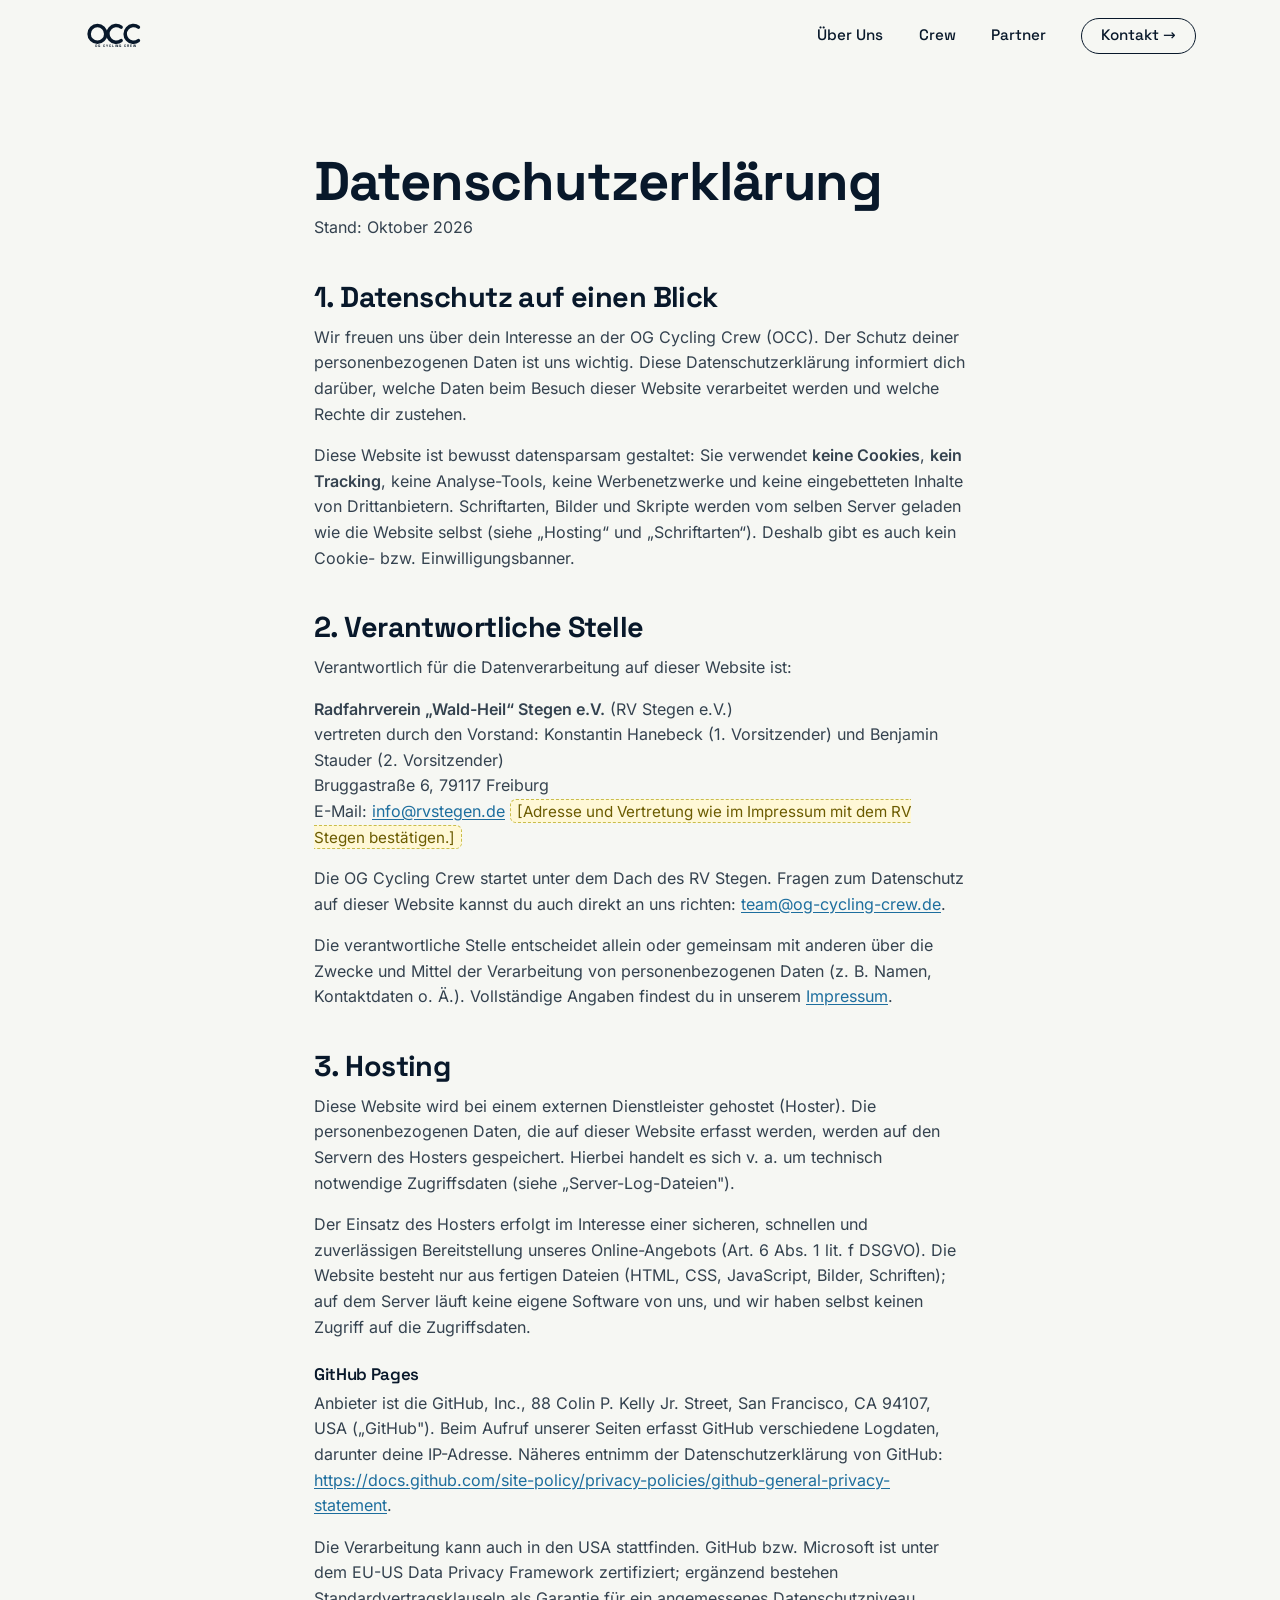
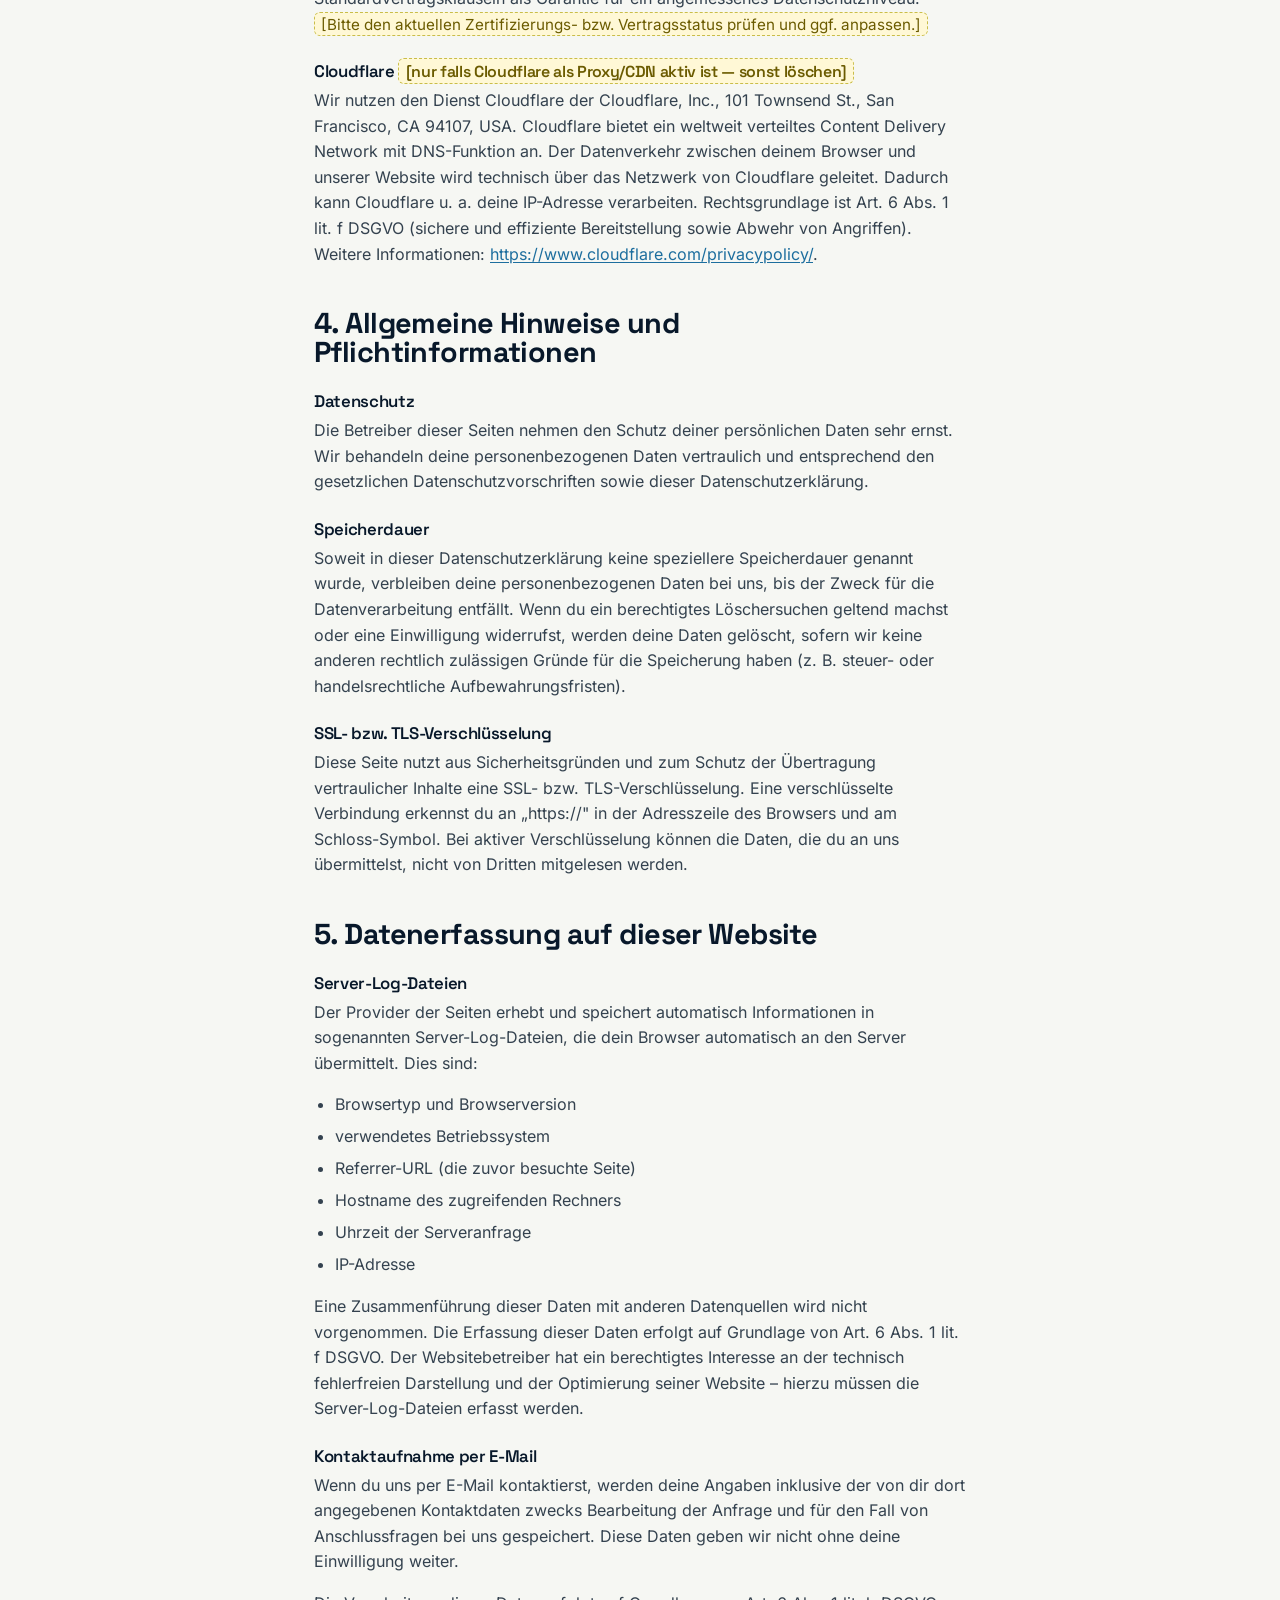
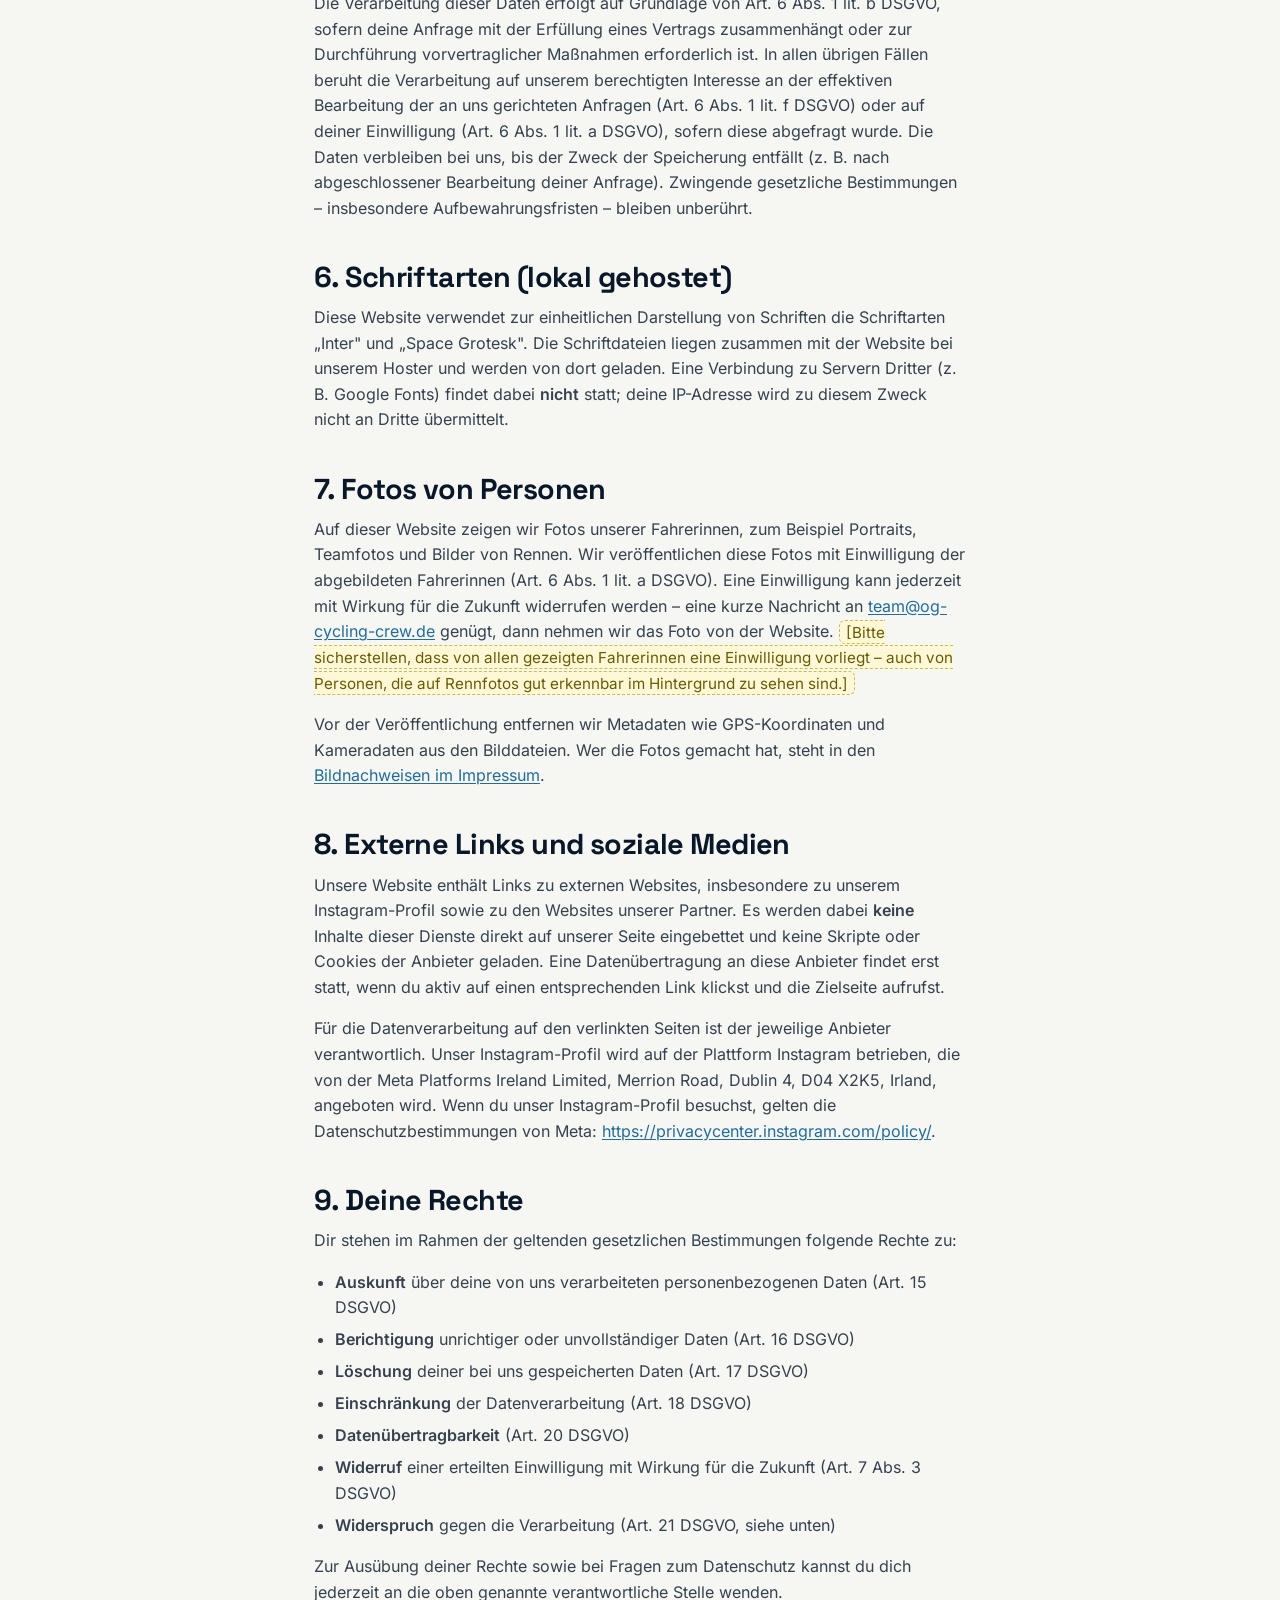
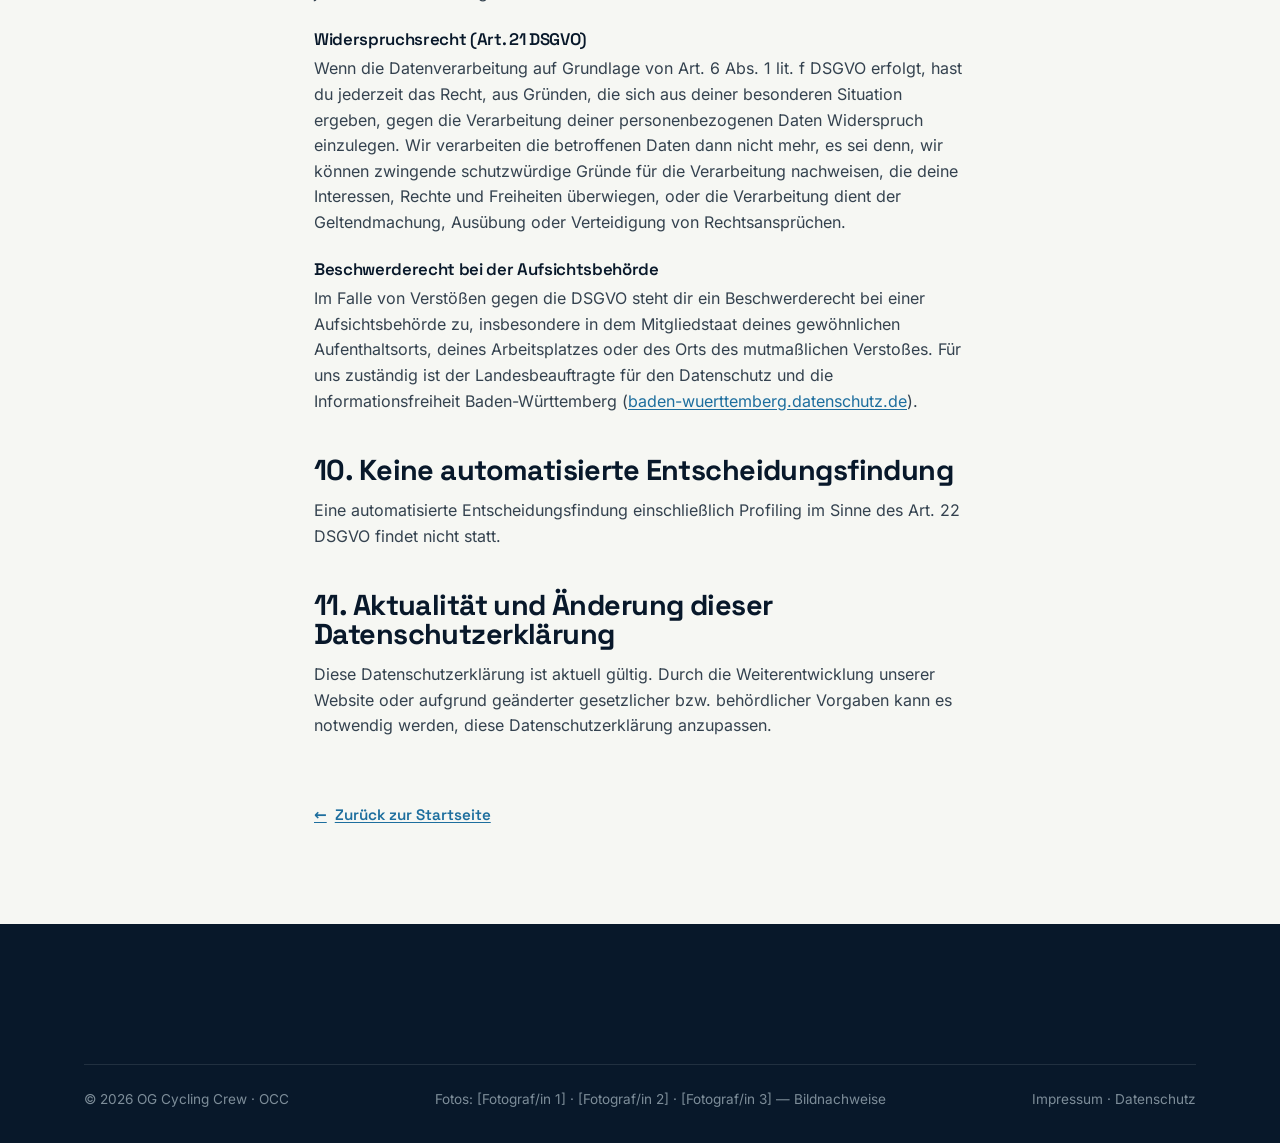
==== datenschutz.html @ 3dcd3c5e "Add Datenschutzerklärung and Impressum pages for OG Cycling Crew website. Add Caroussel with race im" ====
<!DOCTYPE html>
<html lang="de">
<head>
  <meta charset="UTF-8" />
  <meta name="viewport" content="width=device-width, initial-scale=1.0" />
  <title>Datenschutzerklärung — OG Cycling Crew</title>
  <meta name="description" content="Datenschutzerklärung der OG Cycling Crew (OCC)" />
  <meta name="robots" content="index, follow" />

  <link rel="icon" href="assets/logo.svg" type="image/svg+xml" />
  <link rel="preload" as="font" type="font/woff2" href="assets/fonts/inter-400.woff2" crossorigin />
  <link rel="preload" as="font" type="font/woff2" href="assets/fonts/space-grotesk-700.woff2" crossorigin />
  <link rel="stylesheet" href="css/style.css?v=61" />
</head>
<body>

  <!-- ============ HEADER (simplified for subpages) ============ -->
  <header class="header header--sub scrolled" id="header" style="position:absolute;background:none;box-shadow:none">
    <div class="wrap header__inner">
      <a href="index.html#top" class="brand" aria-label="OG Cycling Crew — Startseite">
        <svg class="brand__logo" viewBox="0 0 200 80" role="img" aria-label="OG Cycling Crew">
          <g fill="none" stroke="currentColor" stroke-width="11" stroke-linecap="round">
            <circle cx="42" cy="34" r="26"/>
            <path d="M 116 13 A 26 26 0 1 0 116 55"/>
            <path d="M 170 13 A 26 26 0 1 0 170 55"/>
          </g>
          <text x="100" y="76" text-anchor="middle" fill="currentColor"
                font-family="'Space Grotesk',sans-serif" font-size="11"
                font-weight="700" letter-spacing="3">OG CYCLING CREW</text>
        </svg>
      </a>
      <nav class="nav" id="nav">
        <a href="index.html#about">Über Uns</a>
        <a href="index.html#riders-light">Crew</a>
        <a href="index.html#sponsors">Partner</a>
        <a href="index.html#contact" class="nav__cta">Kontakt <span class="arrow">→</span></a>
      </nav>
      <button class="burger" id="burger" aria-label="Menü öffnen" aria-expanded="false">
        <span></span><span></span><span></span>
      </button>
    </div>
  </header>
  <div class="nav-backdrop" id="navBackdrop"></div>

  <!-- ============ DATENSCHUTZ ============ -->
  <main class="legal">
    <div class="wrap">
      <h1 class="legal__title">Datenschutzerklärung</h1>
      <p class="legal__updated">Stand: Oktober 2026</p>

      <h2>1. Datenschutz auf einen Blick</h2>
      <p>
        Wir freuen uns über dein Interesse an der OG Cycling Crew (OCC). Der Schutz deiner
        personenbezogenen Daten ist uns wichtig. Diese Datenschutzerklärung informiert dich darüber,
        welche Daten beim Besuch dieser Website verarbeitet werden und welche Rechte dir zustehen.
      </p>
      <p>
        Diese Website ist bewusst datensparsam gestaltet: Sie verwendet <strong>keine Cookies</strong>,
        <strong>kein Tracking</strong>, keine Analyse-Tools, keine Werbenetzwerke und keine
        eingebetteten Inhalte von Drittanbietern. Schriftarten, Bilder und Skripte werden vom selben
        Server geladen wie die Website selbst (siehe „Hosting“ und „Schriftarten“). Deshalb gibt es
        auch kein Cookie- bzw. Einwilligungsbanner.
      </p>

      <h2>2. Verantwortliche Stelle</h2>
      <p>
        Verantwortlich für die Datenverarbeitung auf dieser Website ist:
      </p>
      <p>
        <strong>Radfahrverein „Wald-Heil“ Stegen e.V.</strong> (RV Stegen e.V.)<br />
        vertreten durch den Vorstand: Konstantin Hanebeck (1. Vorsitzender) und
        Benjamin Stauder (2. Vorsitzender)<br />
        Bruggastraße 6, 79117 Freiburg<br />
        E-Mail: <a href="mailto:info@rvstegen.de">info@rvstegen.de</a>
        <span class="todo">[Adresse und Vertretung wie im Impressum mit dem RV Stegen bestätigen.]</span>
      </p>
      <p>
        Die OG Cycling Crew startet unter dem Dach des RV Stegen. Fragen zum Datenschutz auf
        dieser Website kannst du auch direkt an uns richten:
        <a href="mailto:team@og-cycling-crew.de">team@og-cycling-crew.de</a>.
      </p>
      <p>
        Die verantwortliche Stelle entscheidet allein oder gemeinsam mit anderen über die Zwecke und
        Mittel der Verarbeitung von personenbezogenen Daten (z. B. Namen, Kontaktdaten o. Ä.).
        Vollständige Angaben findest du in unserem <a href="impressum.html">Impressum</a>.
      </p>

      <h2>3. Hosting</h2>
      <p>
        Diese Website wird bei einem externen Dienstleister gehostet (Hoster). Die personenbezogenen
        Daten, die auf dieser Website erfasst werden, werden auf den Servern des Hosters gespeichert.
        Hierbei handelt es sich v. a. um technisch notwendige Zugriffsdaten (siehe „Server-Log-Dateien").
      </p>
      <p>
        Der Einsatz des Hosters erfolgt im Interesse einer sicheren, schnellen und zuverlässigen
        Bereitstellung unseres Online-Angebots (Art. 6 Abs. 1 lit. f DSGVO). Die Website besteht nur
        aus fertigen Dateien (HTML, CSS, JavaScript, Bilder, Schriften); auf dem Server läuft keine
        eigene Software von uns, und wir haben selbst keinen Zugriff auf die Zugriffsdaten.
      </p>
      <h3>GitHub Pages</h3>
      <p>
        Anbieter ist die GitHub, Inc., 88 Colin P. Kelly Jr. Street, San Francisco, CA 94107, USA
        („GitHub"). Beim Aufruf unserer Seiten erfasst GitHub verschiedene Logdaten, darunter deine
        IP-Adresse. Näheres entnimm der Datenschutzerklärung von GitHub:
        <a href="https://docs.github.com/site-policy/privacy-policies/github-general-privacy-statement" target="_blank" rel="noopener">https://docs.github.com/site-policy/privacy-policies/github-general-privacy-statement</a>.
      </p>
      <p>
        Die Verarbeitung kann auch in den USA stattfinden. GitHub bzw. Microsoft ist unter dem
        EU-US Data Privacy Framework zertifiziert; ergänzend bestehen Standardvertragsklauseln als
        Garantie für ein angemessenes Datenschutzniveau. <span class="todo">[Bitte den aktuellen
        Zertifizierungs- bzw. Vertragsstatus prüfen und ggf. anpassen.]</span>
      </p>

      <!-- Cloudflare-Block: nur nötig, wenn die Domain über Cloudflare läuft (siehe todo.md).
           Wenn ihr Cloudflare NICHT nutzt, diesen Abschnitt löschen. -->
      <h3>Cloudflare <span class="todo">[nur falls Cloudflare als Proxy/CDN aktiv ist — sonst löschen]</span></h3>
      <p>
        Wir nutzen den Dienst Cloudflare der Cloudflare, Inc., 101 Townsend St., San Francisco, CA
        94107, USA. Cloudflare bietet ein weltweit verteiltes Content Delivery Network mit
        DNS-Funktion an. Der Datenverkehr zwischen deinem Browser und unserer Website wird technisch
        über das Netzwerk von Cloudflare geleitet. Dadurch kann Cloudflare u. a. deine IP-Adresse
        verarbeiten. Rechtsgrundlage ist Art. 6 Abs. 1 lit. f DSGVO (sichere und effiziente
        Bereitstellung sowie Abwehr von Angriffen). Weitere Informationen:
        <a href="https://www.cloudflare.com/privacypolicy/" target="_blank" rel="noopener">https://www.cloudflare.com/privacypolicy/</a>.
      </p>

      <h2>4. Allgemeine Hinweise und Pflichtinformationen</h2>
      <h3>Datenschutz</h3>
      <p>
        Die Betreiber dieser Seiten nehmen den Schutz deiner persönlichen Daten sehr ernst. Wir
        behandeln deine personenbezogenen Daten vertraulich und entsprechend den gesetzlichen
        Datenschutzvorschriften sowie dieser Datenschutzerklärung.
      </p>
      <h3>Speicherdauer</h3>
      <p>
        Soweit in dieser Datenschutzerklärung keine speziellere Speicherdauer genannt wurde,
        verbleiben deine personenbezogenen Daten bei uns, bis der Zweck für die Datenverarbeitung
        entfällt. Wenn du ein berechtigtes Löschersuchen geltend machst oder eine Einwilligung
        widerrufst, werden deine Daten gelöscht, sofern wir keine anderen rechtlich zulässigen Gründe
        für die Speicherung haben (z. B. steuer- oder handelsrechtliche Aufbewahrungsfristen).
      </p>
      <h3>SSL- bzw. TLS-Verschlüsselung</h3>
      <p>
        Diese Seite nutzt aus Sicherheitsgründen und zum Schutz der Übertragung vertraulicher Inhalte
        eine SSL- bzw. TLS-Verschlüsselung. Eine verschlüsselte Verbindung erkennst du an „https://" in
        der Adresszeile des Browsers und am Schloss-Symbol. Bei aktiver Verschlüsselung können die
        Daten, die du an uns übermittelst, nicht von Dritten mitgelesen werden.
      </p>

      <h2>5. Datenerfassung auf dieser Website</h2>
      <h3>Server-Log-Dateien</h3>
      <p>
        Der Provider der Seiten erhebt und speichert automatisch Informationen in sogenannten
        Server-Log-Dateien, die dein Browser automatisch an den Server übermittelt. Dies sind:
      </p>
      <ul>
        <li>Browsertyp und Browserversion</li>
        <li>verwendetes Betriebssystem</li>
        <li>Referrer-URL (die zuvor besuchte Seite)</li>
        <li>Hostname des zugreifenden Rechners</li>
        <li>Uhrzeit der Serveranfrage</li>
        <li>IP-Adresse</li>
      </ul>
      <p>
        Eine Zusammenführung dieser Daten mit anderen Datenquellen wird nicht vorgenommen. Die
        Erfassung dieser Daten erfolgt auf Grundlage von Art. 6 Abs. 1 lit. f DSGVO. Der
        Websitebetreiber hat ein berechtigtes Interesse an der technisch fehlerfreien Darstellung und
        der Optimierung seiner Website – hierzu müssen die Server-Log-Dateien erfasst werden.
      </p>

      <h3>Kontaktaufnahme per E-Mail</h3>
      <p>
        Wenn du uns per E-Mail kontaktierst, werden deine Angaben inklusive der von dir dort angegebenen
        Kontaktdaten zwecks Bearbeitung der Anfrage und für den Fall von Anschlussfragen bei uns
        gespeichert. Diese Daten geben wir nicht ohne deine Einwilligung weiter.
      </p>
      <p>
        Die Verarbeitung dieser Daten erfolgt auf Grundlage von Art. 6 Abs. 1 lit. b DSGVO, sofern
        deine Anfrage mit der Erfüllung eines Vertrags zusammenhängt oder zur Durchführung
        vorvertraglicher Maßnahmen erforderlich ist. In allen übrigen Fällen beruht die Verarbeitung
        auf unserem berechtigten Interesse an der effektiven Bearbeitung der an uns gerichteten
        Anfragen (Art. 6 Abs. 1 lit. f DSGVO) oder auf deiner Einwilligung (Art. 6 Abs. 1 lit. a DSGVO),
        sofern diese abgefragt wurde. Die Daten verbleiben bei uns, bis der Zweck der Speicherung
        entfällt (z. B. nach abgeschlossener Bearbeitung deiner Anfrage). Zwingende gesetzliche
        Bestimmungen – insbesondere Aufbewahrungsfristen – bleiben unberührt.
      </p>

      <h2>6. Schriftarten (lokal gehostet)</h2>
      <p>
        Diese Website verwendet zur einheitlichen Darstellung von Schriften die Schriftarten „Inter"
        und „Space Grotesk". Die Schriftdateien liegen zusammen mit der Website bei unserem Hoster
        und werden von dort geladen. Eine Verbindung zu Servern Dritter (z. B. Google Fonts) findet dabei
        <strong>nicht</strong> statt; deine IP-Adresse wird zu diesem Zweck nicht an Dritte übermittelt.
      </p>

      <h2>7. Fotos von Personen</h2>
      <p>
        Auf dieser Website zeigen wir Fotos unserer Fahrerinnen, zum Beispiel Portraits, Teamfotos
        und Bilder von Rennen. Wir veröffentlichen diese Fotos mit Einwilligung der abgebildeten
        Fahrerinnen (Art. 6 Abs. 1 lit. a DSGVO). Eine Einwilligung kann jederzeit mit Wirkung für die
        Zukunft widerrufen werden – eine kurze Nachricht an
        <a href="mailto:team@og-cycling-crew.de">team@og-cycling-crew.de</a> genügt, dann nehmen wir
        das Foto von der Website.
        <span class="todo">[Bitte sicherstellen, dass von allen gezeigten Fahrerinnen eine Einwilligung vorliegt
        – auch von Personen, die auf Rennfotos gut erkennbar im Hintergrund zu sehen sind.]</span>
      </p>
      <p>
        Vor der Veröffentlichung entfernen wir Metadaten wie GPS-Koordinaten und Kameradaten aus
        den Bilddateien. Wer die Fotos gemacht hat, steht in den
        <a href="impressum.html#bildnachweise">Bildnachweisen im Impressum</a>.
      </p>

      <h2>8. Externe Links und soziale Medien</h2>
      <p>
        Unsere Website enthält Links zu externen Websites, insbesondere zu unserem Instagram-Profil
        sowie zu den Websites unserer Partner. Es werden dabei <strong>keine</strong> Inhalte dieser
        Dienste direkt auf unserer Seite eingebettet und keine Skripte oder Cookies der Anbieter
        geladen. Eine Datenübertragung an diese Anbieter findet erst statt, wenn du aktiv auf einen
        entsprechenden Link klickst und die Zielseite aufrufst.
      </p>
      <p>
        Für die Datenverarbeitung auf den verlinkten Seiten ist der jeweilige Anbieter verantwortlich.
        Unser Instagram-Profil wird auf der Plattform Instagram betrieben, die von der Meta Platforms
        Ireland Limited, Merrion Road, Dublin 4, D04 X2K5, Irland, angeboten wird. Wenn du unser
        Instagram-Profil besuchst, gelten die Datenschutzbestimmungen von Meta:
        <a href="https://privacycenter.instagram.com/policy/" target="_blank" rel="noopener">https://privacycenter.instagram.com/policy/</a>.
      </p>

      <h2>9. Deine Rechte</h2>
      <p>Dir stehen im Rahmen der geltenden gesetzlichen Bestimmungen folgende Rechte zu:</p>
      <ul>
        <li><strong>Auskunft</strong> über deine von uns verarbeiteten personenbezogenen Daten (Art. 15 DSGVO)</li>
        <li><strong>Berichtigung</strong> unrichtiger oder unvollständiger Daten (Art. 16 DSGVO)</li>
        <li><strong>Löschung</strong> deiner bei uns gespeicherten Daten (Art. 17 DSGVO)</li>
        <li><strong>Einschränkung</strong> der Datenverarbeitung (Art. 18 DSGVO)</li>
        <li><strong>Datenübertragbarkeit</strong> (Art. 20 DSGVO)</li>
        <li><strong>Widerruf</strong> einer erteilten Einwilligung mit Wirkung für die Zukunft (Art. 7 Abs. 3 DSGVO)</li>
        <li><strong>Widerspruch</strong> gegen die Verarbeitung (Art. 21 DSGVO, siehe unten)</li>
      </ul>
      <p>
        Zur Ausübung deiner Rechte sowie bei Fragen zum Datenschutz kannst du dich jederzeit an die
        oben genannte verantwortliche Stelle wenden.
      </p>

      <h3>Widerspruchsrecht (Art. 21 DSGVO)</h3>
      <p>
        Wenn die Datenverarbeitung auf Grundlage von Art. 6 Abs. 1 lit. f DSGVO erfolgt, hast du
        jederzeit das Recht, aus Gründen, die sich aus deiner besonderen Situation ergeben, gegen die
        Verarbeitung deiner personenbezogenen Daten Widerspruch einzulegen. Wir verarbeiten die
        betroffenen Daten dann nicht mehr, es sei denn, wir können zwingende schutzwürdige Gründe für
        die Verarbeitung nachweisen, die deine Interessen, Rechte und Freiheiten überwiegen, oder die
        Verarbeitung dient der Geltendmachung, Ausübung oder Verteidigung von Rechtsansprüchen.
      </p>

      <h3>Beschwerderecht bei der Aufsichtsbehörde</h3>
      <p>
        Im Falle von Verstößen gegen die DSGVO steht dir ein Beschwerderecht bei einer
        Aufsichtsbehörde zu, insbesondere in dem Mitgliedstaat deines gewöhnlichen Aufenthaltsorts,
        deines Arbeitsplatzes oder des Orts des mutmaßlichen Verstoßes. Für uns zuständig ist der
        Landesbeauftragte für den Datenschutz und die Informationsfreiheit Baden-Württemberg
        (<a href="https://www.baden-wuerttemberg.datenschutz.de" target="_blank" rel="noopener">baden-wuerttemberg.datenschutz.de</a>).
      </p>

      <h2>10. Keine automatisierte Entscheidungsfindung</h2>
      <p>
        Eine automatisierte Entscheidungsfindung einschließlich Profiling im Sinne des Art. 22 DSGVO
        findet nicht statt.
      </p>

      <h2>11. Aktualität und Änderung dieser Datenschutzerklärung</h2>
      <p>
        Diese Datenschutzerklärung ist aktuell gültig. Durch die Weiterentwicklung unserer Website oder
        aufgrund geänderter gesetzlicher bzw. behördlicher Vorgaben kann es notwendig werden, diese
        Datenschutzerklärung anzupassen.
      </p>

      <a href="index.html" class="legal__back"><span aria-hidden="true">←</span> Zurück zur Startseite</a>
    </div>
  </main>

  <!-- ============ FOOTER ============ -->
  <footer class="footer">
    <div class="wrap">
      <div class="footer__bottom">
        <span>© <span id="year">2026</span> OG Cycling Crew · OCC</span>
        <!-- TODO: photographer names (keep in sync with impressum.html#bildnachweise) -->
        <span>Fotos: [Fotograf/in 1] · [Fotograf/in 2] · [Fotograf/in 3] — <a href="impressum.html#bildnachweise">Bildnachweise</a></span>
        <span><a href="impressum.html">Impressum</a> · <a href="datenschutz.html">Datenschutz</a></span>
      </div>
    </div>
  </footer>

  <script src="js/main.js?v=61"></script>
</body>
</html>
---- css/style.css ----
/* ============================================================
   OG CYCLING CREW — occ-website
   Static stylesheet (no build step, GitHub Pages friendly)
   ============================================================ */

/* ---------- Self-hosted fonts (GDPR: no Google Fonts request) ----------
   Files live in assets/fonts/ as .woff2 — see todo.md / download notes. */
@font-face {
  font-family: "Space Grotesk";
  font-style: normal;
  font-weight: 400;
  font-display: swap;
  src: url("../assets/fonts/space-grotesk-400.woff2") format("woff2");
}
@font-face {
  font-family: "Space Grotesk";
  font-style: normal;
  font-weight: 500;
  font-display: swap;
  src: url("../assets/fonts/space-grotesk-500.woff2") format("woff2");
}
@font-face {
  font-family: "Space Grotesk";
  font-style: normal;
  font-weight: 600;
  font-display: swap;
  src: url("../assets/fonts/space-grotesk-600.woff2") format("woff2");
}
@font-face {
  font-family: "Space Grotesk";
  font-style: normal;
  font-weight: 700;
  font-display: swap;
  src: url("../assets/fonts/space-grotesk-700.woff2") format("woff2");
}
@font-face {
  font-family: "Inter";
  font-style: normal;
  font-weight: 400;
  font-display: swap;
  src: url("../assets/fonts/inter-400.woff2") format("woff2");
}
@font-face {
  font-family: "Inter";
  font-style: normal;
  font-weight: 500;
  font-display: swap;
  src: url("../assets/fonts/inter-500.woff2") format("woff2");
}
@font-face {
  font-family: "Inter";
  font-style: normal;
  font-weight: 600;
  font-display: swap;
  src: url("../assets/fonts/inter-600.woff2") format("woff2");
}

/* ---------- Design tokens ---------- */
:root {
  /* Brand palette pulled from the OCC jerseys & logo */
  --ink:    #08182a;   /* near-black navy            */
  --navy:   #0f2e4a;   /* deep blue                  */
  --blue:   #1d6e9e;   /* ocean blue                 */
  --teal:   #1c8068;   /* jersey teal                */
  --green:  #46a45a;   /* fresh green                */
  --lime:   #e7e24a;   /* yellow / lime accent       */
  --buli:   #29418f;   /* Bundesliga periwinkle (from the rider-name typography) */
  --rg:     #426b67;   /* Renngemeinschaft teal-green (from the rider-name typography) */
  --paper:  #f6f7f3;   /* warm off-white             */
  --white:  #ffffff;
  --muted:  #6b7785;   /* secondary text             */
  --line:   #e2e5df;   /* hairlines                  */

  /* Signature jersey gradient */
  --grad: linear-gradient(100deg, var(--navy) 0%, var(--blue) 28%, var(--teal) 55%, var(--green) 78%, var(--lime) 100%);

  --font-display: "Space Grotesk", "Archivo", system-ui, sans-serif;
  --font-body: "Inter", system-ui, -apple-system, sans-serif;

  --maxw: 1240px;
  --pad: clamp(1.25rem, 5vw, 4rem);
  --radius: 14px;

  --ease: cubic-bezier(.22, 1, .36, 1);
}

/* ---------- Reset ---------- */
*, *::before, *::after { box-sizing: border-box; }
* { margin: 0; }
html { scroll-behavior: smooth; -webkit-text-size-adjust: 100%; }
@media (prefers-reduced-motion: reduce) {
  html { scroll-behavior: auto; }
  *, *::before, *::after { animation-duration: .001ms !important; transition-duration: .001ms !important; }
}

body {
  font-family: var(--font-body);
  color: var(--ink);
  background: var(--paper);
  line-height: 1.6;
  -webkit-font-smoothing: antialiased;
  overflow-x: hidden;
}

img { max-width: 100%; display: block; }
a { color: inherit; text-decoration: none; }
ul { list-style: none; padding: 0; }

/* ---------- Layout helpers ---------- */
.wrap { width: 100%; max-width: var(--maxw); margin-inline: auto; padding-inline: var(--pad); }
.section { padding-block: clamp(4rem, 9vw, 8rem); }
.section--dark { background: var(--ink); color: var(--paper); }
.section--tint { background: var(--white); }

.eyebrow {
  font-family: var(--font-display);
  font-size: .8rem;
  font-weight: 600;
  letter-spacing: .22em;
  text-transform: uppercase;
  color: var(--teal);
  display: inline-flex;
  align-items: center;
  gap: .65rem;
  margin-bottom: 1.25rem;
}
.eyebrow::before {
  content: "";
  width: 34px; height: 3px;
  background: var(--grad);
  border-radius: 2px;
}
.section--dark .eyebrow { color: var(--lime); }

h1, h2, h3 { font-family: var(--font-display); font-weight: 700; line-height: 1.02; letter-spacing: -.02em; }
h2.section-title { font-size: clamp(2rem, 5.5vw, 3.6rem); font-weight: 700; }
.lead { font-size: clamp(1.05rem, 2vw, 1.3rem); color: var(--muted); max-width: 60ch; }
.section--dark .lead { color: #aab8c4; }

/* ---------- Buttons ---------- */
.btn {
  display: inline-flex; align-items: center; gap: .6rem;
  font-family: var(--font-display); font-weight: 600;
  font-size: .95rem; letter-spacing: .01em;
  padding: .9rem 1.6rem; border-radius: 100px;
  border: 1.5px solid transparent;
  cursor: pointer; transition: transform .25s var(--ease), box-shadow .25s var(--ease), background .25s, color .25s;
}
.btn .arrow { transition: transform .3s var(--ease); }
.btn:hover .arrow { transform: translateX(4px); }
.btn--primary { background: var(--ink); color: var(--white); }
.btn--primary:hover { transform: translateY(-2px); box-shadow: 0 12px 30px -12px rgba(8,24,42,.6); }
.btn--grad { background: var(--grad); color: var(--white); background-size: 160% 160%; background-repeat: no-repeat; }
.btn--grad:hover { transform: translateY(-2px); background-position: 100% 0; box-shadow: 0 14px 34px -14px rgba(28,128,104,.7); }
.btn--ghost { border-color: currentColor; background: transparent; }
.btn--ghost:hover { background: var(--ink); color: var(--white); border-color: var(--ink); }
.section--dark .btn--ghost:hover { background: var(--paper); color: var(--ink); border-color: var(--paper); }

/* ============================================================
   HEADER / NAV
   ============================================================ */
.header {
  position: fixed; inset: 0 0 auto 0; z-index: 100;
  padding-block: 1.1rem;
  transition: background .35s var(--ease), padding .35s var(--ease), box-shadow .35s;
}
.header.scrolled {
  background: rgba(8,24,42,.85);
  backdrop-filter: saturate(150%) blur(14px);
  padding-block: .65rem;
  box-shadow: 0 1px 0 rgba(255,255,255,.08);
}
.header__inner { display: flex; align-items: center; justify-content: space-between; gap: 2rem; }
.brand { display: flex; align-items: center; gap: .8rem; color: var(--white); transition: color .35s; }
.header.scrolled .brand { color: var(--white); }
.brand__logo { width: 64px; height: auto; }

.nav { display: flex; align-items: center; gap: 2.2rem; }
.nav a {
  font-family: var(--font-display); font-weight: 500; font-size: .95rem;
  color: var(--white); position: relative; transition: color .35s; padding-block: .3rem;
}
.header.scrolled .nav a { color: var(--white); }
.nav a::after {
  content: ""; position: absolute; left: 0; bottom: -2px; height: 2px; width: 0;
  background: var(--grad); transition: width .3s var(--ease);
}
.nav a:hover::after, .nav a.active::after { width: 100%; }
.nav__cta { padding: .55rem 1.2rem; border: 1.5px solid currentColor; border-radius: 100px; }
.nav__cta::after { display: none; }
.nav__cta:hover { background: var(--lime); color: var(--ink) !important; border-color: var(--lime); }

.burger { display: none; background: none; border: 0; cursor: pointer; width: 30px; height: 22px; position: relative; }
.burger span { position: absolute; left: 0; height: 2.5px; width: 100%; background: currentColor; border-radius: 2px; transition: .3s var(--ease); }
.burger span:nth-child(1) { top: 0; }
.burger span:nth-child(2) { top: 50%; transform: translateY(-50%); }
.burger span:nth-child(3) { bottom: 0; }
.burger { color: var(--white); }
.header.scrolled .burger { color: var(--white); }
body.nav-open .burger span:nth-child(1) { top: 50%; transform: translateY(-50%) rotate(45deg); }
body.nav-open .burger span:nth-child(2) { opacity: 0; }
body.nav-open .burger span:nth-child(3) { bottom: 50%; transform: translateY(50%) rotate(-45deg); }

/* ============================================================
   HERO
   ============================================================ */
.hero {
  position: relative; min-height: 100svh; display: flex; align-items: flex-end;
  color: var(--white); overflow: hidden;
}
.hero__media { position: absolute; inset: 0; z-index: -2; }
.hero__media img { width: 100%; height: 100%; object-fit: cover; object-position: center 30%; }
.hero__media::after {
  content: ""; position: absolute; inset: 0;
  background:
    linear-gradient(180deg, rgba(8,24,42,.45) 0%, rgba(8,24,42,.1) 35%, rgba(8,24,42,.85) 100%),
    linear-gradient(100deg, rgba(15,46,74,.5), rgba(28,128,104,.2) 60%, rgba(231,226,74,.12));
}
.hero__inner { padding-bottom: clamp(3rem, 8vw, 7rem); padding-top: 8rem; width: 100%; }
.hero__tag {
  font-family: var(--font-display); font-weight: 600; letter-spacing: .25em; text-transform: uppercase;
  font-size: .8rem; color: var(--lime); margin-bottom: 1.4rem;
  display: inline-flex; align-items: center; gap: .7rem;
}
.hero__tag::before { content: ""; width: 40px; height: 3px; background: var(--lime); border-radius: 2px; }
.hero h1 {
  font-size: clamp(2.8rem, 11vw, 9rem); font-weight: 700; line-height: .92;
  text-transform: uppercase; letter-spacing: -.03em;
  text-shadow: 0 2px 28px rgba(8,24,42,.5);
}
.hero h1 .accent {
  /* energetic neon gradient (green → cyan → blue) + dark halo + colored glow */
  background: linear-gradient(100deg, #39ff8b 0%, #19f0c8 45%, #29c4ff 100%);
  -webkit-background-clip: text; background-clip: text; color: transparent;

}
.hero__sub {
  margin-top: 1.6rem; max-width: 48ch; font-size: clamp(1.05rem, 2vw, 1.35rem);
  color: #dfe7ec;
}
.hero__actions { margin-top: 2.4rem; display: flex; flex-wrap: wrap; gap: 1rem; }
.hero__scroll {
  position: absolute; right: var(--pad); bottom: clamp(3rem,8vw,7rem); z-index: 2;
  writing-mode: vertical-rl; font-family: var(--font-display); font-size: .72rem;
  letter-spacing: .25em; text-transform: uppercase; color: #cdd8e0; display: flex; align-items: center; gap: 1rem;
}
.hero__scroll::after { content: ""; width: 1.5px; height: 60px; background: linear-gradient(var(--lime), transparent); animation: scrollLine 2s var(--ease) infinite; }
@keyframes scrollLine { 0%,100% { opacity: .3; transform: scaleY(.6); } 50% { opacity: 1; transform: scaleY(1); } }
@media (max-width: 720px) { .hero__scroll { display: none; } }

/* Marquee strip under hero */
.marquee {
  background: var(--ink); color: var(--paper); overflow: hidden; padding-block: 1rem;
  border-top: 1px solid rgba(255,255,255,.08);
}
.marquee__track { display: flex; gap: 3rem; width: max-content; animation: marquee 32s linear infinite; }
.marquee__track span {
  font-family: var(--font-display); font-weight: 600; font-size: 1.05rem; letter-spacing: .02em;
  display: inline-flex; align-items: center; gap: 3rem; text-transform: uppercase; white-space: nowrap;
}
.marquee__track span::after { content: "◆"; color: var(--lime); font-size: .7rem; }
@keyframes marquee { to { transform: translateX(-50%); } }
.marquee:hover .marquee__track { animation-play-state: paused; }

/* ============================================================
   INTRO / ABOUT
   ============================================================ */
.intro__grid { display: grid; grid-template-columns: 1.1fr .9fr; gap: clamp(2rem, 5vw, 5rem); align-items: center; }
.intro h2 { font-size: clamp(1.8rem, 4.5vw, 3.2rem); margin-bottom: 1.5rem; }
.intro h2 em { font-style: normal; color: var(--teal); }
.intro p + p { margin-top: 1.1rem; }
/* Team photo and map simply stacked one below the other */
.intro__media { display: flex; flex-direction: column; gap: 1rem; }
.intro__media img { border-radius: var(--radius); width: 100%; height: auto; display: block; }
.intro__photo { box-shadow: 0 26px 50px -28px rgba(8,24,42,.45); }
.intro__badge {
  position: absolute; bottom: -22px; left: -22px; background: var(--grad);
  color: var(--white); padding: 1.1rem 1.4rem; border-radius: var(--radius);
  font-family: var(--font-display); box-shadow: 0 20px 40px -20px rgba(8,24,42,.5);
}
.intro__badge b { display: block; font-size: 2rem; line-height: 1; }
.intro__badge span { font-size: .8rem; letter-spacing: .08em; text-transform: uppercase; }
@media (max-width: 880px) { .intro__grid { grid-template-columns: 1fr; } .intro__media { order: -1; } }

/* ---------- Stats row ---------- */
.stats { display: grid; grid-template-columns: repeat(4, 1fr); gap: 1px; background: var(--line); border-radius: var(--radius); overflow: hidden; margin-top: clamp(3rem,6vw,4.5rem); }
.stat { background: var(--paper); padding: 2rem 1.5rem; }
.section--tint .stat { background: var(--white); }
.stat b { font-family: var(--font-display); font-size: clamp(2rem,5vw,3rem); display: block; line-height: 1; background: var(--grad); -webkit-background-clip: text; background-clip: text; color: transparent; }
.stat span { font-size: .9rem; color: var(--muted); margin-top: .5rem; display: block; }
@media (max-width: 680px) { .stats { grid-template-columns: repeat(2,1fr); } }

/* Key figures in the About section, styled as race bibs (Startnummern):
   white fabric patch, four safety-pin holes, small header strip, big black number.
   Bibs hang slightly crooked, like they've been pinned on in a hurry. */
.figures {
  display: grid; grid-template-columns: repeat(3, 1fr); gap: clamp(1.5rem, 4vw, 3.5rem);
  margin-top: clamp(4rem, 8vw, 6.5rem);
}
.bib {
  position: relative; display: flex; flex-direction: column; align-items: center; justify-content: center;
  aspect-ratio: 1.414 / 1; /* DIN A landscape (√2 : 1) */
  padding: 1.2rem 1.4rem; background: var(--white); color: var(--ink);
  border: 1px solid var(--line); border-radius: 4px;
  box-shadow: 0 1px 0 rgba(8,24,42,.04), 0 18px 30px -22px rgba(8,24,42,.35);
  /* safety-pin holes in the four corners */
  background-image:
    radial-gradient(circle at 14px 14px, var(--ink) 4.5px, transparent 5.2px),
    radial-gradient(circle at calc(100% - 14px) 14px, var(--ink) 4.5px, transparent 5.2px),
    radial-gradient(circle at 14px calc(100% - 14px), var(--ink) 4.5px, transparent 5.2px),
    radial-gradient(circle at calc(100% - 14px) calc(100% - 14px), var(--ink) 4.5px, transparent 5.2px);
  transition: transform .4s var(--ease);
}
.bib__head {
  font-family: var(--font-display); font-size: .62rem; font-weight: 700; letter-spacing: .28em;
  text-transform: uppercase; color: var(--teal);
  border-bottom: 2px solid var(--lime); padding-bottom: .35rem; margin-bottom: .6rem;
}
.bib__num {
  font-family: var(--font-display); font-weight: 700; line-height: 1;
  font-size: clamp(4.2rem, 9vw, 7.2rem); letter-spacing: -.03em; font-variant-numeric: tabular-nums;
}
/* label printed under the number, like the rider's name on a bib */
.bib__label {
  margin-top: .7rem; text-align: center; max-width: 100%;
  font-family: var(--font-display); font-weight: 700; font-size: .8rem; line-height: 1.3;
  letter-spacing: .14em; text-transform: uppercase; color: var(--ink);
}
.bib:nth-child(1) { transform: rotate(-2deg); }
.bib:nth-child(2) { transform: rotate(1.2deg) translateY(10px); }
.bib:nth-child(3) { transform: rotate(-.8deg); }
.bib:hover { transform: rotate(0) translateY(-3px); }
@media (max-width: 680px) {
  .figures { grid-template-columns: 1fr; gap: 2.2rem; max-width: 320px; }
  .bib:nth-child(2) { transform: rotate(1.2deg); }
}


/* ============================================================
   PILLARS / WHAT WE DO
   ============================================================ */
.pillars { display: grid; grid-template-columns: repeat(3, 1fr); gap: 1.5rem; margin-top: 3.5rem; }
.pillar {
  background: var(--paper); border: 1px solid rgba(255,255,255,.08); border-radius: var(--radius);
  padding: 2.2rem; position: relative; overflow: hidden; transition: transform .35s var(--ease), box-shadow .35s;
}
.section--dark .pillar { background: #0d2236; }
.pillar:hover { transform: translateY(-6px); box-shadow: 0 26px 50px -28px rgba(0,0,0,.6); }
.pillar__num { font-family: var(--font-display); font-size: .85rem; color: var(--lime); letter-spacing: .1em; }
.pillar h3 { font-size: 1.45rem; margin: 1rem 0 .6rem; }
.pillar p { color: #aab8c4; font-size: .98rem; }
.section--dark .pillar p { color: #9fb0bc; }
.pillar::before { content: ""; position: absolute; left: 0; top: 0; height: 4px; width: 100%; background: var(--grad); transform: scaleX(0); transform-origin: left; transition: transform .4s var(--ease); }
.pillar:hover::before { transform: scaleX(1); }
@media (max-width: 860px) { .pillars { grid-template-columns: 1fr; } }

/* ============================================================
   CREW / RIDERS
   ============================================================ */
/* Group subheading above each crew grid (Renngemeinschaft, Bundesligateam, …) */
.crew-group {
  font-family: var(--font-display); font-weight: 700; letter-spacing: -.01em; color: var(--ink);
  font-size: clamp(1.3rem, 3vw, 2rem); line-height: 1;
  margin: clamp(3rem, 6vw, 4.5rem) 0 1.6rem;
  display: flex; align-items: center; gap: 1.1rem;
}
.crew-group::before { display: none; }
#riders-light .crew-group::before { display: none; }
.crew-empty { color: var(--muted); font-style: italic; }

/* secondary heading inside the crew section (e.g. "Off-Bike Team") — clear separation above */
.crew-subsection {
  margin-top: clamp(3.5rem, 7vw, 6rem);
  padding-top: clamp(2.5rem, 5vw, 4rem);
}
/* when a group title sits directly under a (sub)section title, collapse its big top margin */
.section-title + .crew-group { margin-top: 1.4rem; }

.crew-grid { display: grid; grid-template-columns: repeat(3, 1fr); gap: 1.5rem; margin-top: 0; }
@media (max-width: 760px) { .crew-grid { grid-template-columns: repeat(2, 1fr); } }
/* Portraits are 4:5 with the rider's name designed into the image — match the ratio so nothing is cropped */
.rider {
  position: relative; border-radius: var(--radius); overflow: hidden; background: var(--navy); aspect-ratio: 4/5;
  transition: transform .4s var(--ease), box-shadow .4s var(--ease);
}
/* Zoom anchored to the top-left so the rider's name (baked into that corner) stays in frame */
.rider img { width: 100%; height: 100%; object-fit: cover; transition: transform .6s var(--ease); transform-origin: top left; }
.rider:hover { transform: translateY(-6px); box-shadow: 0 26px 48px -26px rgba(8,24,42,.5); }
.rider:hover img { transform: scale(1.06); }
.rider--add {
  display: flex; align-items: center; justify-content: center; flex-direction: column; gap: .8rem;
  border: 2px dashed rgba(15,46,74,.25); background: transparent; color: var(--muted); text-align: center; padding: 1.5rem;
}
.section--dark .rider--add { color: #8fa0ac; }
.rider--add .plus { font-size: 2.4rem; font-family: var(--font-display); color: var(--teal); }

/* ============================================================
   BUNDESLIGA / CLUB PARTNERSHIP
   ============================================================ */
.club__grid { display: grid; grid-template-columns: 1.05fr .95fr; gap: clamp(2rem, 5vw, 4.5rem); align-items: center; }
/* Mirrored variant: photo on the left (text stays first in the DOM, so mobile still reads text → photo) */
.club__grid--reverse { grid-template-columns: .95fr 1.05fr; }
.club__grid--reverse .club-photo { order: -1; }
@media (max-width: 880px) {
  .club__grid { grid-template-columns: 1fr; }
  .club__grid--reverse .club-photo { order: 0; }
}

/* Renngemeinschaft identity colour (teal-green) */
#renngemeinschaft .eyebrow { color: var(--rg); }
#renngemeinschaft .eyebrow::before { background: linear-gradient(90deg, var(--rg), transparent); }
#renngemeinschaft + #bundesliga { padding-top: 0; }

/* Mirrored layout: text right-aligned next to the left photo (desktop only; mobile stays left-aligned) */
@media (min-width: 881px) {
  .club__grid--reverse > div { text-align: right; }
  .club__grid--reverse .eyebrow { flex-direction: row-reverse; }
  #renngemeinschaft .eyebrow::before { background: linear-gradient(270deg, var(--rg), transparent); }
}

/* Small keyword pills under the club text */
.club-tags { list-style: none; display: flex; flex-wrap: wrap; gap: .6rem; margin: 1.6rem 0 0; padding: 0; }
.club-tags li { padding: .45rem .95rem; border: 1px solid var(--rg); border-radius: 999px; color: var(--rg); font-size: .85rem; font-weight: 600; }

/* Feature photo at its natural ratio — matches the About section imagery */
.club-photo { width: 100%; height: auto; display: block; border-radius: var(--radius); box-shadow: 0 26px 50px -28px rgba(8,24,42,.45); }

/* Bundesliga identity colour (periwinkle from the rider-name typography) — used for all Bundesliga accents */
#bundesliga .eyebrow { color: var(--buli); }
#bundesliga .eyebrow::before { background: linear-gradient(90deg, var(--buli), transparent); }
.crew-group--buli { color: var(--buli); }
.crew-group--buli::before { display: none; }
.crew-group--rg { color: var(--rg); }
.crew-group--rg::before { display: none; }

/* On the dark riders section keep the headings legible (the default ink/teal/
   periwinkle tones are too dark on the navy background) */
.section--dark .crew-group { color: var(--paper); }
.section--dark .crew-group--rg { color: #6fb39c; }
.section--dark .crew-group--buli { color: #8ea2e6; }
.section--dark .crew-subsection { border-top-color: rgba(255,255,255,.14); }

/* --- Light variant: dark photos on a white background, with a name label below --- */
.section--white { background: var(--white); color: var(--ink); }

/* Card wrapping the photo and its name caption */
.rider-card {
  display: flex; flex-direction: column;
  background: var(--white); border-radius: var(--radius); overflow: hidden;
  border: 1px solid var(--line);
  box-shadow: 0 14px 30px -24px rgba(8,24,42,.4);
  transition: transform .4s var(--ease), box-shadow .4s var(--ease);
}
.rider-card__photo { position: relative; aspect-ratio: 4/5; overflow: hidden; background: var(--paper); }
.rider-card__photo img { width: 100%; height: 100%; object-fit: cover; transition: transform .6s var(--ease); }
.rider-card:hover { transform: translateY(-6px); box-shadow: 0 26px 48px -26px rgba(8,24,42,.35); }
.rider-card:hover .rider-card__photo img { transform: scale(1.05); }

/* Name caption — display font, navy ink, with a small brand accent bar above */
.rider-card figcaption { padding: 1rem 1.15rem 1.2rem; }
.rider-card__name {
  font-family: var(--font-display); font-weight: 600; color: var(--ink);
  font-size: 1.05rem; line-height: 1.2; letter-spacing: -.01em;
}
.rider-card__name::before {
  content: ""; display: block; width: 26px; height: 3px; border-radius: 2px;
  background: var(--grad); margin-bottom: .65rem;
}

/* ============================================================
   MOMENTS — auto-scrolling photo marquee
   ============================================================ */
/* Full-bleed band; each track holds its photos twice, so sliding it by -50% loops seamlessly.
   Only transform is animated (GPU-composited, no layout/paint per frame). */
.photo-strip {
  --strip-h: clamp(190px, 26vw, 340px);
  display: grid; grid-template-columns: minmax(0, 1fr); gap: 1rem; margin-top: 3rem; overflow: hidden;
  -webkit-mask-image: linear-gradient(90deg, transparent, #000 6%, #000 94%, transparent);
          mask-image: linear-gradient(90deg, transparent, #000 6%, #000 94%, transparent);
}
/* each row clips its own track, so the JS image feeder can tell what's actually in view */
.photo-strip__row { overflow: hidden; }
.photo-strip__track {
  display: flex; width: max-content;
  animation: photo-strip 240s linear infinite;
  will-change: transform;
}
.photo-strip__row--reverse .photo-strip__track { animation-direction: reverse; animation-duration: 270s; }
/* margin instead of gap so both halves are exactly equal → no jump at the loop point */
.photo-strip__track img {
  height: var(--strip-h); width: auto; flex: none; margin-right: 1rem;
  object-fit: cover; background: #0d2236; display: block;
}
.photo-strip:hover .photo-strip__track,
.photo-strip.is-paused .photo-strip__track { animation-play-state: paused; }
@keyframes photo-strip { to { transform: translateX(-50%); } }

/* Reduced motion: no auto-scroll, rows become swipeable instead */
@media (prefers-reduced-motion: reduce) {
  .photo-strip__track { animation: none; }
  .photo-strip__row { overflow-x: auto; }
  .photo-strip__track img[aria-hidden="true"] { display: none; }
}

/* ============================================================
   EVENTS / CALENDAR
   ============================================================ */
.events { margin-top: 3.5rem; }
.event {
  display: grid; grid-template-columns: 130px 1fr auto; gap: 1.5rem; align-items: center;
  padding: 1.6rem 0; border-top: 1px solid rgba(255,255,255,.12); transition: padding-left .3s var(--ease);
}
.event:last-child { border-bottom: 1px solid rgba(255,255,255,.12); }
.event:hover { padding-left: .8rem; }
.event__date { font-family: var(--font-display); }
.event__date b { display: block; font-size: 1.6rem; line-height: 1; }
.event__date span { font-size: .8rem; color: var(--lime); letter-spacing: .12em; text-transform: uppercase; }
.event__body h3 { font-size: 1.25rem; }
.event__body p { color: #9fb0bc; font-size: .92rem; margin-top: .2rem; }
.event__type { font-family: var(--font-display); font-size: .75rem; letter-spacing: .1em; text-transform: uppercase; padding: .4rem .9rem; border: 1px solid rgba(255,255,255,.25); border-radius: 100px; white-space: nowrap; }
@media (max-width: 720px) { .event { grid-template-columns: 90px 1fr; } .event__type { display: none; } }

/* ============================================================
   SPONSORS — 3D flip cards
   ============================================================ */
.sponsors-grid { display: grid; grid-template-columns: repeat(auto-fill, minmax(250px,1fr)); gap: 1.5rem; margin-top: 3.5rem; }

.sponsor-card {
  display: block; aspect-ratio: 3/2; perspective: 1200px;
  border-radius: var(--radius); outline-offset: 4px; cursor: pointer;
}
.sponsor-card__inner {
  position: relative; width: 100%; height: 100%;
  transform-style: preserve-3d; transition: transform 1s var(--ease);
}
@media (hover: hover) {
  .sponsor-card:hover .sponsor-card__inner,
  .sponsor-card:focus-visible .sponsor-card__inner { transform: rotateY(180deg); }
}
.sponsor-card__face {
  position: absolute; inset: 0; border-radius: var(--radius);
  -webkit-backface-visibility: hidden; backface-visibility: hidden;
  display: flex; flex-direction: column; align-items: center; justify-content: center;
  gap: .9rem; padding: 1rem; text-align: center; overflow: hidden;
}
.sponsor-card__front {
  background: var(--white); border: 1px solid var(--line);
  box-shadow: 0 10px 30px -22px rgba(8,24,42,.4);
}
/* Per-logo front backgrounds — matched to each logo image's own background so it blends seamlessly */
.sponsor-card__front--black { background: #000; border-color: #000; }
.sponsor-card__front--grey  { background: #e6e6e6; border-color: #e6e6e6; }
/* Calm neutral back — soft grey (the --line tone) with dark text, no gradient */
.sponsor-card__back { background: var(--paper); color: var(--ink); border: 1px solid var(--line); transform: rotateY(180deg); }

/* Only the face currently facing the user should capture clicks. Without this,
   the flipped-away front still intercepts pointer events and the back's
   "Zur Webseite" button feels unclickable. */
.sponsor-card__back { pointer-events: none; }
@media (hover: hover) {
  .sponsor-card:hover .sponsor-card__front,
  .sponsor-card:focus-within .sponsor-card__front { pointer-events: none; }
  .sponsor-card:hover .sponsor-card__back,
  .sponsor-card:focus-within .sponsor-card__back { pointer-events: auto; }
}

/* Logo on the front (swap the text span for an <img class="sponsor-logo">) */
.sponsor-logo { max-width: 92%; max-height: 124px; width: auto; object-fit: contain; }
/* White/monochrome logos made for dark backgrounds — invert to dark so they read on the white card front */
.sponsor-logo--invert { filter: invert(1); }

.sponsor-card__back p { font-size: .95rem; line-height: 1.5; max-width: 32ch; color: var(--muted); }
.sponsor-card__link {
  font-family: var(--font-display); font-weight: 600; font-size: .9rem;
  display: inline-flex; align-items: center; gap: .5rem;
  padding: .55rem 1.1rem; border: 1.5px solid var(--ink); border-radius: 100px; color: var(--ink);
  transition: background .25s, color .25s, border-color .25s;
}
.sponsor-card:hover .sponsor-card__link { background: var(--ink); color: #fff; border-color: var(--ink); }
.sponsor-card__link .arrow { transition: transform .3s var(--ease); }
.sponsor-card:hover .sponsor-card__link .arrow { transform: translateX(4px); }

/* Touch / no-hover devices: no flip — stack front over back so all info stays visible */
@media (hover: none) {
  .sponsor-card { aspect-ratio: auto; }
  .sponsor-card__inner { transform: none !important; }
  .sponsor-card__face { position: relative; inset: auto; -webkit-backface-visibility: visible; backface-visibility: visible; transform: none; }
  .sponsor-card__front { border-radius: var(--radius) var(--radius) 0 0; }
  .sponsor-card__back { border-radius: 0 0 var(--radius) var(--radius); pointer-events: auto; }
  .sponsor-card__link { background: var(--ink); color: #fff; border-color: var(--ink); }
}

/* ============================================================
   INSTAGRAM GALLERY
   ============================================================ */
.insta__head { display: flex; justify-content: space-between; align-items: flex-end; flex-wrap: wrap; gap: 1.5rem; }
.insta__head > div { flex: 1 1 60%; max-width: 80ch; }
/* let the intro text fill the head column instead of the default 60ch cap */
.insta__head .lead { max-width: none; }
.insta__follow { flex: none; }
.insta__follow .ig-ic { width: 20px; height: 20px; }

.insta-grid { display: grid; grid-template-columns: repeat(3, 1fr); gap: 1.5rem; margin-top: 3rem; }
@media (max-width: 860px)  { .insta-grid { grid-template-columns: repeat(2, 1fr); } }
@media (max-width: 560px)  { .insta-grid { grid-template-columns: 1fr; max-width: 420px; margin-inline: auto; } }

/* ---- Instagram-post-style card ---- */
.ig-post {
  display: flex; flex-direction: column;
  background: var(--white);
  border: 1px solid var(--line);
  border-radius: var(--radius);
  overflow: hidden;
  transition: transform .35s var(--ease), box-shadow .35s var(--ease);
}
.ig-post:hover { transform: translateY(-4px); box-shadow: 0 18px 40px -22px rgba(8,24,42,.45); }

/* Rightmost card teases "there's more" — fades toward the page edge. */
.ig-post--fade {
  opacity: .85;
  -webkit-mask-image: linear-gradient(105deg, #000 38%, transparent 96%);
          mask-image: linear-gradient(105deg, #000 38%, transparent 96%);
}
.ig-post--fade:hover { transform: none; box-shadow: none; opacity: 1; }
/* Stacked single column: a downward fade reads better than a sideways one. */
@media (max-width: 560px) {
  .ig-post--fade {
    -webkit-mask-image: linear-gradient(180deg, #000 55%, transparent 100%);
            mask-image: linear-gradient(180deg, #000 55%, transparent 100%);
  }
}

/* Wrapper holding the fading card + the overlaid "mehr" link. */
.ig-more { position: relative; }
.ig-more .ig-post--fade { height: 100%; }
.ig-more__link {
  position: absolute; inset: 0; z-index: 2;
  display: flex; align-items: center; justify-content: center;
}
/* Readable chip so the label stands out over the image behind it */
.ig-more__pill {
  display: inline-flex; align-items: center; gap: .5rem;
  padding: .65rem 1.15rem; border-radius: 100px;
  background: rgba(255,255,255,.92);
  -webkit-backdrop-filter: blur(6px); backdrop-filter: blur(6px);
  box-shadow: 0 8px 22px -10px rgba(8,24,42,.55);
  font-family: var(--font-display); font-weight: 600; font-size: 1.02rem; color: var(--ink);
  letter-spacing: .01em; transition: background .25s, color .25s;
}
.ig-more__link .ig-ic { width: 20px; height: 20px; }
.ig-more__arrow { transition: transform .3s var(--ease); }
.ig-more__link:hover .ig-more__pill { background: #fff; color: var(--blue); }
.ig-more__link:hover .ig-more__arrow { transform: translateX(4px); }
@media (max-width: 560px) {
  /* Fade is downward here, so anchor the link near the bottom rather than dead-centre. */
  .ig-more__link { align-items: flex-end; padding-bottom: 1.6rem; }
}

.ig-post__head { display: flex; align-items: center; gap: .65rem; padding: .8rem 1rem; }
.ig-post__avatar {
  width: 38px; height: 38px; flex: none; border-radius: 50%;
  display: grid; place-items: center;
  background: var(--grad); color: var(--white);
  box-shadow: 0 0 0 2px var(--white), 0 0 0 4px var(--lime);
}
.ig-post__avatar svg { width: 22px; height: auto; }
.ig-post__handle { font-family: var(--font-display); font-weight: 600; font-size: .92rem; color: var(--ink); }

.ig-post__media { position: relative; aspect-ratio: 1; overflow: hidden; background: var(--navy); display: block; }
.ig-post__media img { width: 100%; height: 100%; object-fit: cover; transition: transform .6s var(--ease); }
.ig-post:hover .ig-post__media img { transform: scale(1.05); }

.ig-post__actions { display: flex; gap: .9rem; padding: .8rem 1rem .2rem; color: var(--ink); }
.ig-act { width: 24px; height: 24px; }
.ig-act--share { margin-left: -.15rem; }

.ig-post__caption {
  padding: .35rem 1rem 1.1rem; font-size: .9rem; line-height: 1.5; color: var(--ink);
}
.ig-post__caption b { font-weight: 600; margin-right: .35rem; }

/* ============================================================
   JOIN / CTA
   ============================================================ */
.cta { position: relative; overflow: hidden; background: var(--ink); color: var(--white); }
.cta::before {
  content: ""; position: absolute; inset: -40% -10% auto auto; width: 60vmax; height: 60vmax; border-radius: 50%;
  background: var(--grad); filter: blur(80px); opacity: .35; animation: float 14s ease-in-out infinite;
}
@keyframes float { 0%,100% { transform: translate(0,0); } 50% { transform: translate(-6%, 8%); } }
.cta__inner { position: relative; text-align: center; max-width: 720px; margin-inline: auto; }
.cta h2 { font-size: clamp(2.2rem, 7vw, 5rem); text-transform: uppercase; line-height: .95; }
.cta p { margin: 1.4rem auto 2.2rem; color: #c2cdd6; font-size: 1.1rem; max-width: 50ch; }
.cta__actions { display: flex; gap: 1rem; justify-content: center; flex-wrap: wrap; }

/* ============================================================
   CONTACT
   ============================================================ */
.contact-intro { margin-top: 1rem; }
/* Two channel buttons side by side in one row */
.contact-channels { display: grid; grid-template-columns: 1fr 1fr; gap: 1.5rem; margin-top: 3rem; max-width: 860px; }
@media (max-width: 620px) { .contact-channels { grid-template-columns: 1fr; } }

.contact-card {
  position: relative; display: flex; align-items: center; gap: 1.1rem;
  padding: 1.4rem 1.5rem; border-radius: var(--radius); min-height: 88px;
  background: var(--white); color: var(--ink);
  border: 1px solid var(--line);
  box-shadow: 0 1px 2px rgba(8,24,42,.04);
  transition: transform .25s var(--ease), box-shadow .25s var(--ease), border-color .25s var(--ease);
}
.contact-card:hover { transform: translateY(-3px); border-color: transparent; box-shadow: 0 18px 34px -22px rgba(8,24,42,.4); }

.contact-card__icon {
  width: 48px; height: 48px; flex: none; border-radius: 12px; display: grid; place-items: center;
  color: #fff;
}
.contact-card__icon svg { width: 24px; height: 24px; }
/* Brand-blue icon tile for e-mail */
.contact-card--mail .contact-card__icon { background: linear-gradient(135deg, var(--blue), var(--teal)); }
.contact-card--mail:hover { border-color: var(--blue); }
/* Instagram gradient lives only on the small icon tile */
.contact-card--ig .contact-card__icon { background: linear-gradient(135deg, #515bd4 0%, #8a3ab9 22%, #e1306c 52%, #fd1d1d 74%, #fcb045 100%); }
.contact-card--ig:hover { border-color: #c13584; }

.contact-card__text { display: flex; flex-direction: column; line-height: 1.35; min-width: 0; }
.contact-card__text b { font-family: var(--font-display); font-size: 1.05rem; font-weight: 600; }
.contact-card__text span { font-size: .9rem; color: var(--muted); overflow: hidden; text-overflow: ellipsis; white-space: nowrap; }
.contact-card__arrow { margin-left: auto; color: var(--muted); font-size: 1.15rem; transition: transform .25s var(--ease), color .25s var(--ease); }
.contact-card:hover .contact-card__arrow { transform: translateX(4px); color: var(--ink); }

/* ============================================================
   FOOTER
   ============================================================ */
.footer { background: var(--ink); color: var(--paper); padding-block: clamp(3rem,6vw,5rem) 2rem; }
.footer__top { display: flex; flex-wrap: wrap; gap: 2rem; justify-content: space-between; align-items: flex-start; }
.footer__brand { max-width: 360px; }
.footer__brand .brand__logo { width: 220px; max-width: 100%; color: var(--white); margin-bottom: 1.4rem; }
.footer__brand p { color: #9fb0bc; font-size: .95rem; }
.footer__cols { display: flex; gap: clamp(2rem,6vw,5rem); flex-wrap: wrap; }
.footer__cols h4 { font-family: var(--font-display); font-size: .8rem; letter-spacing: .15em; text-transform: uppercase; color: var(--lime); margin-bottom: 1rem; }
.footer__cols a, .footer__cols li { color: #b9c6d0; font-size: .95rem; line-height: 2; transition: color .25s; }
.footer__cols a:hover { color: var(--white); }
.footer__bottom { margin-top: clamp(2.5rem,5vw,4rem); padding-top: 1.5rem; border-top: 1px solid rgba(255,255,255,.1); display: flex; flex-wrap: wrap; gap: 1rem; justify-content: space-between; color: #7d8d99; font-size: .85rem; }
.footer__bottom a:hover { color: var(--white); }

/* ============================================================
   Scroll reveal
   ============================================================ */
.reveal { opacity: 0; transform: translateY(28px); transition: opacity .7s var(--ease), transform .7s var(--ease); }
.reveal.in { opacity: 1; transform: none; }
.reveal[data-delay="1"] { transition-delay: .08s; }
.reveal[data-delay="2"] { transition-delay: .16s; }
.reveal[data-delay="3"] { transition-delay: .24s; }

/* ============================================================
   Legal pages (Impressum / Datenschutz)
   ============================================================ */
.legal {
  /* clear the fixed header, then normal reading width */
  padding-block: clamp(7rem, 12vw, 10rem) clamp(3rem, 8vw, 6rem);
}
.legal .wrap { max-width: 780px; }
.legal__title { font-size: clamp(2rem, 5.5vw, 3.4rem); margin-bottom: .4rem; }
.legal__updated { color: var(--muted); font-size: .9rem; margin-bottom: 2.5rem; }
.legal h2 {
  font-size: clamp(1.3rem, 3vw, 1.8rem); margin-top: 2.6rem; margin-bottom: .8rem;
}
.legal h3 {
  font-family: var(--font-display); font-weight: 600;
  font-size: 1.05rem; margin-top: 1.6rem; margin-bottom: .5rem;
}
.legal p, .legal li { color: #34424f; font-size: 1rem; }
.legal p { margin-bottom: 1rem; }
.legal ul { list-style: disc; padding-left: 1.3rem; margin-bottom: 1rem; }
.legal li { margin-bottom: .4rem; }
.legal a { color: var(--blue); text-decoration: underline; text-underline-offset: 2px; }
.legal a:hover { color: var(--teal); }
/* placeholder text the site owner still has to fill in */
.legal .todo {
  background: #fff8d6; color: #6b5b00; border: 1px dashed #c9bd4a;
  border-radius: 6px; padding: .1em .4em; font-size: .95em;
}
.legal__back {
  display: inline-flex; align-items: center; gap: .5rem; margin-top: 3rem;
  font-family: var(--font-display); font-weight: 600; font-size: .95rem; color: var(--ink);
}
.legal__back:hover { color: var(--teal); }
/* simplified header for subpages: dark text on paper background */
.header--sub .brand, .header--sub .nav a, .header--sub .burger { color: var(--ink); }
/* when the mobile drawer is open it sits on the dark panel → light burger */
body.nav-open .header--sub .burger { color: var(--paper); }

/* ============================================================
   Mobile nav
   ============================================================ */
@media (max-width: 920px) {
  .burger { display: block; }
  .nav {
    position: fixed; inset: 0 0 0 auto; width: min(78vw, 340px); flex-direction: column;
    background: var(--ink); padding: 6rem 2rem 2rem; gap: 1.6rem; align-items: flex-start;
    transform: translateX(100%); transition: transform .4s var(--ease); box-shadow: -20px 0 60px -20px rgba(0,0,0,.5);
  }
  body.nav-open .nav { transform: translateX(0); }
  /* backdrop-filter on the scrolled header makes it the containing block for the
     fixed nav drawer, collapsing it to a tiny box. Drop it while the menu is open. */
  body.nav-open .header, body.nav-open .header.scrolled { backdrop-filter: none; }
  .nav a, .header.scrolled .nav a { color: var(--paper); font-size: 1.2rem; }
  .nav__cta { margin-top: .5rem; }
  body.nav-open { overflow: hidden; }
  .nav-backdrop { position: fixed; inset: 0; background: rgba(8,24,42,.5); opacity: 0; pointer-events: none; transition: opacity .4s; z-index: 99; backdrop-filter: blur(2px); }
  body.nav-open .nav-backdrop { opacity: 1; pointer-events: auto; }
}
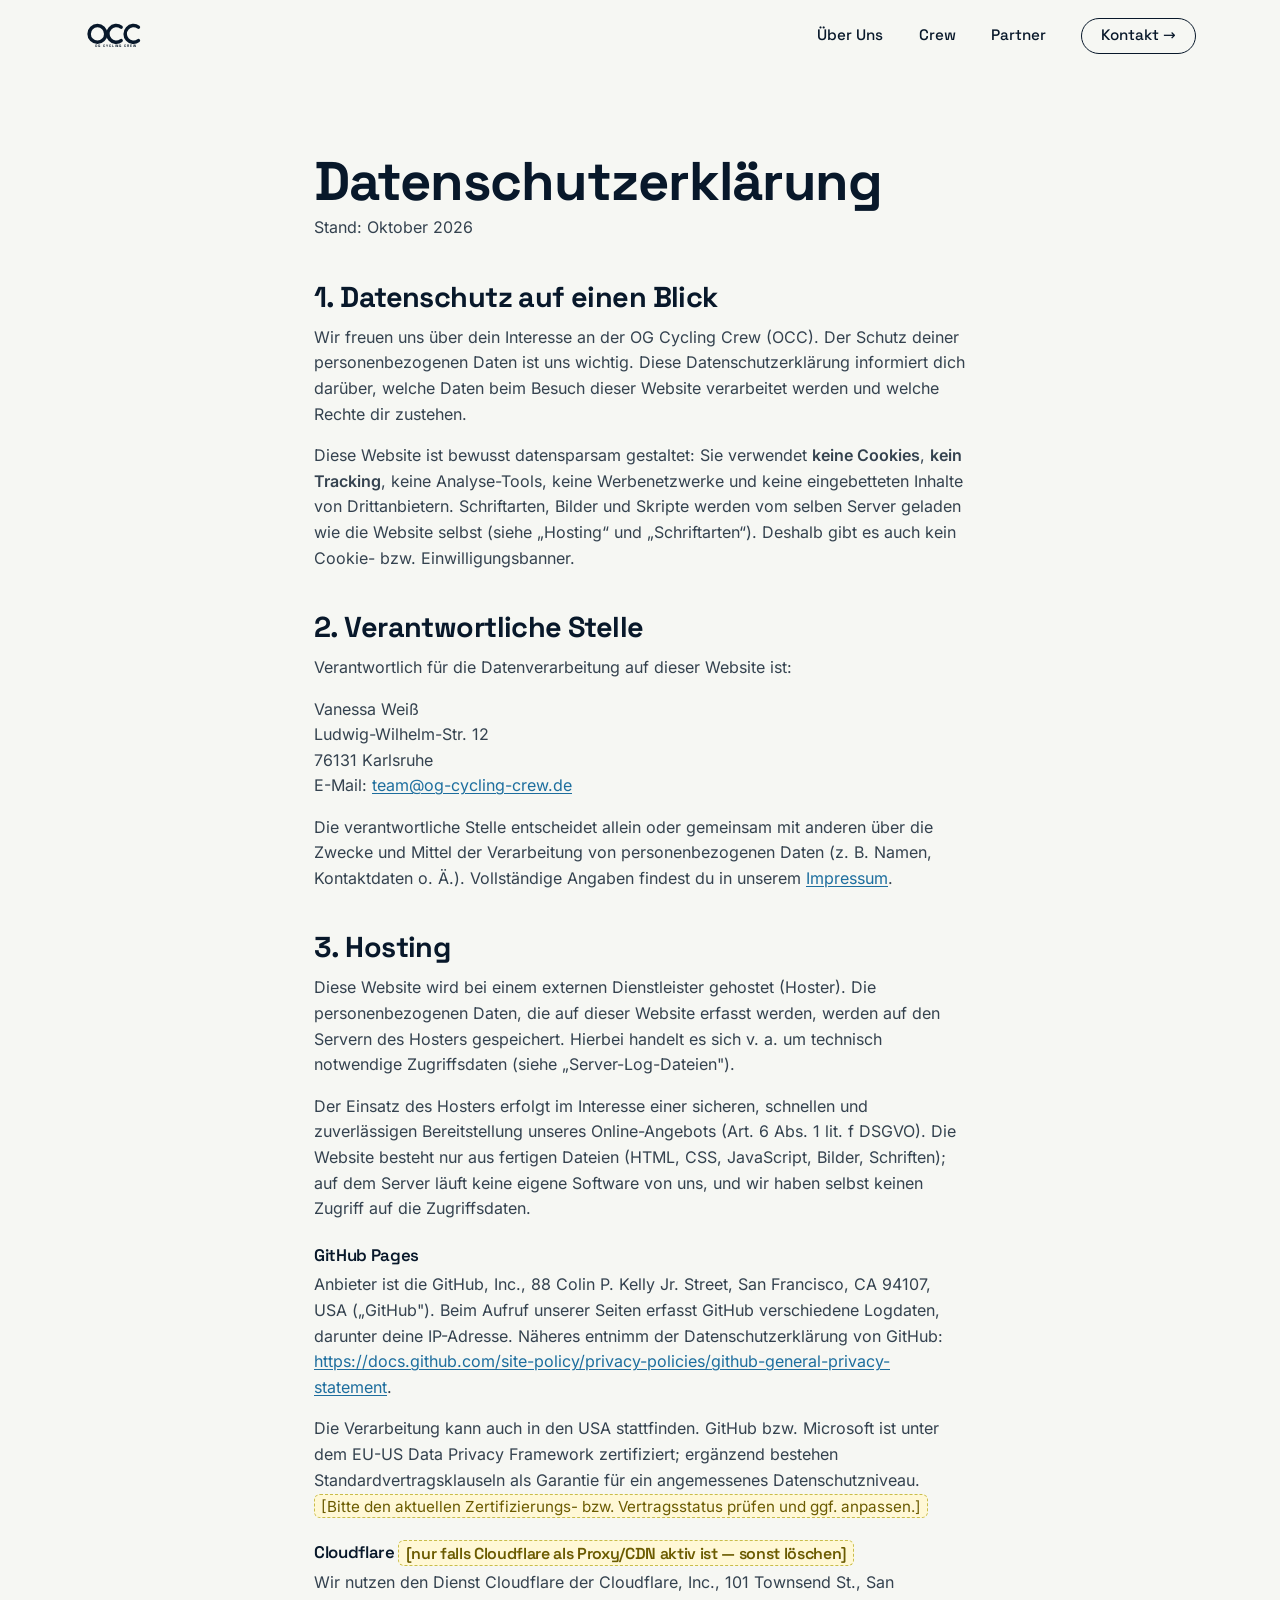
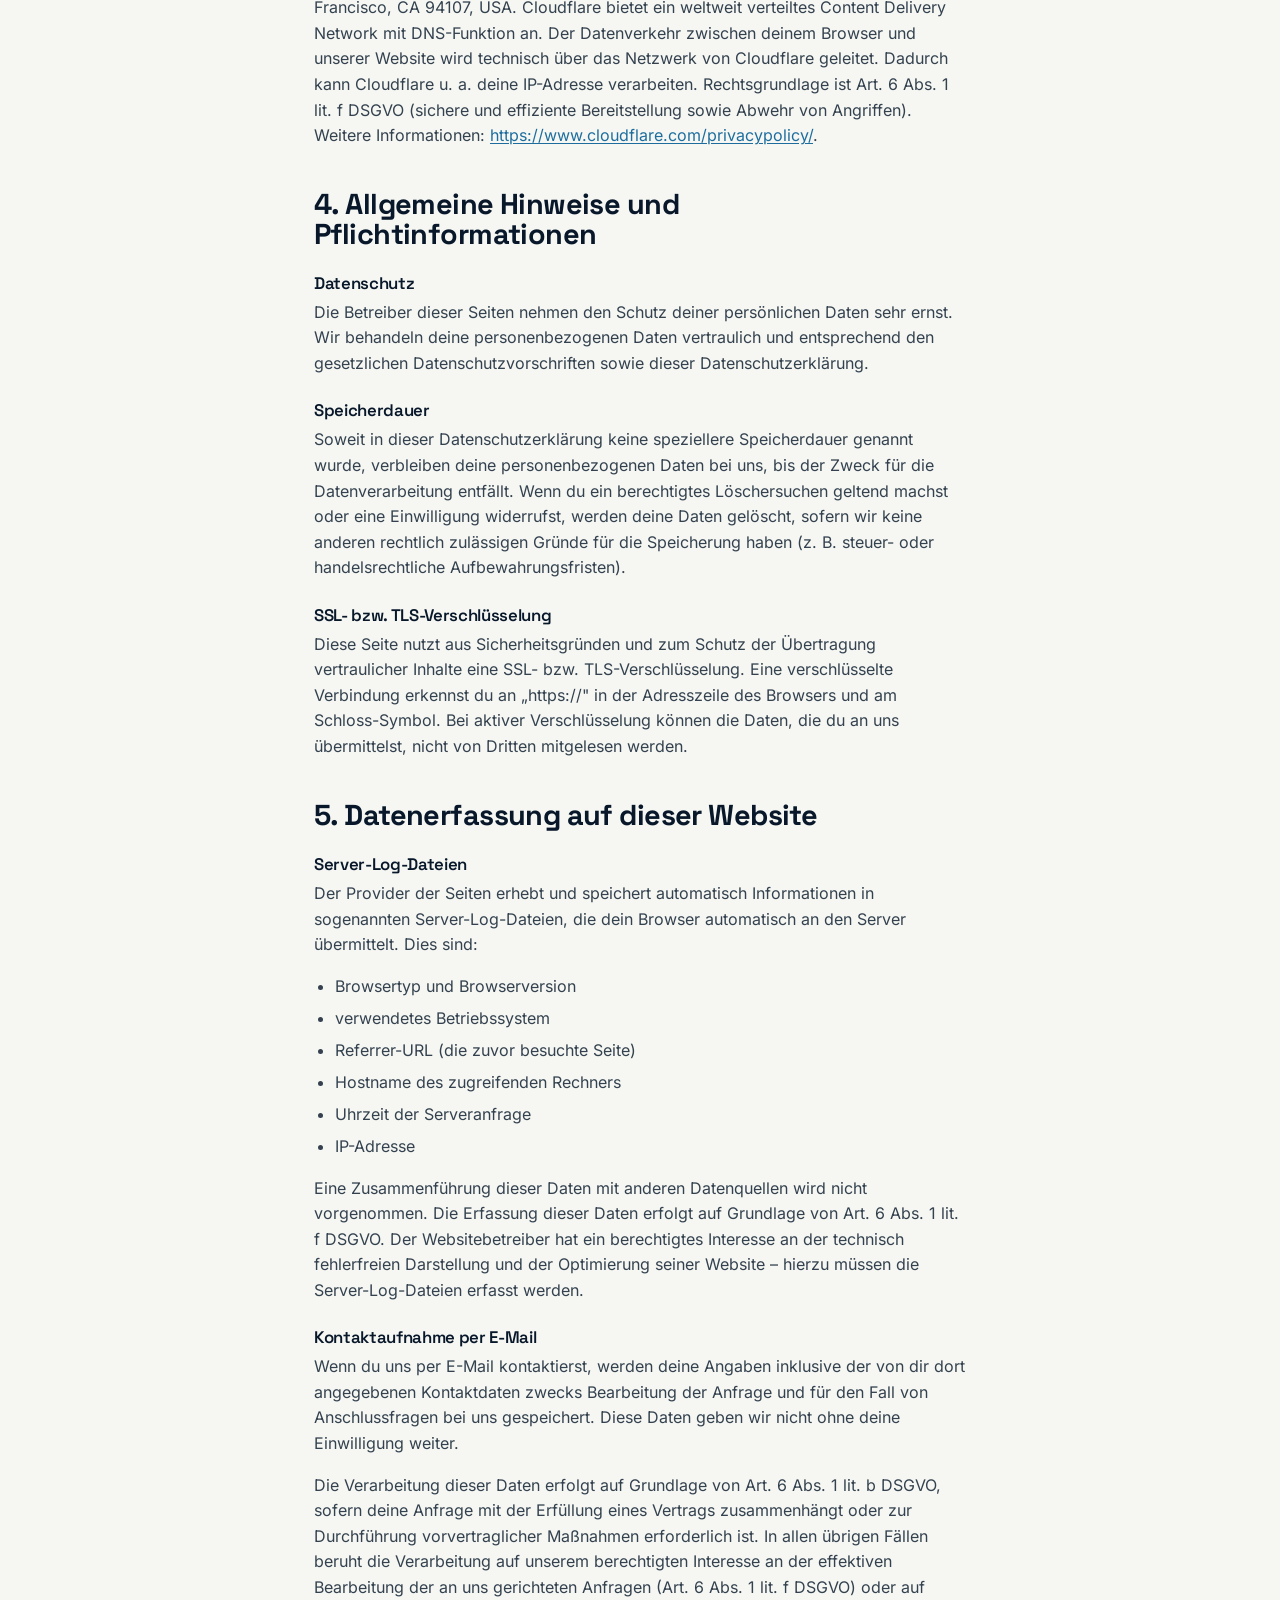
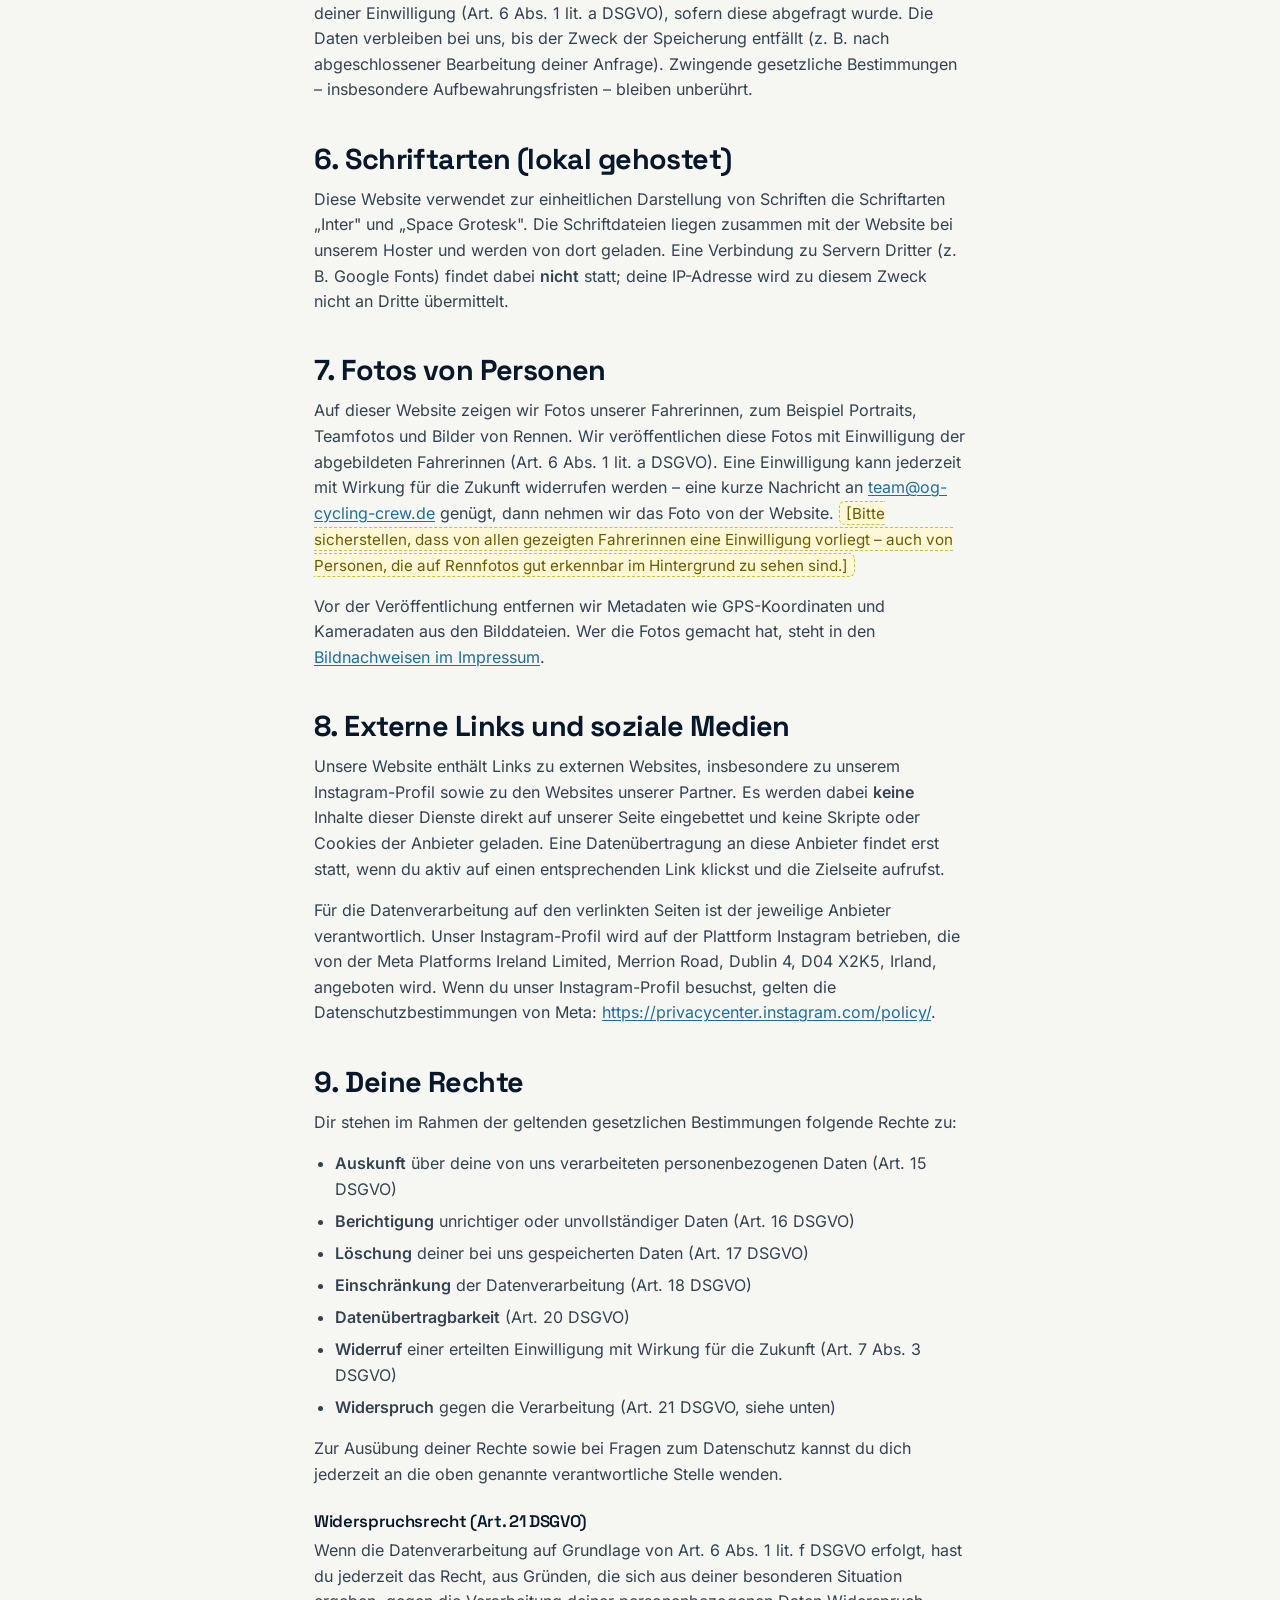
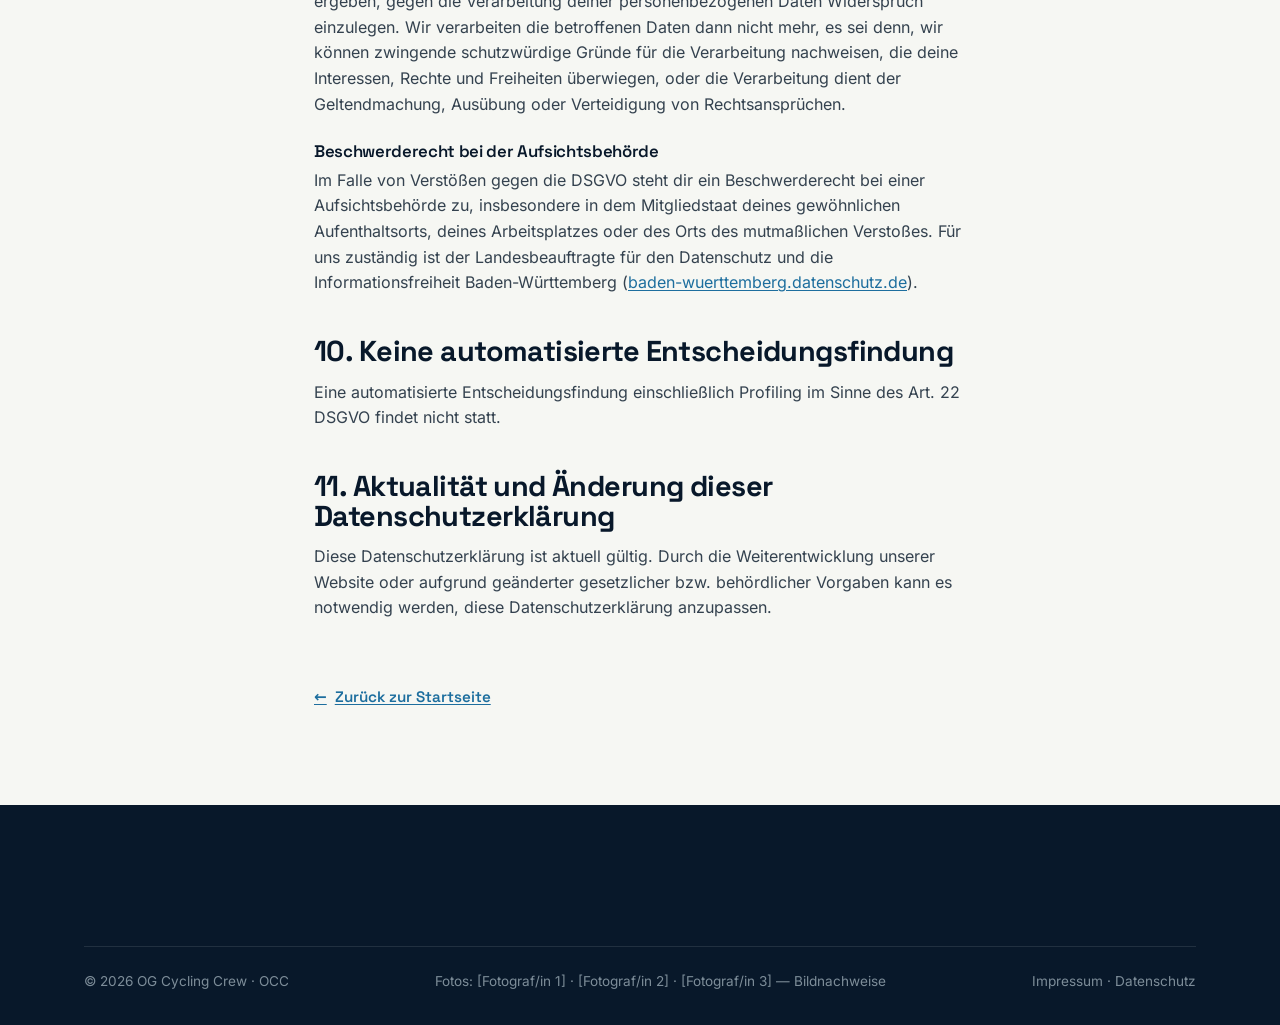
==== commit 4ac006ad: "Update contact information in Datenschutzerklärung" ====
--- a/datenschutz.html
+++ b/datenschutz.html
@@ -67,17 +67,10 @@
         Verantwortlich für die Datenverarbeitung auf dieser Website ist:
       </p>
       <p>
-        <strong>Radfahrverein „Wald-Heil“ Stegen e.V.</strong> (RV Stegen e.V.)<br />
-        vertreten durch den Vorstand: Konstantin Hanebeck (1. Vorsitzender) und
-        Benjamin Stauder (2. Vorsitzender)<br />
-        Bruggastraße 6, 79117 Freiburg<br />
-        E-Mail: <a href="mailto:info@rvstegen.de">info@rvstegen.de</a>
-        <span class="todo">[Adresse und Vertretung wie im Impressum mit dem RV Stegen bestätigen.]</span>
-      </p>
-      <p>
-        Die OG Cycling Crew startet unter dem Dach des RV Stegen. Fragen zum Datenschutz auf
-        dieser Website kannst du auch direkt an uns richten:
-        <a href="mailto:team@og-cycling-crew.de">team@og-cycling-crew.de</a>.
+        Vanessa Weiß<br />
+        Ludwig-Wilhelm-Str. 12<br />
+        76131 Karlsruhe<br />
+        E-Mail: <a href="mailto:team@og-cycling-crew.de">team@og-cycling-crew.de</a>
       </p>
       <p>
         Die verantwortliche Stelle entscheidet allein oder gemeinsam mit anderen über die Zwecke und
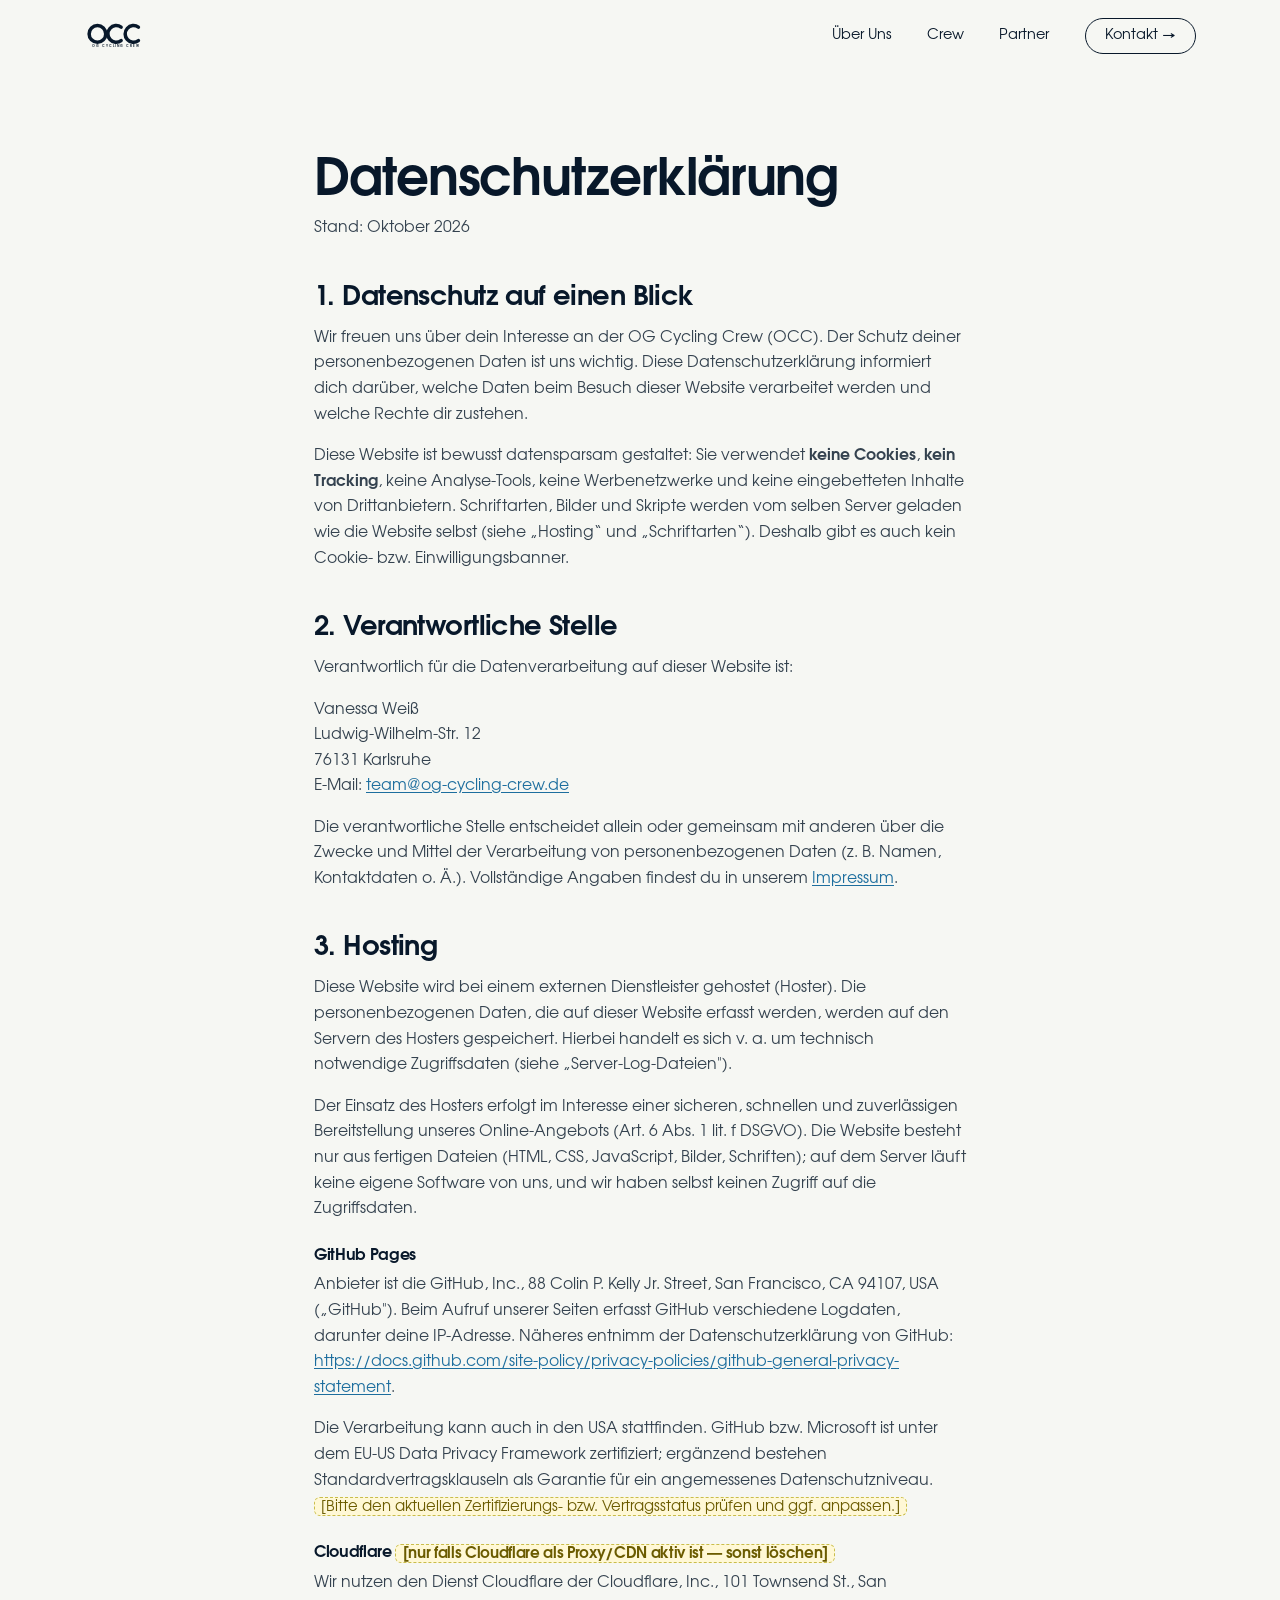
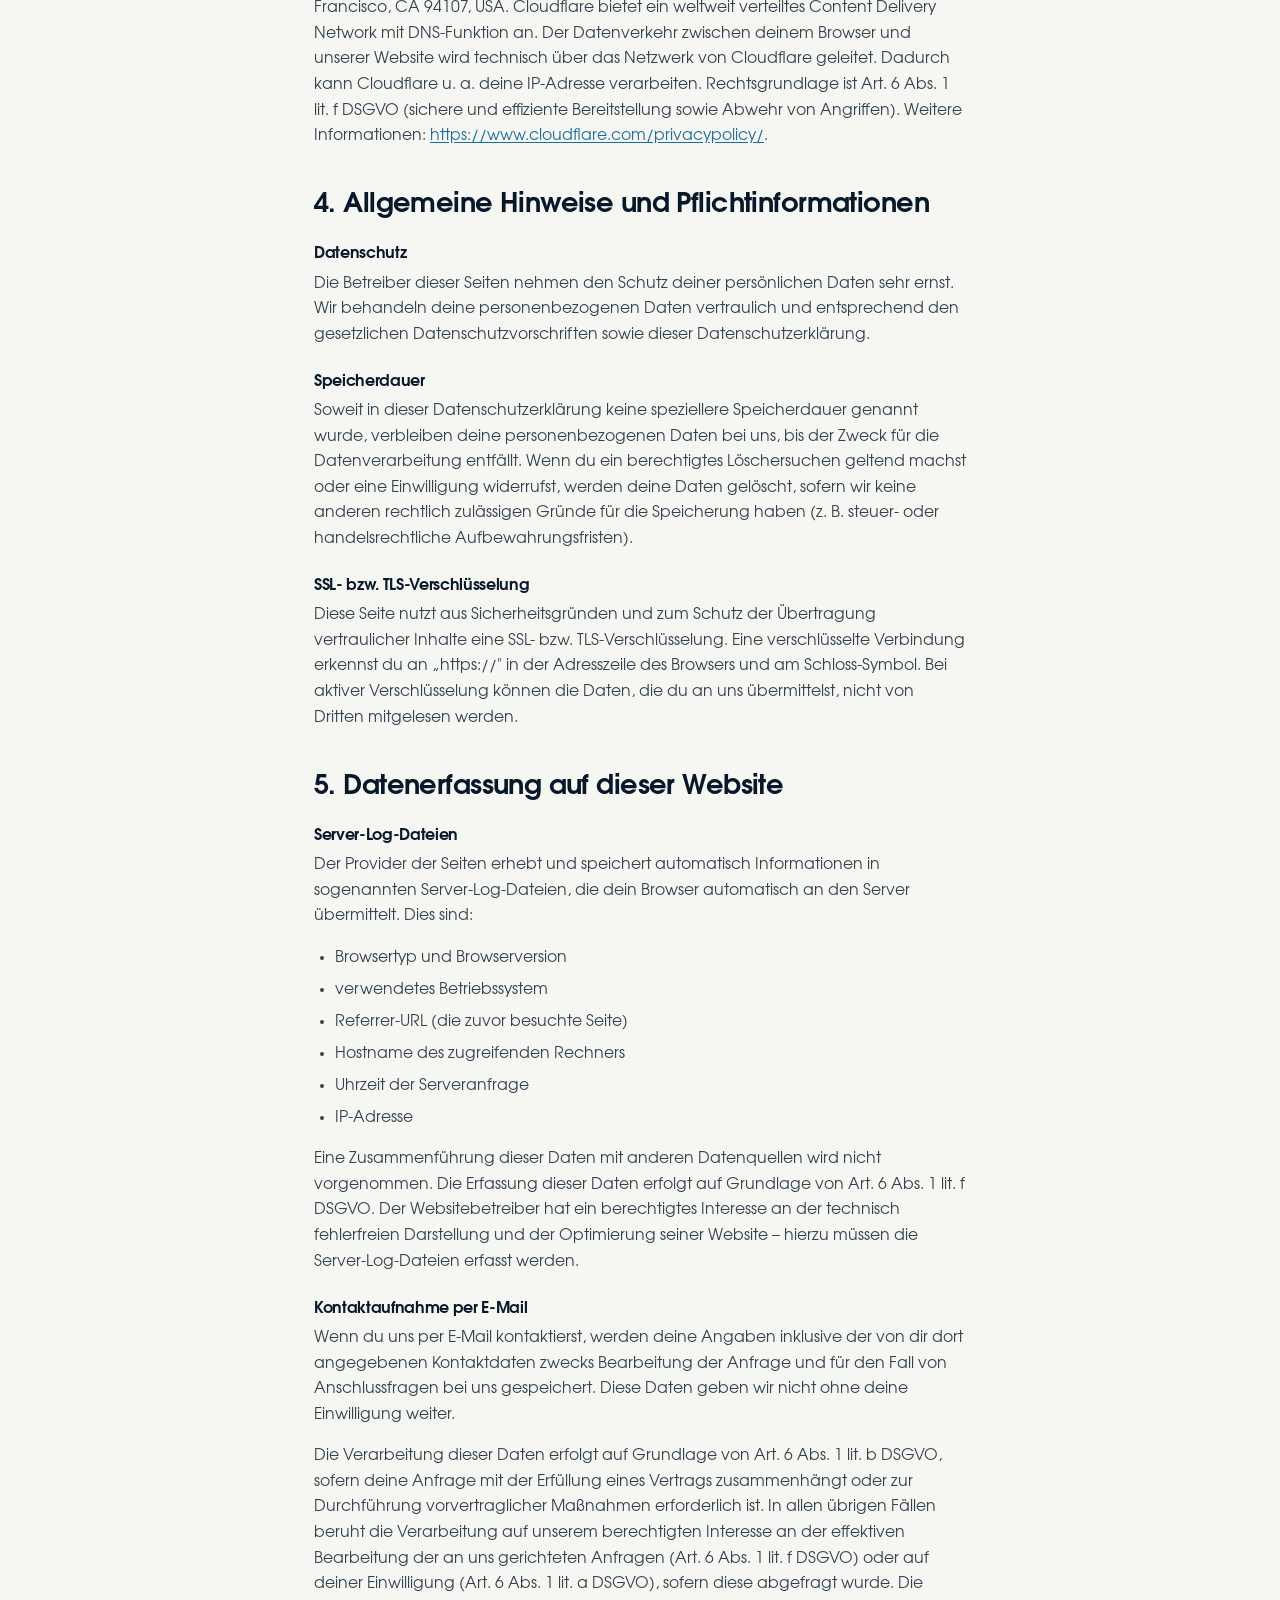
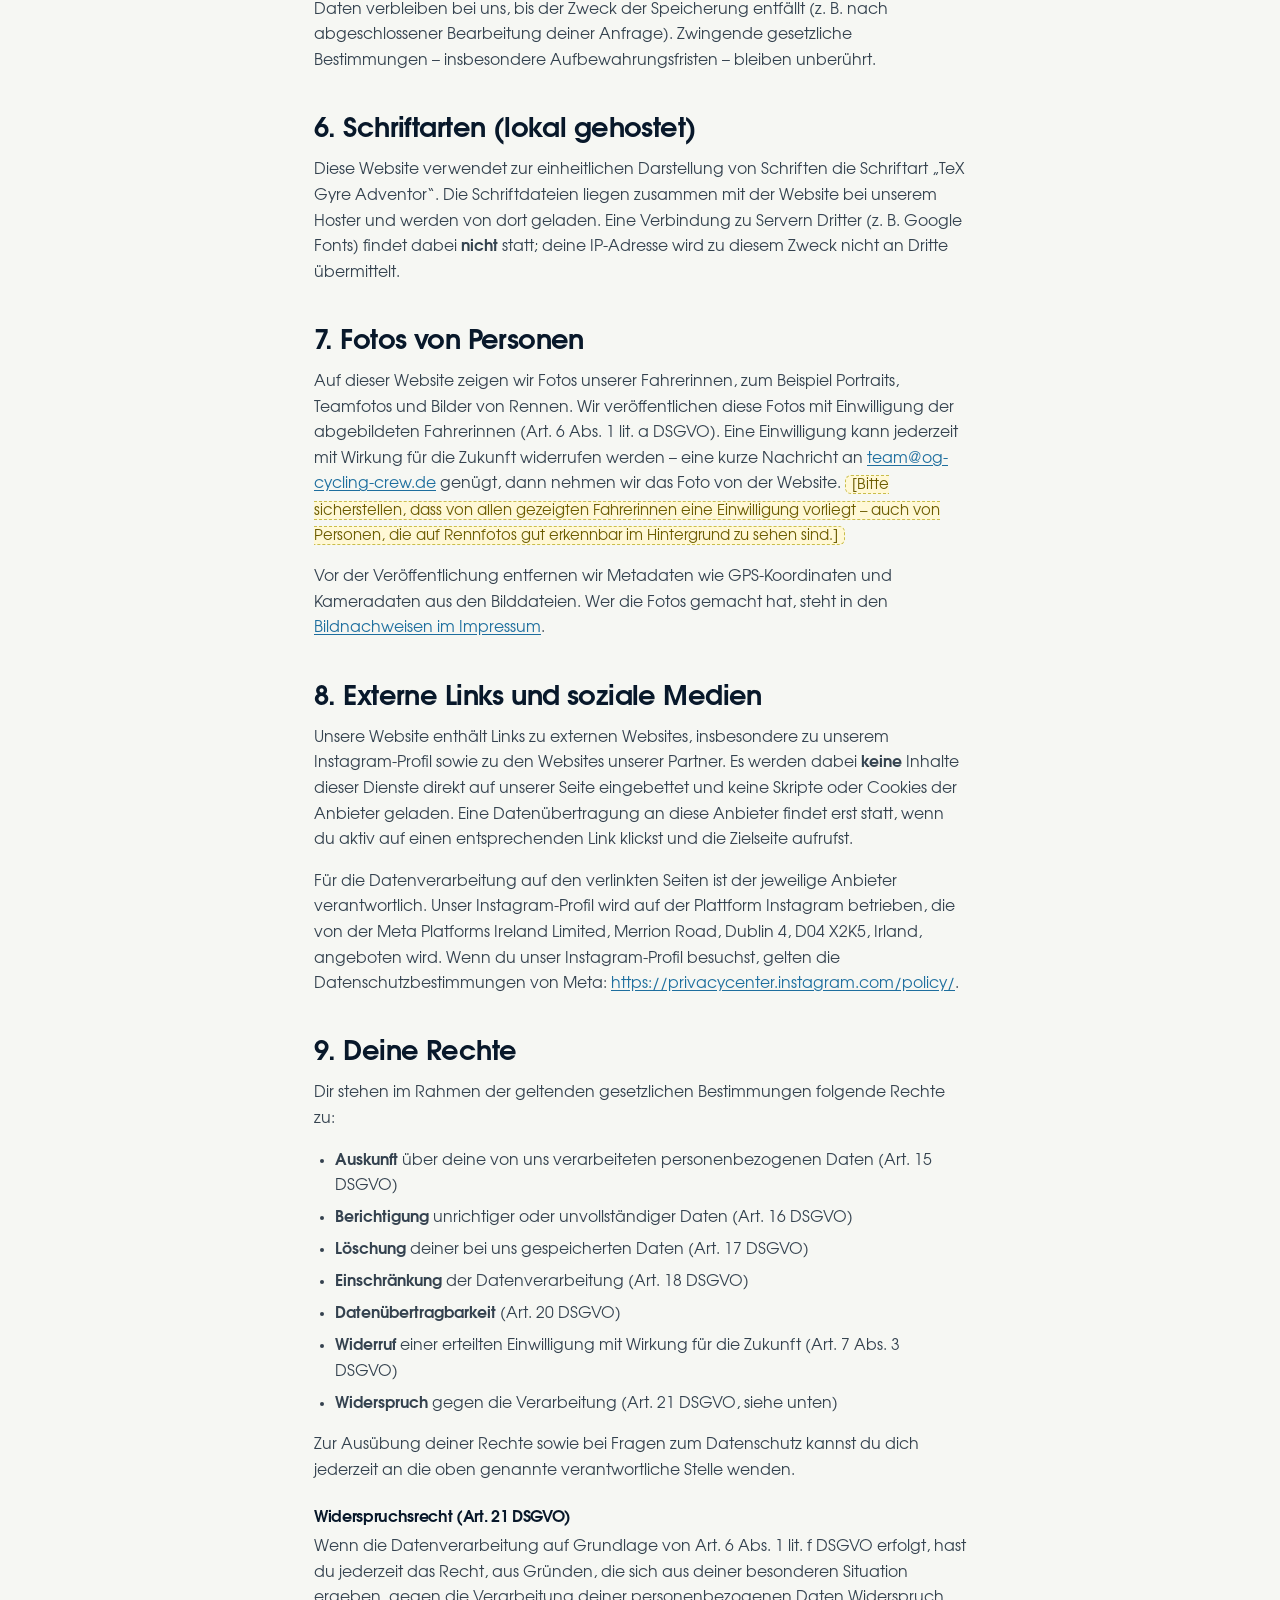
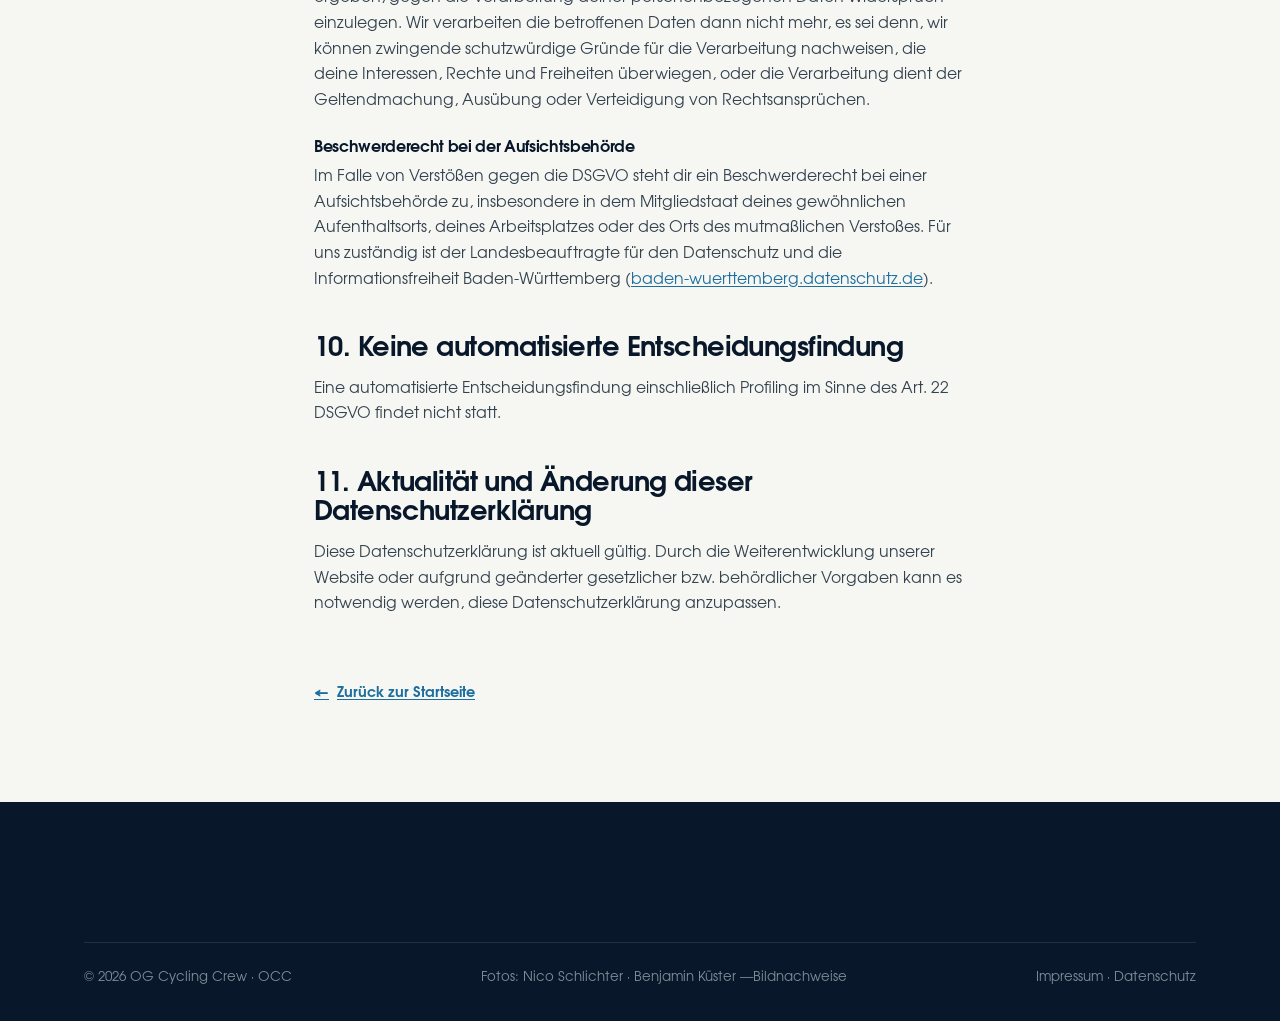
==== commit 3e9176e7: "Switch to TeX Gyre Adventor font and add photographer credits - Replace Inter/Space Grotesk with sel" ====
--- a/datenschutz.html
+++ b/datenschutz.html
@@ -8,9 +8,9 @@
   <meta name="robots" content="index, follow" />
 
   <link rel="icon" href="assets/logo.svg" type="image/svg+xml" />
-  <link rel="preload" as="font" type="font/woff2" href="assets/fonts/inter-400.woff2" crossorigin />
-  <link rel="preload" as="font" type="font/woff2" href="assets/fonts/space-grotesk-700.woff2" crossorigin />
-  <link rel="stylesheet" href="css/style.css?v=61" />
+  <link rel="preload" as="font" type="font/woff2" href="assets/fonts/tex-gyre-adventor-regular.woff2" crossorigin />
+  <link rel="preload" as="font" type="font/woff2" href="assets/fonts/tex-gyre-adventor-bold.woff2" crossorigin />
+  <link rel="stylesheet" href="css/style.css?v=64" />
 </head>
 <body>
 
@@ -25,7 +25,7 @@
             <path d="M 170 13 A 26 26 0 1 0 170 55"/>
           </g>
           <text x="100" y="76" text-anchor="middle" fill="currentColor"
-                font-family="'Space Grotesk',sans-serif" font-size="11"
+                font-family="'Adventor Display','Century Gothic',sans-serif" font-size="11"
                 font-weight="700" letter-spacing="3">OG CYCLING CREW</text>
         </svg>
       </a>
@@ -180,8 +180,8 @@
 
       <h2>6. Schriftarten (lokal gehostet)</h2>
       <p>
-        Diese Website verwendet zur einheitlichen Darstellung von Schriften die Schriftarten „Inter"
-        und „Space Grotesk". Die Schriftdateien liegen zusammen mit der Website bei unserem Hoster
+        Diese Website verwendet zur einheitlichen Darstellung von Schriften die Schriftart „TeX Gyre Adventor“.
+        Die Schriftdateien liegen zusammen mit der Website bei unserem Hoster
         und werden von dort geladen. Eine Verbindung zu Servern Dritter (z. B. Google Fonts) findet dabei
         <strong>nicht</strong> statt; deine IP-Adresse wird zu diesem Zweck nicht an Dritte übermittelt.
       </p>
@@ -276,13 +276,13 @@
     <div class="wrap">
       <div class="footer__bottom">
         <span>© <span id="year">2026</span> OG Cycling Crew · OCC</span>
-        <!-- TODO: photographer names (keep in sync with impressum.html#bildnachweise) -->
-        <span>Fotos: [Fotograf/in 1] · [Fotograf/in 2] · [Fotograf/in 3] — <a href="impressum.html#bildnachweise">Bildnachweise</a></span>
+        <!-- photographer names: keep in sync with impressum.html#bildnachweise -->
+        <span>Fotos: <a href="https://www.instagram.com/nico_schlichter/" target="_blank" rel="noopener">Nico Schlichter</a> · Benjamin Küster —<a href="impressum.html#bildnachweise">Bildnachweise</a></span>
         <span><a href="impressum.html">Impressum</a> · <a href="datenschutz.html">Datenschutz</a></span>
       </div>
     </div>
   </footer>
 
-  <script src="js/main.js?v=61"></script>
+  <script src="js/main.js?v=64"></script>
 </body>
 </html>
--- a/css/style.css
+++ b/css/style.css
@@ -4,55 +4,77 @@
    ============================================================ */
 
 /* ---------- Self-hosted fonts (GDPR: no Google Fonts request) ----------
-   Files live in assets/fonts/ as .woff2 — see todo.md / download notes. */
+   TeX Gyre Adventor = free stand-in for Century Gothic (our house font).
+   Files live in assets/fonts/ as .woff2, subset to Latin incl. umlauts.
+   Licence: GUST Font License (assets/fonts/GUST-FONT-LICENSE.txt), source: ctan.org/pkg/tex-gyre-adventor.
+   Only regular + bold exist: weights 500/600 in the CSS fall back to those. */
+/* Same files, registered twice with size-adjust so the page keeps its previous type sizes:
+   - body: scaled to the width of the old body font Inter (98%),
+   - display (headings, labels): scaled to the cap height of the old display font
+     Space Grotesk (95%). */
 @font-face {
-  font-family: "Space Grotesk";
+  font-family: "Adventor Body";
   font-style: normal;
   font-weight: 400;
   font-display: swap;
-  src: url("../assets/fonts/space-grotesk-400.woff2") format("woff2");
+  src: url("../assets/fonts/tex-gyre-adventor-regular.woff2") format("woff2");
+  size-adjust: 98%;
 }
 @font-face {
-  font-family: "Space Grotesk";
-  font-style: normal;
-  font-weight: 500;
-  font-display: swap;
-  src: url("../assets/fonts/space-grotesk-500.woff2") format("woff2");
-}
-@font-face {
-  font-family: "Space Grotesk";
-  font-style: normal;
-  font-weight: 600;
-  font-display: swap;
-  src: url("../assets/fonts/space-grotesk-600.woff2") format("woff2");
-}
-@font-face {
-  font-family: "Space Grotesk";
+  font-family: "Adventor Body";
   font-style: normal;
   font-weight: 700;
   font-display: swap;
-  src: url("../assets/fonts/space-grotesk-700.woff2") format("woff2");
+  src: url("../assets/fonts/tex-gyre-adventor-bold.woff2") format("woff2");
+  size-adjust: 98%;
 }
 @font-face {
-  font-family: "Inter";
+  font-family: "Adventor Body";
+  font-style: italic;
+  font-weight: 400;
+  font-display: swap;
+  src: url("../assets/fonts/tex-gyre-adventor-italic.woff2") format("woff2");
+  size-adjust: 98%;
+}
+@font-face {
+  font-family: "Adventor Body";
+  font-style: italic;
+  font-weight: 700;
+  font-display: swap;
+  src: url("../assets/fonts/tex-gyre-adventor-bolditalic.woff2") format("woff2");
+  size-adjust: 98%;
+}
+@font-face {
+  font-family: "Adventor Display";
   font-style: normal;
   font-weight: 400;
   font-display: swap;
-  src: url("../assets/fonts/inter-400.woff2") format("woff2");
+  src: url("../assets/fonts/tex-gyre-adventor-regular.woff2") format("woff2");
+  size-adjust: 95%;
 }
 @font-face {
-  font-family: "Inter";
+  font-family: "Adventor Display";
   font-style: normal;
-  font-weight: 500;
+  font-weight: 700;
   font-display: swap;
-  src: url("../assets/fonts/inter-500.woff2") format("woff2");
+  src: url("../assets/fonts/tex-gyre-adventor-bold.woff2") format("woff2");
+  size-adjust: 95%;
 }
 @font-face {
-  font-family: "Inter";
-  font-style: normal;
-  font-weight: 600;
+  font-family: "Adventor Display";
+  font-style: italic;
+  font-weight: 400;
   font-display: swap;
-  src: url("../assets/fonts/inter-600.woff2") format("woff2");
+  src: url("../assets/fonts/tex-gyre-adventor-italic.woff2") format("woff2");
+  size-adjust: 95%;
+}
+@font-face {
+  font-family: "Adventor Display";
+  font-style: italic;
+  font-weight: 700;
+  font-display: swap;
+  src: url("../assets/fonts/tex-gyre-adventor-bolditalic.woff2") format("woff2");
+  size-adjust: 95%;
 }
 
 /* ---------- Design tokens ---------- */
@@ -74,8 +96,8 @@
   /* Signature jersey gradient */
   --grad: linear-gradient(100deg, var(--navy) 0%, var(--blue) 28%, var(--teal) 55%, var(--green) 78%, var(--lime) 100%);
 
-  --font-display: "Space Grotesk", "Archivo", system-ui, sans-serif;
-  --font-body: "Inter", system-ui, -apple-system, sans-serif;
+  --font-display: "Adventor Display", "Century Gothic", system-ui, sans-serif;
+  --font-body: "Adventor Body", "Century Gothic", system-ui, -apple-system, sans-serif;
 
   --maxw: 1240px;
   --pad: clamp(1.25rem, 5vw, 4rem);
@@ -232,7 +254,10 @@
   /* energetic neon gradient (green → cyan → blue) + dark halo + colored glow */
   background: linear-gradient(100deg, #39ff8b 0%, #19f0c8 45%, #29c4ff 100%);
   -webkit-background-clip: text; background-clip: text; color: transparent;
-
+  /* the font's ascent equals its cap height, so round letters (C, G) overshoot the inline box
+     and the clipped gradient cut their tops off. Inline padding grows the painted area
+     without changing the line layout. */
+  padding-block: .1em;
 }
 .hero__sub {
   margin-top: 1.6rem; max-width: 48ch; font-size: clamp(1.05rem, 2vw, 1.35rem);
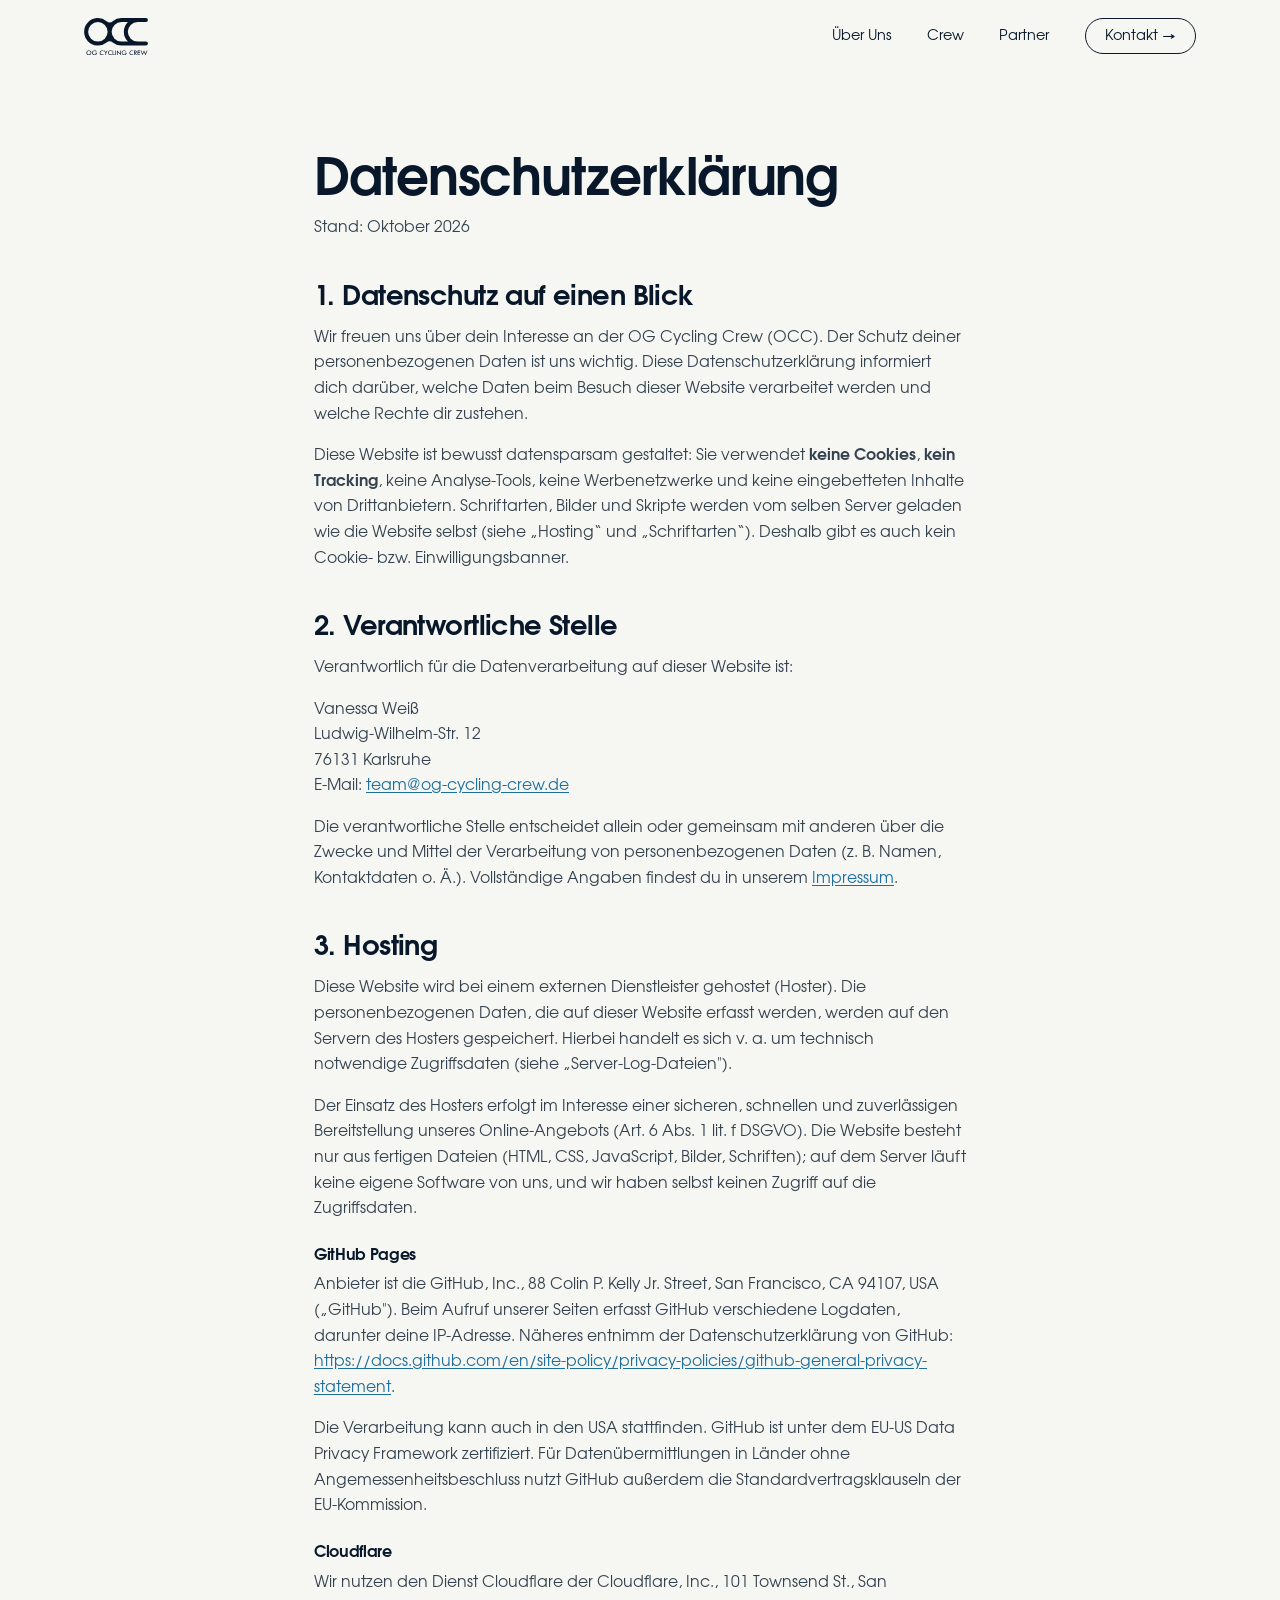
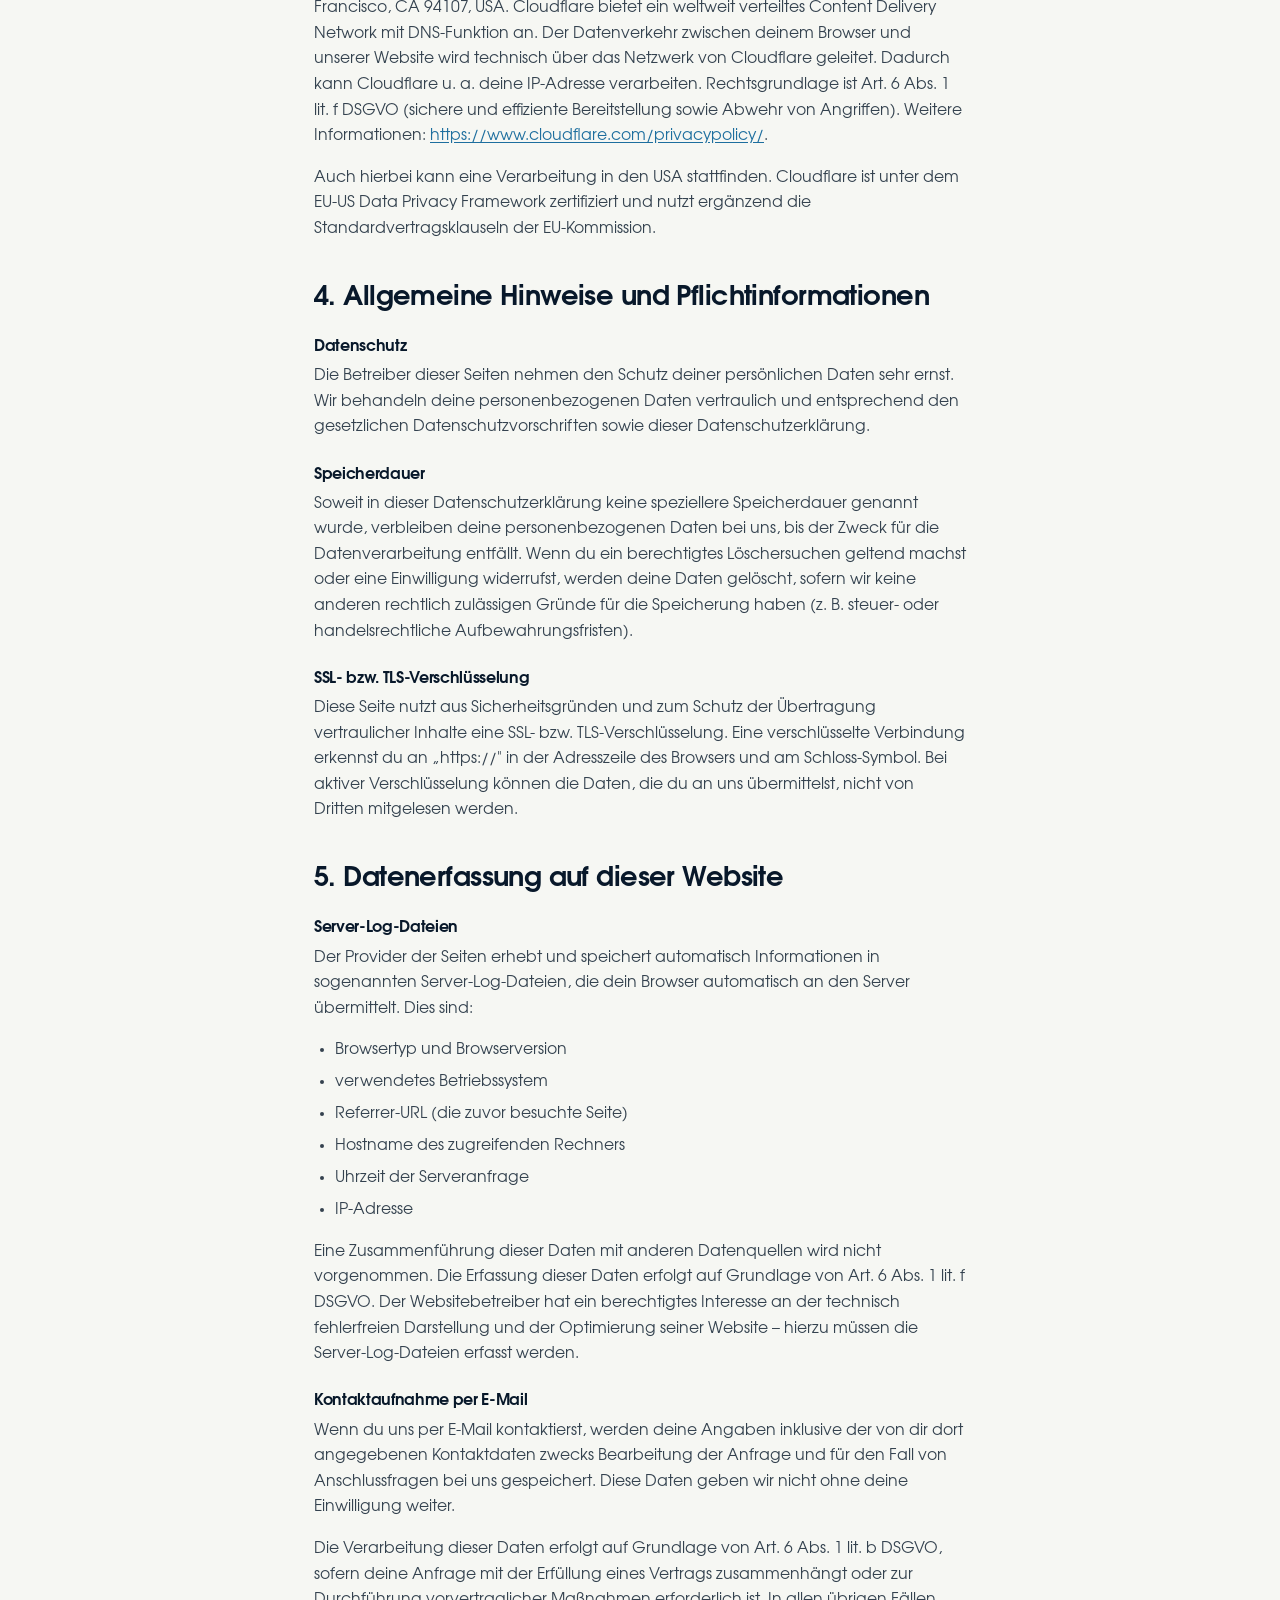
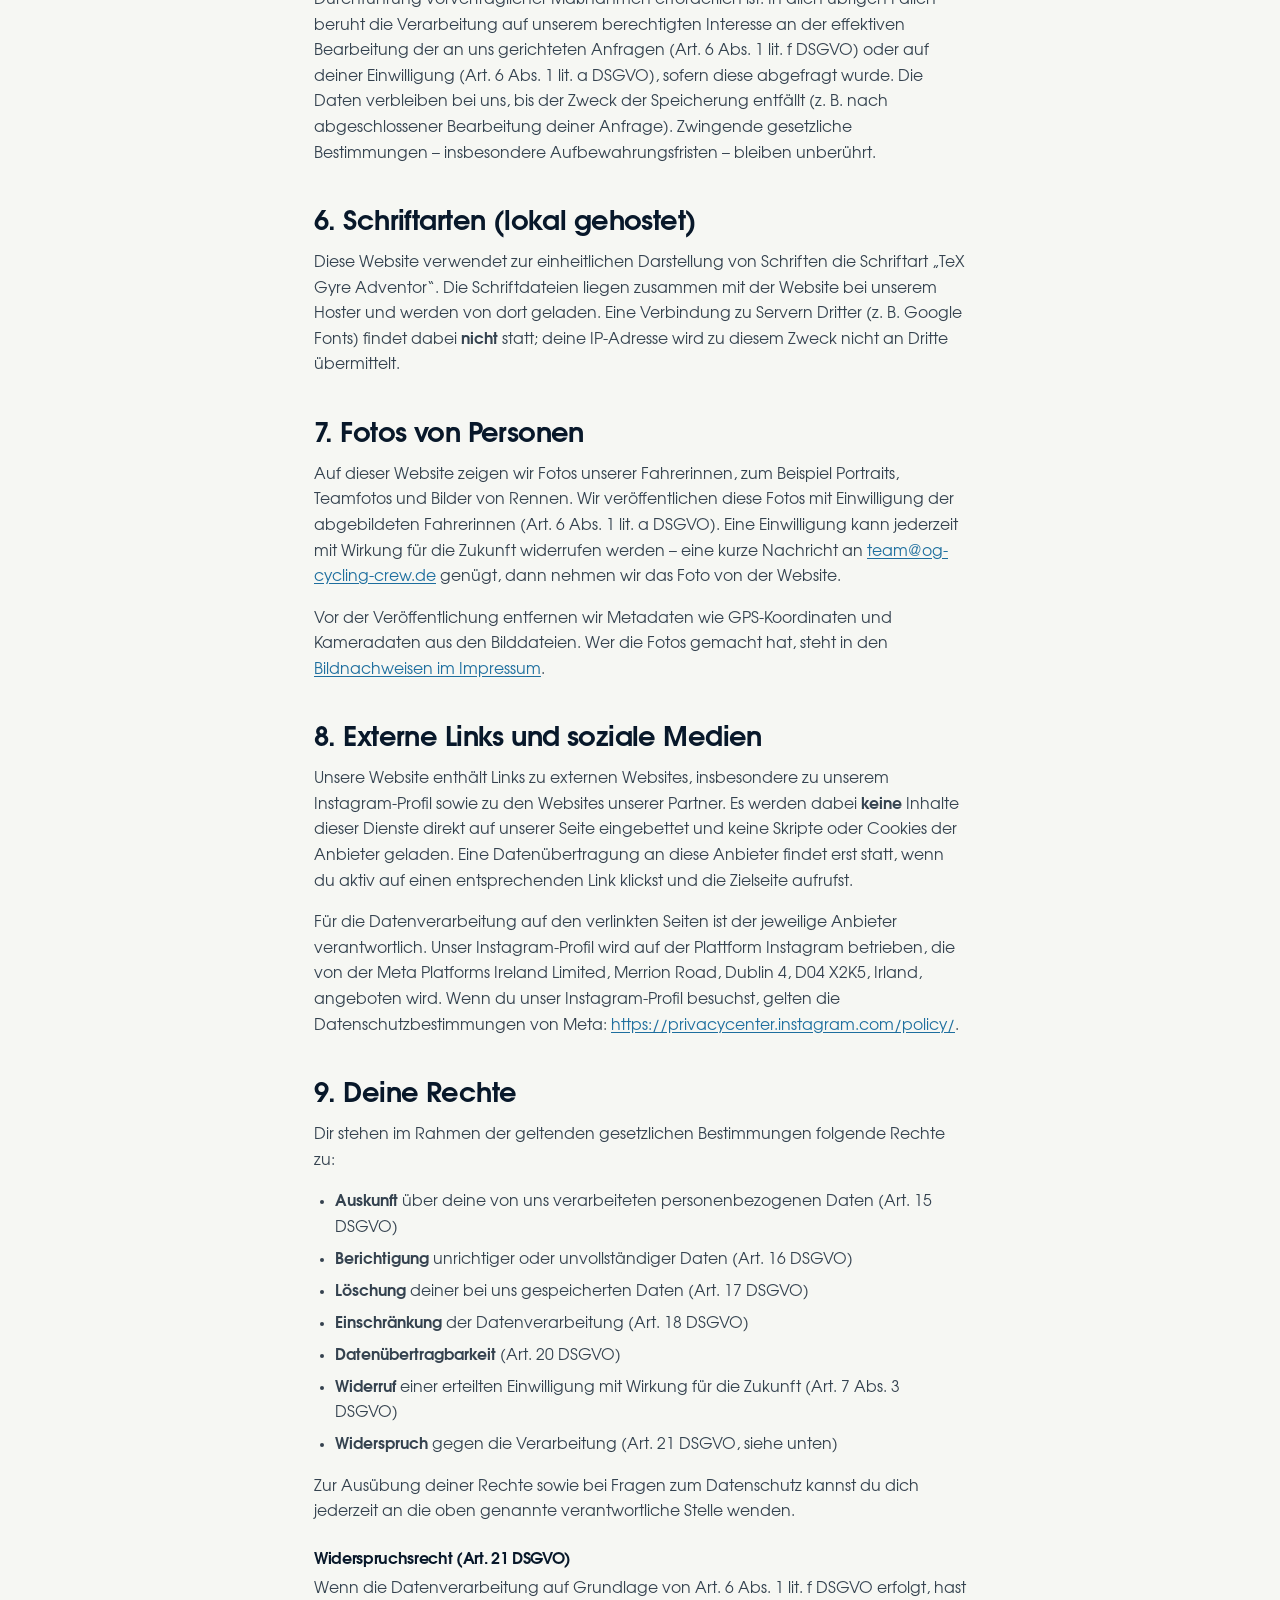
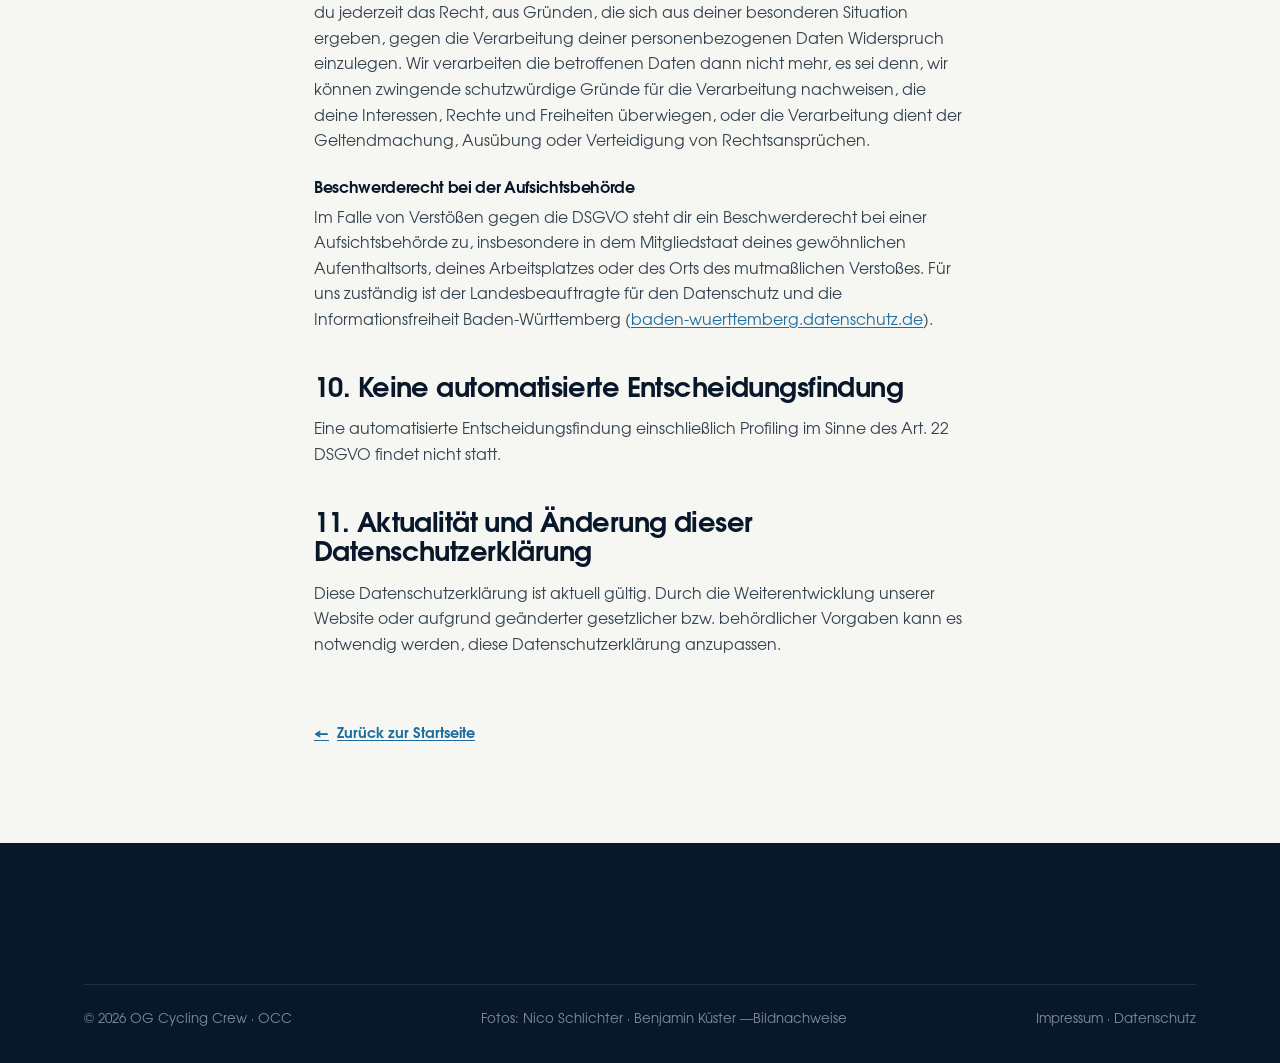
==== commit 220738c8: "Replace logo, add favicons and link preview, finish legal texts - Rebuild the OCC logo as a clean ve" ====
--- a/datenschutz.html
+++ b/datenschutz.html
@@ -7,7 +7,9 @@
   <meta name="description" content="Datenschutzerklärung der OG Cycling Crew (OCC)" />
   <meta name="robots" content="index, follow" />
 
-  <link rel="icon" href="assets/logo.svg" type="image/svg+xml" />
+  <link rel="icon" href="assets/favicon.svg" type="image/svg+xml" />
+  <link rel="icon" href="assets/favicon-32.png" type="image/png" sizes="32x32" />
+  <link rel="apple-touch-icon" href="assets/apple-touch-icon.png" />
   <link rel="preload" as="font" type="font/woff2" href="assets/fonts/tex-gyre-adventor-regular.woff2" crossorigin />
   <link rel="preload" as="font" type="font/woff2" href="assets/fonts/tex-gyre-adventor-bold.woff2" crossorigin />
   <link rel="stylesheet" href="css/style.css?v=64" />
@@ -18,15 +20,11 @@
   <header class="header header--sub scrolled" id="header" style="position:absolute;background:none;box-shadow:none">
     <div class="wrap header__inner">
       <a href="index.html#top" class="brand" aria-label="OG Cycling Crew — Startseite">
-        <svg class="brand__logo" viewBox="0 0 200 80" role="img" aria-label="OG Cycling Crew">
-          <g fill="none" stroke="currentColor" stroke-width="11" stroke-linecap="round">
-            <circle cx="42" cy="34" r="26"/>
-            <path d="M 116 13 A 26 26 0 1 0 116 55"/>
-            <path d="M 170 13 A 26 26 0 1 0 170 55"/>
+        <svg class="brand__logo" viewBox="0 0 846 496" role="img" aria-label="OG Cycling Crew">
+          <g fill="currentColor" fill-rule="evenodd">
+            <path d="M379.4 41.5A182 182 0 0 1 494.5 0.5H818.5A26.5 26.5 0 0 1 818.5 53.5H708.5A129 129 0 0 0 708.5 311.5H818.5A26.5 26.5 0 0 1 818.5 364.5H494.5A182 182 0 0 1 379.4 323.5A63.9 63.9 0 0 0 298.6 323.5A182 182 0 1 1 298.6 41.5A63.9 63.9 0 0 0 379.4 41.5ZM54.5 182.5A129 129 0 1 0 312.5 182.5A129 129 0 1 0 54.5 182.5ZM494.5 53.5A129 129 0 0 0 494.5 311.5H580.1A182 182 0 0 1 580.1 53.5Z"/>
+            <path d="M60.8 491.3C50.4 490 41.4 484.2 36 475.3C34.4 472.5 33.7 470.7 32.6 466.4C32 464.1 31.8 456.8 32.2 454.6C33 450.7 33.2 450 33.7 448.8C37 440.5 45 433.2 54 430.2C59.3 428.4 58.4 428.6 64.5 428.6C69.9 428.6 69.9 428.6 72.3 429.2C79.9 431.2 85 434.2 89.6 439.5C92.5 442.8 95.3 448.1 96 451.5C96.1 452 96.4 453 96.6 453.7C97.2 456 97.1 463.6 96.4 466.4C93.6 477.2 84.8 486.7 74.6 489.8C69.9 491.2 64.7 491.8 60.8 491.3ZM136.8 491.3C136.1 491.2 135.2 491.1 134.7 490.9C134.1 490.8 133.2 490.6 132.6 490.6C131.5 490.5 128.3 489.6 126.2 488.8C118.6 485.9 112.3 479.9 109.1 472.6C108.2 470.4 107 466.9 107 466.3C107 465.9 106.8 464.7 106.6 463.6C106 460.8 105.9 457.4 106.4 455.7C106.6 455.1 106.8 453.9 107 453.1C108.3 446.8 112.5 440 117.4 436C121.1 433 127.9 429.5 130 429.5C130.2 429.5 131.2 429.3 132.3 429C135.2 428.3 145.2 428.3 147.4 429.1C148.1 429.3 148.9 429.5 149.1 429.5C149.5 429.5 152.4 430.4 154.6 431.3C158.1 432.6 164.8 437.4 165.5 439C165.8 439.8 165.6 440.4 163.5 442.6C160.9 445.5 160.8 445.5 158.6 443.6C155.5 441.1 150.6 438.2 148.4 437.7C148 437.5 146.9 437.3 146.2 437C144.3 436.5 135.5 436.3 133.8 436.7C133.3 436.9 132.2 437.2 131.4 437.4C127.8 438.3 123.6 441.1 120.2 444.9C118.7 446.5 116.7 450.2 116.1 452.4C115.9 453 115.6 454 115.4 454.7C114.9 456.4 114.8 462.2 115.3 463.8C115.4 464.3 115.7 465.4 115.9 466.1C118 474.3 126.7 481.8 135.1 482.6C136 482.7 137.5 482.9 138.4 483C140.1 483.2 140.4 483.2 145.8 482.7C152.7 482 159.2 477 161.1 471.1C162.3 467.2 162.6 467.4 154.6 467.5C146.2 467.5 146.6 467.7 146.6 463.6C146.6 460.9 146.7 460.3 147.4 459.8C147.8 459.5 164.5 459.4 168 459.6C170.9 459.8 170.9 459.8 171 463.3C171 466 171 466.5 170.3 469.1C168.7 475.6 166.8 479.3 162.8 483.3C159.7 486.3 155.8 488.8 152.7 489.6C152.2 489.7 151.4 489.9 151.1 490.1C150.8 490.2 149.9 490.4 149.1 490.5C148.4 490.6 147.2 490.8 146.5 491C145.1 491.4 138.9 491.6 136.8 491.3ZM237.2 491.3C236.8 491.3 235.8 491 235 490.9C234.2 490.7 233.3 490.5 233.1 490.5C232 490.5 227 488.8 224.7 487.6C216.1 483.3 208.9 473.6 208 465.2C207.9 464.3 207.7 463.1 207.6 462.6C207.4 461.3 207.4 457.8 207.6 456.7C207.8 456.2 207.9 455 208 454.1C208.4 449.3 211.5 443 215.7 438.6C219.4 434.6 226.2 430.6 230.8 429.6C231.2 429.5 232.3 429.3 233.2 429C235.5 428.4 244.8 428.3 246.8 429C247.5 429.2 248.6 429.4 249.4 429.5C250.9 429.7 255 431 256.2 431.6C257.6 432.4 257.8 432.7 257.9 435.9C258.1 441.1 258.1 441.1 252.4 438.8C250.2 437.9 249.3 437.6 247.9 437.3C247.3 437.1 246.4 436.9 245.9 436.7C244.7 436.4 235.8 436.4 234.6 436.7C231.5 437.6 230.6 437.9 229.3 438.6C224.9 440.7 220.7 444.6 218.8 448.4C217.9 450.2 217.2 452 216.9 453.2C216.8 453.8 216.5 454.9 216.3 455.6C215.9 457.4 215.9 462.4 216.4 463.7C216.6 464.1 216.8 464.9 216.9 465.6C218.1 471.2 223.9 478.2 229.5 480.7C231 481.4 234.4 482.5 235 482.5C235.3 482.5 236.3 482.7 237.2 482.9C239.4 483.3 242.2 483.4 244 483C244.7 482.8 245.8 482.6 246.4 482.5C247.8 482.3 250.5 481.4 253.9 479.8C257.8 478 258 478.2 258 482.1C258 485.3 257.8 486.3 257.1 487C255.8 488.3 251 490.2 248.1 490.5C247.3 490.6 246.1 490.8 245.3 491C243.7 491.4 238.7 491.6 237.2 491.3ZM528.1 491.3C527.6 491.2 526.7 491.1 526.2 490.9C525.6 490.8 524.5 490.6 523.8 490.5C517 489.7 508.1 483.7 503.5 476.8C501.4 473.6 499 468.3 499 466.7C499 466.4 498.8 465.4 498.7 464.5C498.2 462.4 498.1 458.8 498.3 457.3C498.8 454.1 499.1 452.6 499.4 451.6C499.5 450.9 499.8 450 499.9 449.5C500.3 448 502.5 443.7 503.8 442C507.2 437.2 514.5 431.7 519 430.5C519.4 430.4 520 430.2 520.2 430C520.5 429.9 521.4 429.7 522.1 429.5C522.9 429.3 524.2 429 525 428.8C527.2 428.3 536.2 428.4 538.6 429C539.5 429.3 540.5 429.5 540.8 429.5C543.3 429.5 550.1 432.8 554 435.9C558.2 439.2 558.2 439.7 555.4 442.6C552.8 445.3 552.6 445.4 550.2 443.6C546.2 440.5 541.9 438.1 539.2 437.4C538.5 437.2 537.5 436.9 537 436.7C536.2 436.5 535.2 436.5 531.1 436.5C525.6 436.6 526.3 436.5 522.2 437.8C516.8 439.5 511.3 444.6 508.9 450.2C508.4 451.4 508.1 452.3 507.2 455.4C506.7 457.2 506.9 463.2 507.5 465.1C507.8 466 508 466.8 508 466.9C508 467.3 509.5 470.3 510.4 471.8C511.6 473.7 515.3 477.4 517.4 478.9C522.5 482.2 529.9 483.8 535.9 482.8C537 482.6 538.2 482.5 538.6 482.5C539.1 482.5 540.2 482.2 541.4 481.8C547.3 479.8 551.2 476.1 553.1 470.7C554.2 467.3 554.5 467.4 545.8 467.3C537.4 467.2 538.1 467.5 538 463.9C537.9 459.1 536.6 459.6 550.4 459.6C556.7 459.7 561.9 459.8 562.1 459.8C563.1 460.2 563.3 463.5 562.5 466.6C562.3 467.4 562.1 468.7 562 469.5C561.9 470.3 561.6 471.6 561.3 472.3C561.1 473.1 560.8 473.9 560.8 474C560.8 474.5 559.1 477.7 557.9 479.5C554.5 484.8 547 489.7 541.3 490.5C540.7 490.6 539.6 490.8 538.9 491C537.4 491.4 530.1 491.6 528.1 491.3ZM630.5 491.3C629.9 491.2 628.9 491.1 628.3 490.9C627.8 490.8 626.8 490.6 626.2 490.6C624.3 490.4 619.9 488.9 617.2 487.5C612.1 484.8 607.3 480.2 604.6 475.6C603.1 473 601 467.5 601 466.2C601 465.9 600.8 464.9 600.7 464C600.2 461.5 600.1 458.9 600.4 457.1C600.5 456.3 600.8 454.8 600.9 453.9C602 447.1 606.7 439.4 612.7 435C615.5 432.9 622.6 429.5 624.2 429.5C624.4 429.5 625.3 429.3 626.1 429C628.4 428.3 637.1 428.3 640.4 429.1C645.2 430.1 649.2 431.5 649.9 432.4C650.5 433 650.5 433.5 650.5 436.8C650.4 440.8 650.2 441 646.8 439.6C644.6 438.7 642.5 437.9 640.4 437.4C639.6 437.2 638.5 436.9 638 436.8C636.2 436.2 628.7 436.4 626.8 437C625.9 437.2 625 437.5 624.8 437.6C624.5 437.6 623.6 438 622.9 438.3C616.2 441.3 611.3 447.2 609.9 454C609.7 454.9 609.4 456.1 609.3 456.8C608.9 458.6 608.9 462.3 609.3 463.9C609.5 464.7 609.8 465.7 609.9 466.3C611.1 471.7 616.3 477.8 622.2 480.8C623.4 481.4 626.9 482.5 627.6 482.5C627.9 482.5 629 482.6 630 482.8C632.3 483.2 634 483.3 635.8 482.9C636.5 482.8 637.7 482.6 638.5 482.5C640.5 482.3 643.6 481.2 647.4 479.4C650.8 477.9 650.9 478 650.8 482.3C650.7 486.9 650.3 487.5 646.8 488.9C644.4 489.8 642.7 490.3 641.3 490.5C640.6 490.6 639.3 490.8 638.4 491C636.5 491.4 632.4 491.6 630.5 491.3ZM346.5 491.2C346.3 491.2 345.4 491 344.5 490.8C343.6 490.6 342.6 490.5 342.3 490.5C340.6 490.5 335.3 488.4 332.3 486.6C326.5 483 322.6 478.9 320.1 473.7C318.4 470 318.3 469.9 317.2 465.6C316.7 463.7 317 454.8 317.5 452.9C319.2 447.7 320 445.8 322.1 442.6C326 436.7 334.8 430.6 340.9 429.5C341.5 429.4 342.4 429.1 343 428.9C344.8 428.3 354.9 428.4 357.2 429C358.2 429.3 359.1 429.5 359.3 429.5C360.5 429.5 366 431.7 366.7 432.4C367.3 433.1 367.4 439.3 366.8 439.9C366.2 440.5 365.9 440.4 364 439.7C358 437.1 355.1 436.5 349.5 436.5C347.1 436.5 344.8 436.6 344.5 436.7C332.8 439.5 325.7 448.2 325.7 459.4C325.7 471.7 334 481.3 345.9 482.7C352.2 483.5 357 482.6 363.9 479.4C366.9 478 367 478.1 367 483C366.9 486.9 366.9 487 365.8 487.7C364.7 488.5 359 490.5 357.9 490.5C357.6 490.5 356.4 490.7 355.3 490.9C353.3 491.3 348.1 491.5 346.5 491.2ZM478.7 483.6C474.9 479.8 470.2 475 468.3 472.9C461.1 465 445.7 449.2 445 449.1C444.7 449 444.5 449 444.3 449.3C444 449.7 444 450.5 444 468.9C444 489.5 444 488.8 443.1 489.3C442.5 489.6 437.2 489.6 436.4 489.3C435.4 488.8 435.5 490.7 435.6 459C435.8 427.9 435.7 429.2 436.6 429.2C437.2 429.2 443.3 435.4 451.6 444.4C452.5 445.4 455.8 448.8 458.9 451.9C461.9 455.1 465.4 458.6 466.6 459.9C467.8 461.2 469.9 463.5 471.4 465.1C476.9 471.1 478 471.9 478.5 470.7C478.6 470.4 478.7 464.4 478.7 450.9C478.8 429.1 478.7 430.9 480 430.5C481.1 430.2 485.5 430.4 486.1 430.7C486.9 431.3 486.9 430 486.9 460.6C487 492.2 487.1 490.4 486.1 490.5C485.7 490.5 485 489.9 478.7 483.6ZM773.2 489.5C772.9 489.2 772.5 488.5 772.2 487.8C771 485 768.3 478.7 767.9 477.6C767.6 477 766.8 475.1 766.1 473.3C765.4 471.5 764.5 469.3 764.1 468.3C763.2 466.4 761.1 461.4 759.7 457.9C759.1 456.6 758.2 454.5 757.6 453.1C756.4 450.3 755.5 448 754.6 445.7C753.3 442.5 752.8 441 752.1 439.5C748 429.9 748 430.3 752.8 430.3C756.7 430.3 757 430.5 758.2 433.9C758.6 435 759.2 436.3 759.4 436.8C759.8 437.6 761.6 442.2 762.8 445.3C763 445.9 763.4 446.8 763.6 447.3C763.8 447.8 764.5 449.6 765.2 451.2C767.2 456.1 768.8 459.9 771.1 465C771.7 466.3 772.4 468.1 772.8 469C773.3 470.3 773.5 470.6 773.9 470.7C774.6 471 774.8 470.6 776.7 466.4C777.6 464.3 778.9 461.3 779.6 459.8C780.3 458.3 781.1 456.4 781.4 455.6C782.9 452.1 785 447.1 787.1 442.5C787.7 441.2 788.2 440.1 788.2 440.1C788.2 440.1 788.9 438.4 789.8 436.4C790.8 434.4 791.7 432.2 792 431.5C793.2 428.7 794 428.8 795.3 431.8C795.6 432.6 796.4 434.5 797 435.9C797.6 437.4 798.4 439.3 798.8 440.1C799.1 440.9 800.1 443.2 801 445.1C801.9 447 803.1 449.5 803.6 450.7C804.1 451.8 804.7 453.3 805 453.9C805.7 455.5 807.9 460.7 809 463.4C809.9 465.6 812 470.2 812.3 470.5C812.6 470.9 813.2 470.9 813.5 470.5C814 470 814.4 469.2 818.1 460.1C820.8 453.7 821.1 452.8 821.9 451C822.7 449.2 823.2 448 824.6 444.5C825 443.4 826.2 440.6 827.2 438.2C828.3 435.9 829.4 433.3 829.7 432.6C830.6 430.5 830.6 430.5 834.5 430.5C839.1 430.6 839.1 430.7 837.6 434.1C836.4 436.8 834.3 441.8 833.6 443.5C833.2 444.5 832.5 446 832.1 446.9C831.7 447.7 831.1 449.1 830.7 449.9C830.4 450.8 829.8 452.2 829.4 453.2C829 454.1 828.2 455.9 827.7 457.2C827.1 458.4 826.3 460.4 825.8 461.6C824.3 464.9 823.2 467.6 821.6 471.4C818.5 478.7 817.5 481.1 815.1 486.7C813.8 489.8 813.2 490.4 812.3 489.5C811.9 489.1 809.7 484.7 808.7 482.1C807.6 479.6 807.2 478.5 805.4 474.7C803.8 471 802.8 468.8 801.4 465.4C800.8 464 800.2 462.5 799.9 461.9C799.7 461.4 799.1 459.9 798.6 458.8C797.1 455.3 794.5 449.6 794.1 449.2C793.3 448.3 792.8 448.7 791.5 451.7C791 452.9 790 455 789.4 456.3C788.8 457.7 788.2 459.1 788 459.5C787.8 459.9 786.7 462.4 785.5 465C784.3 467.6 783.1 470.2 782.9 470.8C782.4 472.2 780.8 476 778.9 480.1C778.1 481.8 777.1 484.2 776.6 485.3C774.5 490.3 774.2 490.6 773.2 489.5ZM284.8 489.2C284.1 488.9 284.1 488.9 284 475.7C283.9 462.9 283.9 462.9 283.4 462C282.9 461 280.5 456.8 279.4 455.2C279.1 454.6 277.6 452.2 276.2 449.9C274.9 447.6 272.5 443.8 271 441.3C264.7 431.1 264.8 431.2 265.5 430.6C265.8 430.3 266.2 430.2 269.4 430.2C273.4 430.2 273.5 430.3 274.3 431.5C274.7 432.2 274.8 432.2 279.2 439.6C281 442.5 283 446 283.8 447.2C284.6 448.5 285.6 450.2 286.1 451C287.2 452.9 287.7 453.4 288.2 453.4C289.1 453.4 289.1 453.3 295.1 443.3C296.2 441.5 297.9 438.7 298.8 437.2C299.8 435.7 300.9 433.8 301.3 433.1C302.8 430.4 303.2 430.3 307.8 430.4C312 430.4 312.1 430.6 309.8 434.4C308.2 437 304.4 442.9 302.7 445.7C298.8 451.8 292.9 461.7 292.6 462.7C292.4 463.4 292.2 471.4 292.1 483.5C292 488.8 292 489 291.1 489.3C290.4 489.6 285.3 489.5 284.8 489.2ZM378.8 489.3C377.9 488.8 377.9 490.2 378 459.9C378 430.5 377.9 431.3 378.7 430.7C379.7 430.1 384.7 430.2 385.5 430.9C385.9 431.3 385.9 431.3 386 456C386.1 480.7 386.1 480.7 386.5 481C386.8 481.4 386.8 481.4 395.9 481.5C402.7 481.6 405 481.6 405.3 481.8C405.9 482.1 406 483 406 485.9C405.9 489.8 407.6 489.4 392.1 489.5C381.2 489.5 379.2 489.5 378.8 489.3ZM415.4 489.3C414.3 488.8 414.4 491.2 414.4 460.1C414.4 429.1 414.3 431.1 415.3 430.5C415.9 430.2 420.7 430.4 421.5 430.7C422.7 431.2 422.7 430.2 422.6 449C422.6 458.2 422.6 470.7 422.7 476.8C422.9 489.3 422.9 488.9 421.7 489.3C420.8 489.6 416.1 489.6 415.4 489.3ZM662.2 489.2C661.1 488.7 661.2 490.6 661.2 459.9C661.2 429.4 661.1 431.1 662.1 430.7C662.7 430.4 680.6 430.3 681.8 430.6C690.2 432.8 694.2 436.2 696.3 443C698 448 696.1 454.9 692 458.7C690.1 460.5 686.3 462.7 683.7 463.5C682.3 463.9 681.7 464.4 681.7 465.1C681.7 465.5 681.7 465.6 683.4 468C685 470.2 685.3 470.6 687.9 474.6C689.2 476.6 690.9 479.1 691.7 480.2C692.4 481.2 693.6 482.9 694.2 483.8C694.9 484.7 695.7 485.9 696 486.4C697.9 489 697.6 489.4 693.5 489.5C689.6 489.5 689.1 489.4 688 488.2C687.5 487.7 685.7 485.1 683.9 482.4C674.5 468.4 673 466.3 672.3 465.8C671.7 465.4 670.8 465.2 670.3 465.5C669.5 465.9 669.5 466 669.6 477.3C669.6 488.6 669.6 488.6 668.8 489.2C668.2 489.6 662.9 489.6 662.2 489.2ZM709.4 489.3C708.5 488.9 708.5 489 708.5 480.3C708.5 475.9 708.6 463.1 708.6 451.9C708.6 429.6 708.5 431 709.6 430.6C710.5 430.3 739.5 430.3 740.4 430.6C741.5 431 741.6 431.2 741.5 434.2C741.5 437.2 741.3 437.7 740.5 438C740.1 438.1 736.6 438.2 729 438.2C717.3 438.2 717.6 438.1 717.2 439.1C716.9 439.9 716.9 452 717.2 452.7C717.7 453.6 717.6 453.5 729.2 453.5C742.3 453.4 740.9 452.9 740.9 457.4C740.9 461.8 742.4 461.3 729.2 461.3C719.3 461.3 718.4 461.4 717.8 461.6C716.8 462.1 716.8 461.9 716.9 471.6C716.9 480.5 716.9 480.5 717.4 481C717.8 481.4 717.8 481.4 729.3 481.5C735.6 481.5 740.9 481.6 741 481.7C741.7 482 741.8 482.7 741.8 485.3C741.8 488.3 741.7 488.9 740.8 489.3C739.9 489.6 710.2 489.6 709.4 489.3ZM67.9 482.7C77 481.6 84.5 475.2 87.4 466.2C88.4 463 88.4 456.3 87.4 453.3C86.3 449.9 84.6 446.8 82.7 444.6C80.1 441.4 75.2 438.3 71.6 437.3C70.8 437.2 69.8 436.9 69.3 436.8C67.8 436.3 60.8 436.4 59.1 436.8C58.3 437 57.3 437.3 56.7 437.4C55 437.8 52 439.3 50.2 440.7C40.9 447.8 38 459.7 43 469.9C46.7 477.3 52.9 481.7 61.2 482.7C64.5 483.1 64.8 483.1 67.9 482.7ZM680.9 456.8C684.3 455.7 686.1 454.4 687.3 452C688.3 450.1 688.3 445.1 687.3 443.1C686 440.5 684.4 439.3 681 438.1C679.2 437.5 679.2 437.5 674.8 437.5C670.6 437.6 670.5 437.6 670.1 438C669.8 438.3 669.8 438.3 669.8 447.5C669.8 458.9 669.2 457.8 674.8 457.6C678.8 457.5 678.8 457.5 680.9 456.8Z"/>
           </g>
-          <text x="100" y="76" text-anchor="middle" fill="currentColor"
-                font-family="'Adventor Display','Century Gothic',sans-serif" font-size="11"
-                font-weight="700" letter-spacing="3">OG CYCLING CREW</text>
         </svg>
       </a>
       <nav class="nav" id="nav">
@@ -95,18 +93,16 @@
         Anbieter ist die GitHub, Inc., 88 Colin P. Kelly Jr. Street, San Francisco, CA 94107, USA
         („GitHub"). Beim Aufruf unserer Seiten erfasst GitHub verschiedene Logdaten, darunter deine
         IP-Adresse. Näheres entnimm der Datenschutzerklärung von GitHub:
-        <a href="https://docs.github.com/site-policy/privacy-policies/github-general-privacy-statement" target="_blank" rel="noopener">https://docs.github.com/site-policy/privacy-policies/github-general-privacy-statement</a>.
-      </p>
-      <p>
-        Die Verarbeitung kann auch in den USA stattfinden. GitHub bzw. Microsoft ist unter dem
-        EU-US Data Privacy Framework zertifiziert; ergänzend bestehen Standardvertragsklauseln als
-        Garantie für ein angemessenes Datenschutzniveau. <span class="todo">[Bitte den aktuellen
-        Zertifizierungs- bzw. Vertragsstatus prüfen und ggf. anpassen.]</span>
-      </p>
-
-      <!-- Cloudflare-Block: nur nötig, wenn die Domain über Cloudflare läuft (siehe todo.md).
-           Wenn ihr Cloudflare NICHT nutzt, diesen Abschnitt löschen. -->
-      <h3>Cloudflare <span class="todo">[nur falls Cloudflare als Proxy/CDN aktiv ist — sonst löschen]</span></h3>
+        <a href="https://docs.github.com/en/site-policy/privacy-policies/github-general-privacy-statement" target="_blank" rel="noopener">https://docs.github.com/en/site-policy/privacy-policies/github-general-privacy-statement</a>.
+      </p>
+      <p>
+        Die Verarbeitung kann auch in den USA stattfinden. GitHub ist unter dem EU-US Data Privacy
+        Framework zertifiziert. Für Datenübermittlungen in Länder ohne Angemessenheitsbeschluss
+        nutzt GitHub außerdem die Standardvertragsklauseln der EU-Kommission.
+      </p>
+
+      <!-- Cloudflare: Domain wird über Cloudflare (Proxy/CDN) vor GitHub Pages geleitet. -->
+      <h3>Cloudflare</h3>
       <p>
         Wir nutzen den Dienst Cloudflare der Cloudflare, Inc., 101 Townsend St., San Francisco, CA
         94107, USA. Cloudflare bietet ein weltweit verteiltes Content Delivery Network mit
@@ -115,6 +111,11 @@
         verarbeiten. Rechtsgrundlage ist Art. 6 Abs. 1 lit. f DSGVO (sichere und effiziente
         Bereitstellung sowie Abwehr von Angriffen). Weitere Informationen:
         <a href="https://www.cloudflare.com/privacypolicy/" target="_blank" rel="noopener">https://www.cloudflare.com/privacypolicy/</a>.
+      </p>
+      <p>
+        Auch hierbei kann eine Verarbeitung in den USA stattfinden. Cloudflare ist unter dem EU-US
+        Data Privacy Framework zertifiziert und nutzt ergänzend die Standardvertragsklauseln der
+        EU-Kommission.
       </p>
 
       <h2>4. Allgemeine Hinweise und Pflichtinformationen</h2>
@@ -194,8 +195,6 @@
         Zukunft widerrufen werden – eine kurze Nachricht an
         <a href="mailto:team@og-cycling-crew.de">team@og-cycling-crew.de</a> genügt, dann nehmen wir
         das Foto von der Website.
-        <span class="todo">[Bitte sicherstellen, dass von allen gezeigten Fahrerinnen eine Einwilligung vorliegt
-        – auch von Personen, die auf Rennfotos gut erkennbar im Hintergrund zu sehen sind.]</span>
       </p>
       <p>
         Vor der Veröffentlichung entfernen wir Metadaten wie GPS-Koordinaten und Kameradaten aus
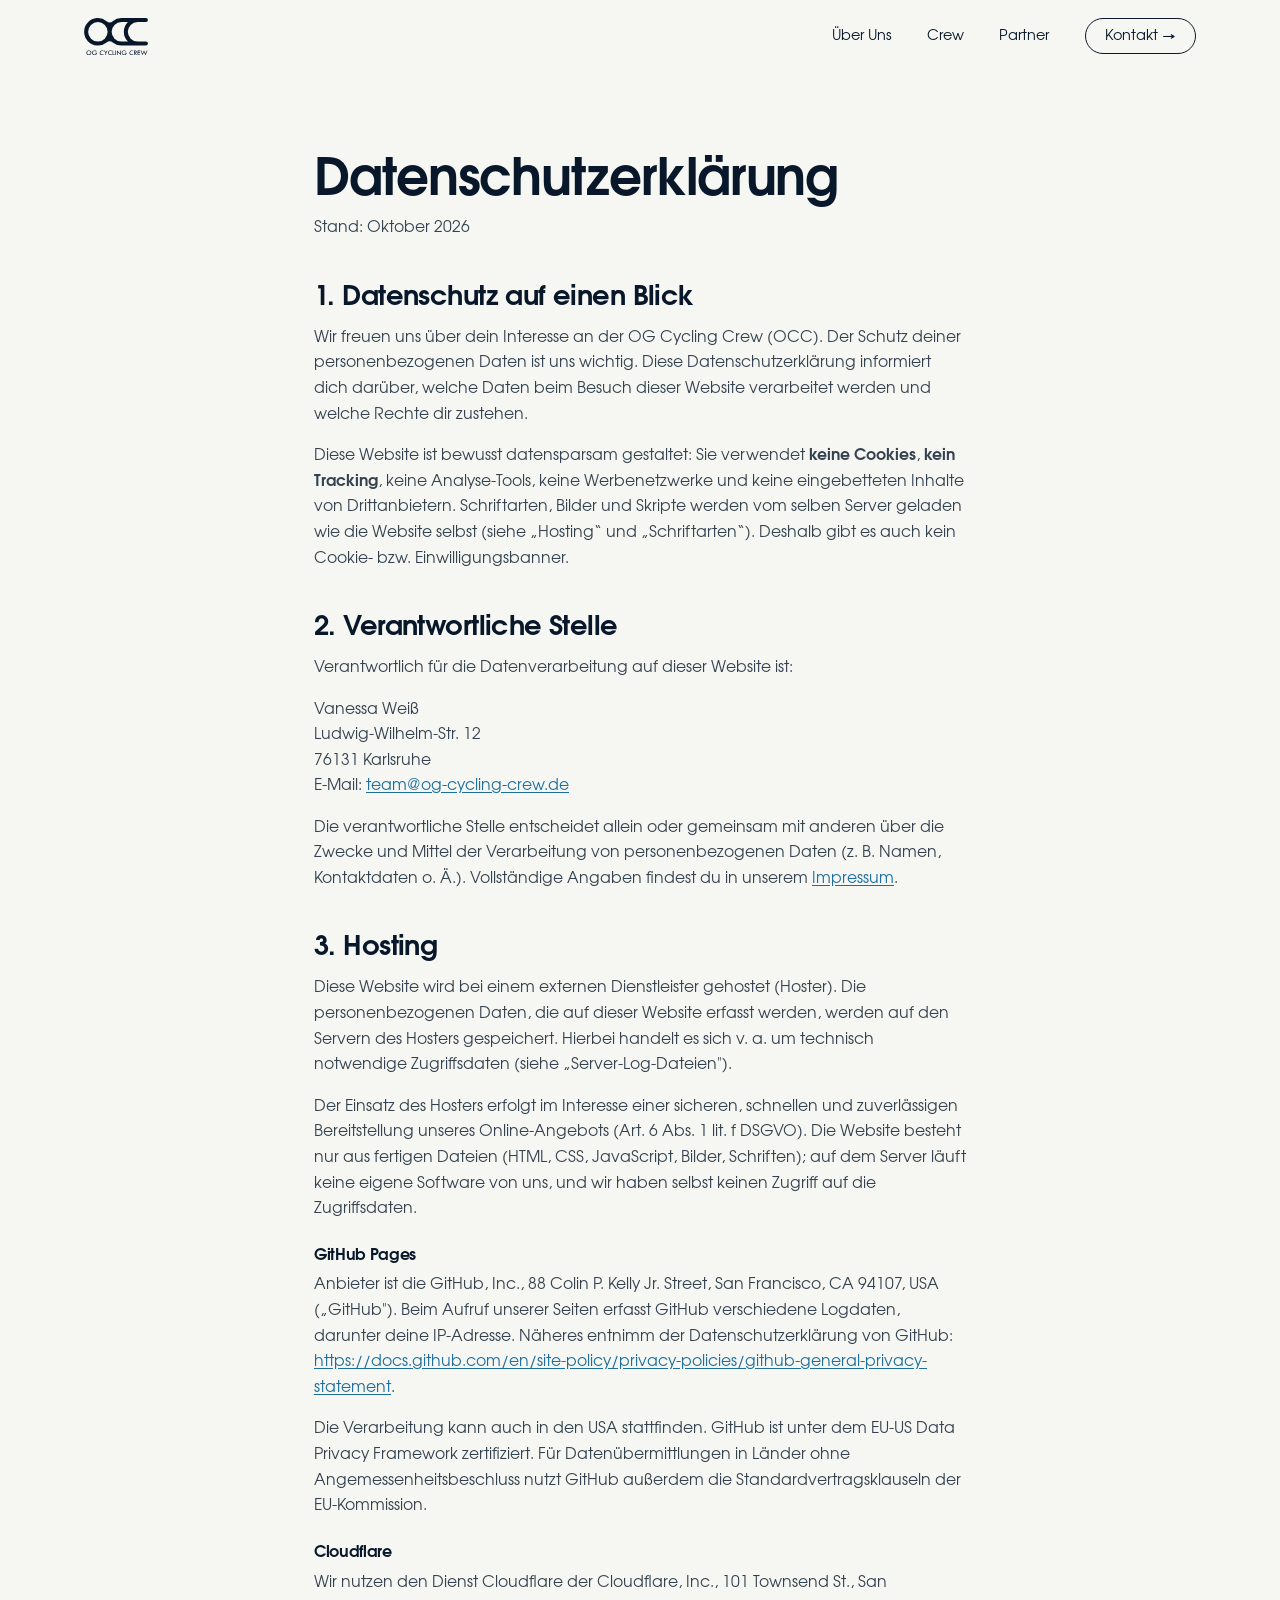
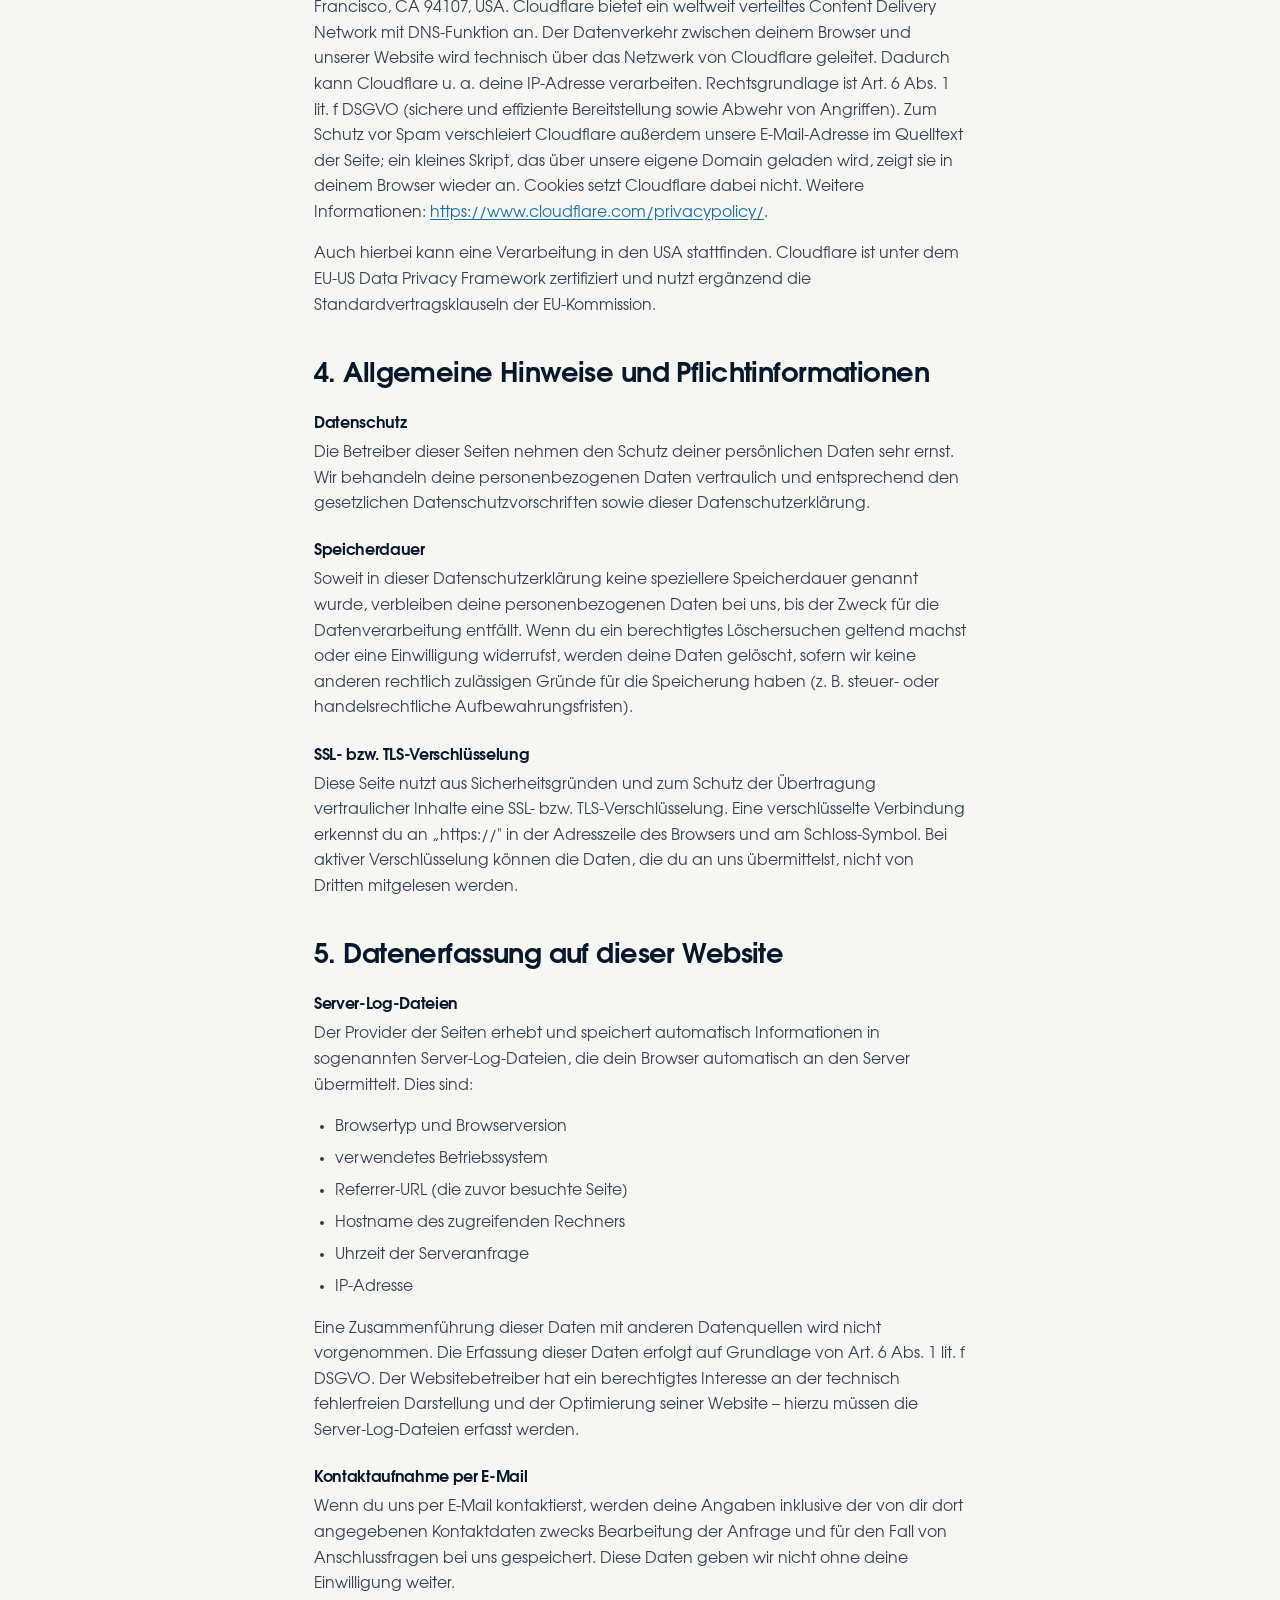
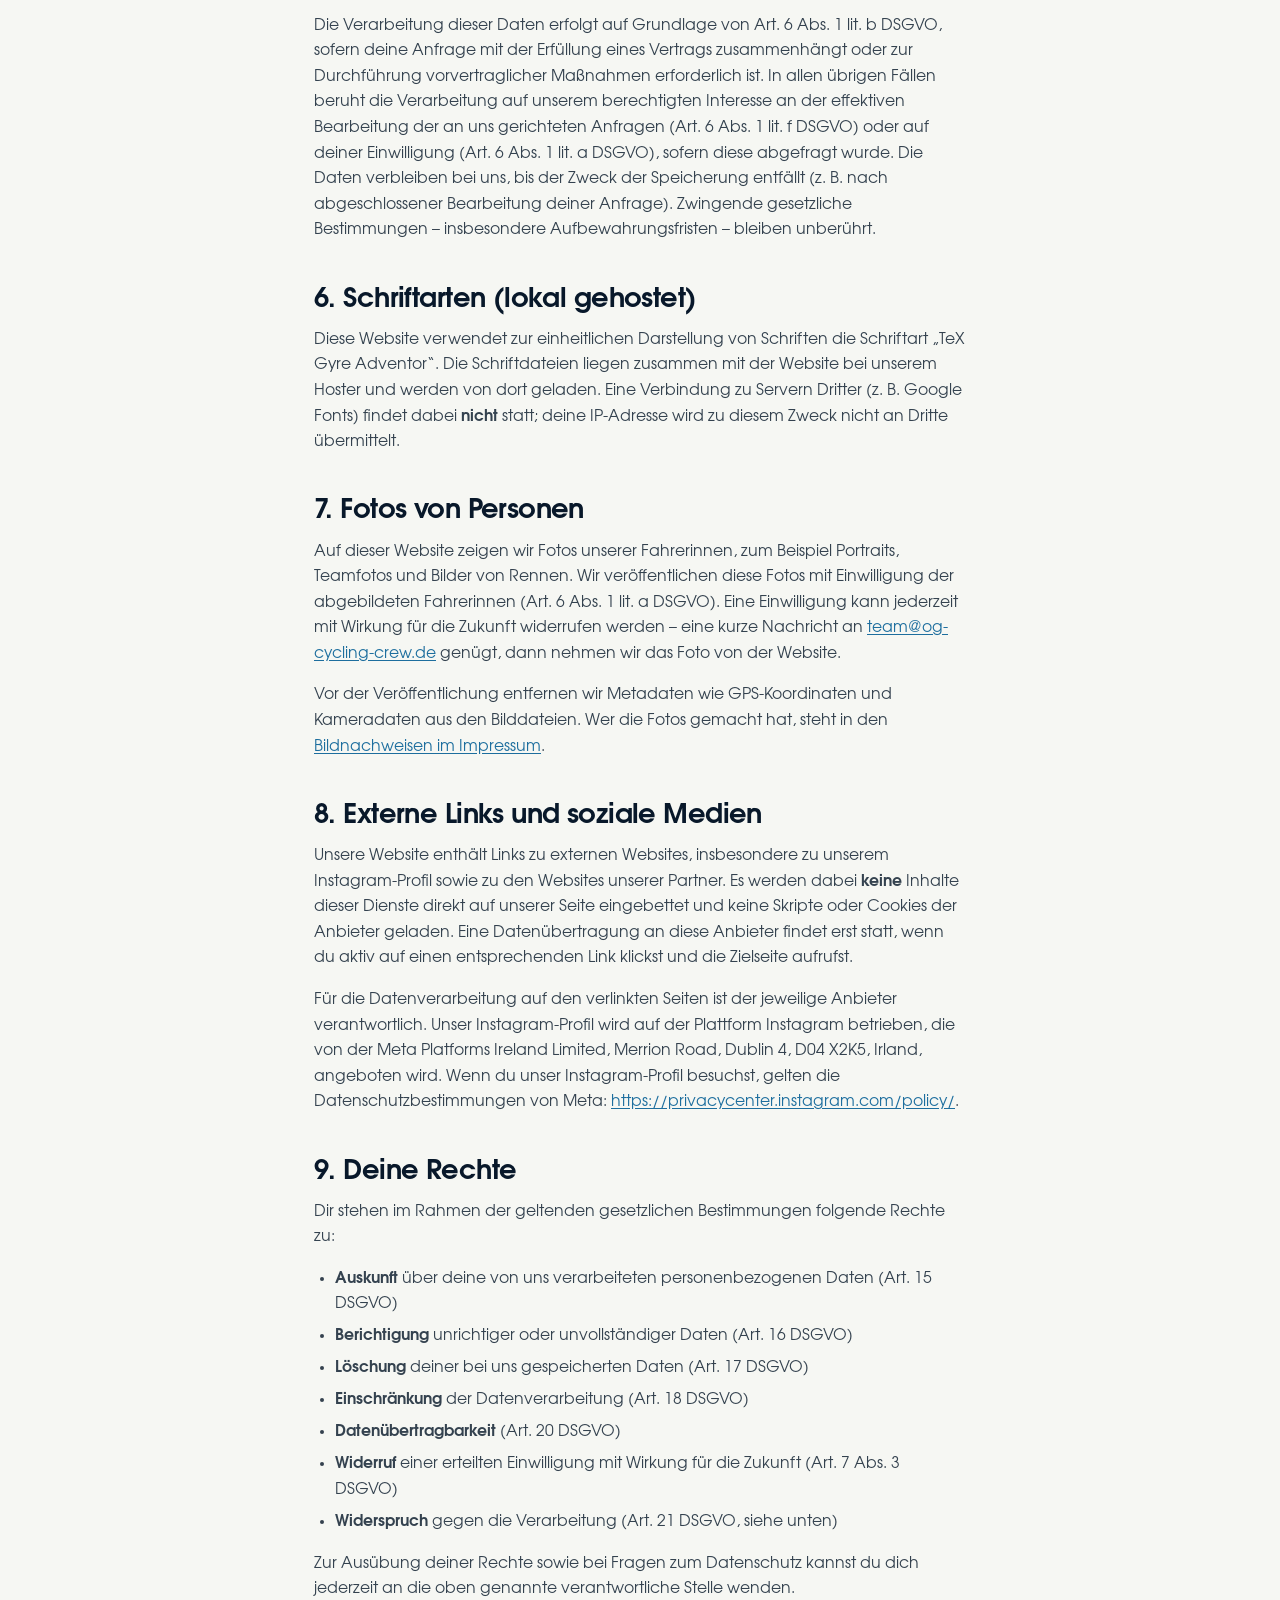
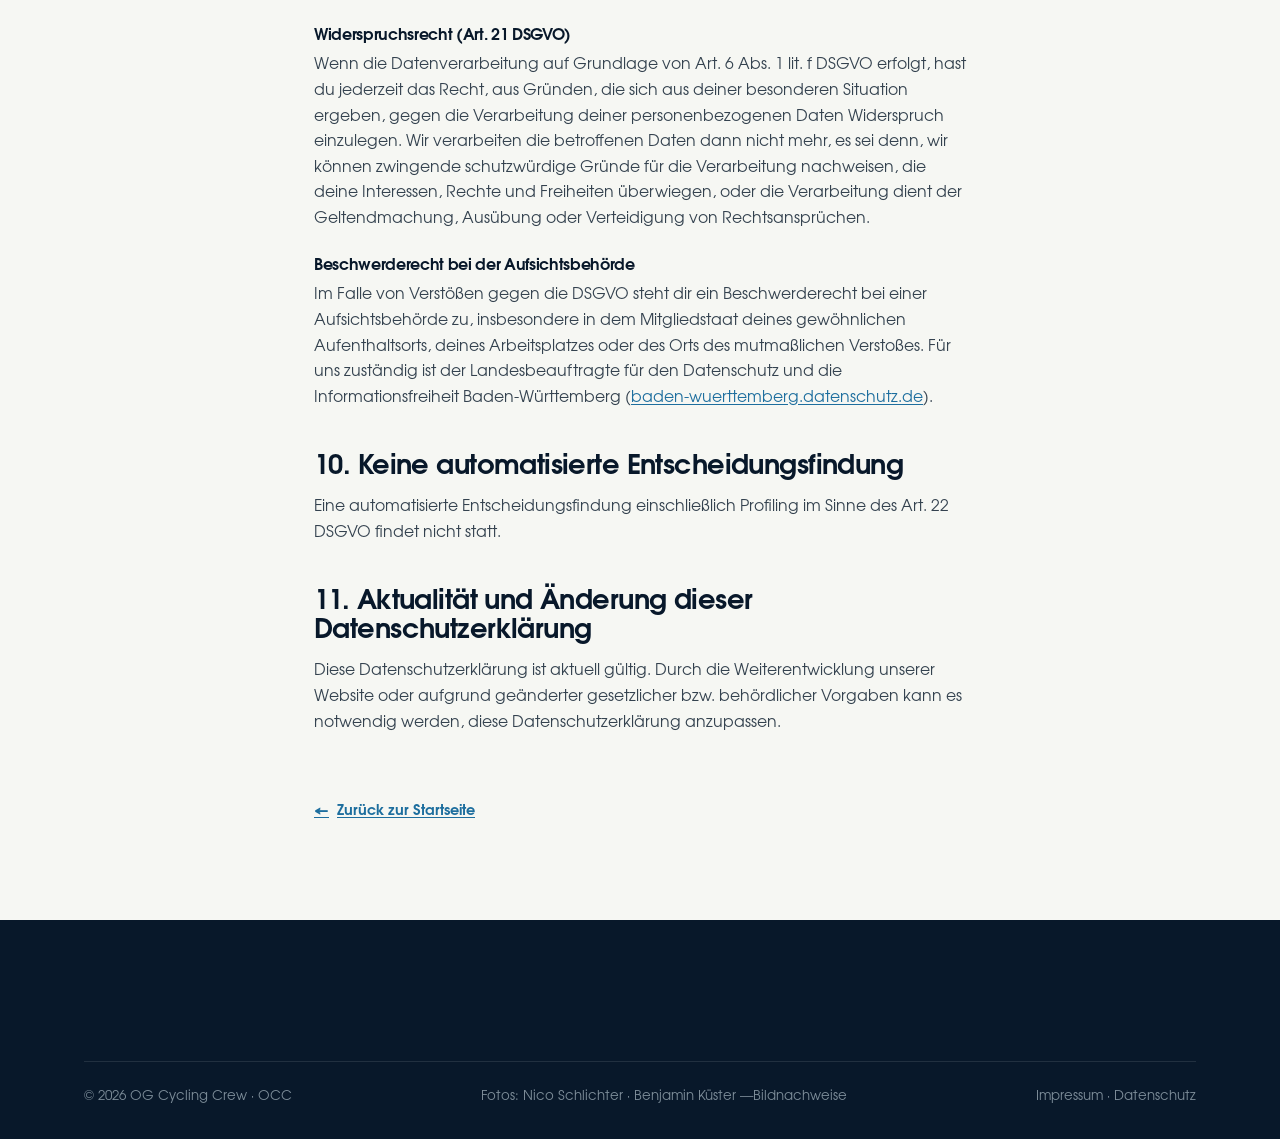
==== commit 6c0bfe25: "Datenschutz: mention Cloudflare email obfuscation Cloudflare's email address obfuscation rewrites th" ====
--- a/datenschutz.html
+++ b/datenschutz.html
@@ -109,7 +109,10 @@
         DNS-Funktion an. Der Datenverkehr zwischen deinem Browser und unserer Website wird technisch
         über das Netzwerk von Cloudflare geleitet. Dadurch kann Cloudflare u. a. deine IP-Adresse
         verarbeiten. Rechtsgrundlage ist Art. 6 Abs. 1 lit. f DSGVO (sichere und effiziente
-        Bereitstellung sowie Abwehr von Angriffen). Weitere Informationen:
+        Bereitstellung sowie Abwehr von Angriffen). Zum Schutz vor Spam verschleiert Cloudflare
+        außerdem unsere E-Mail-Adresse im Quelltext der Seite; ein kleines Skript, das über unsere
+        eigene Domain geladen wird, zeigt sie in deinem Browser wieder an. Cookies setzt Cloudflare
+        dabei nicht. Weitere Informationen:
         <a href="https://www.cloudflare.com/privacypolicy/" target="_blank" rel="noopener">https://www.cloudflare.com/privacypolicy/</a>.
       </p>
       <p>
